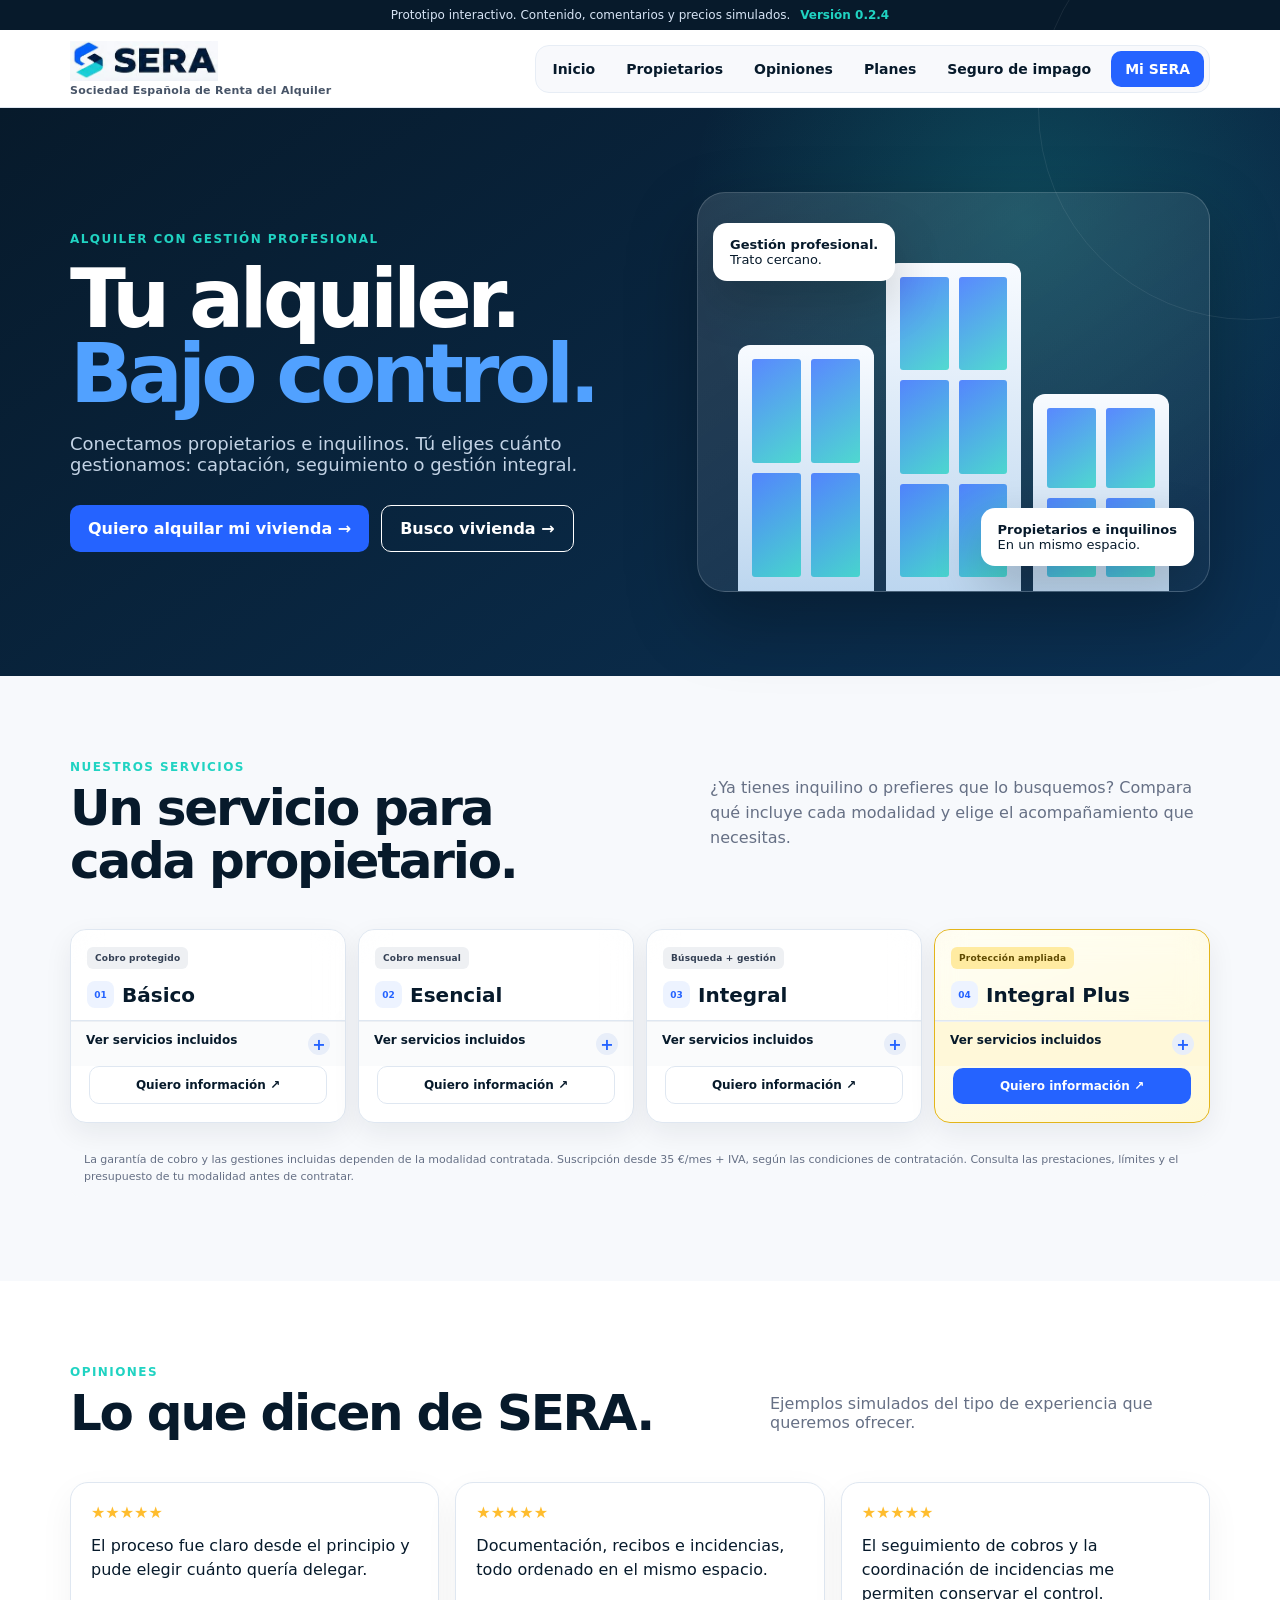
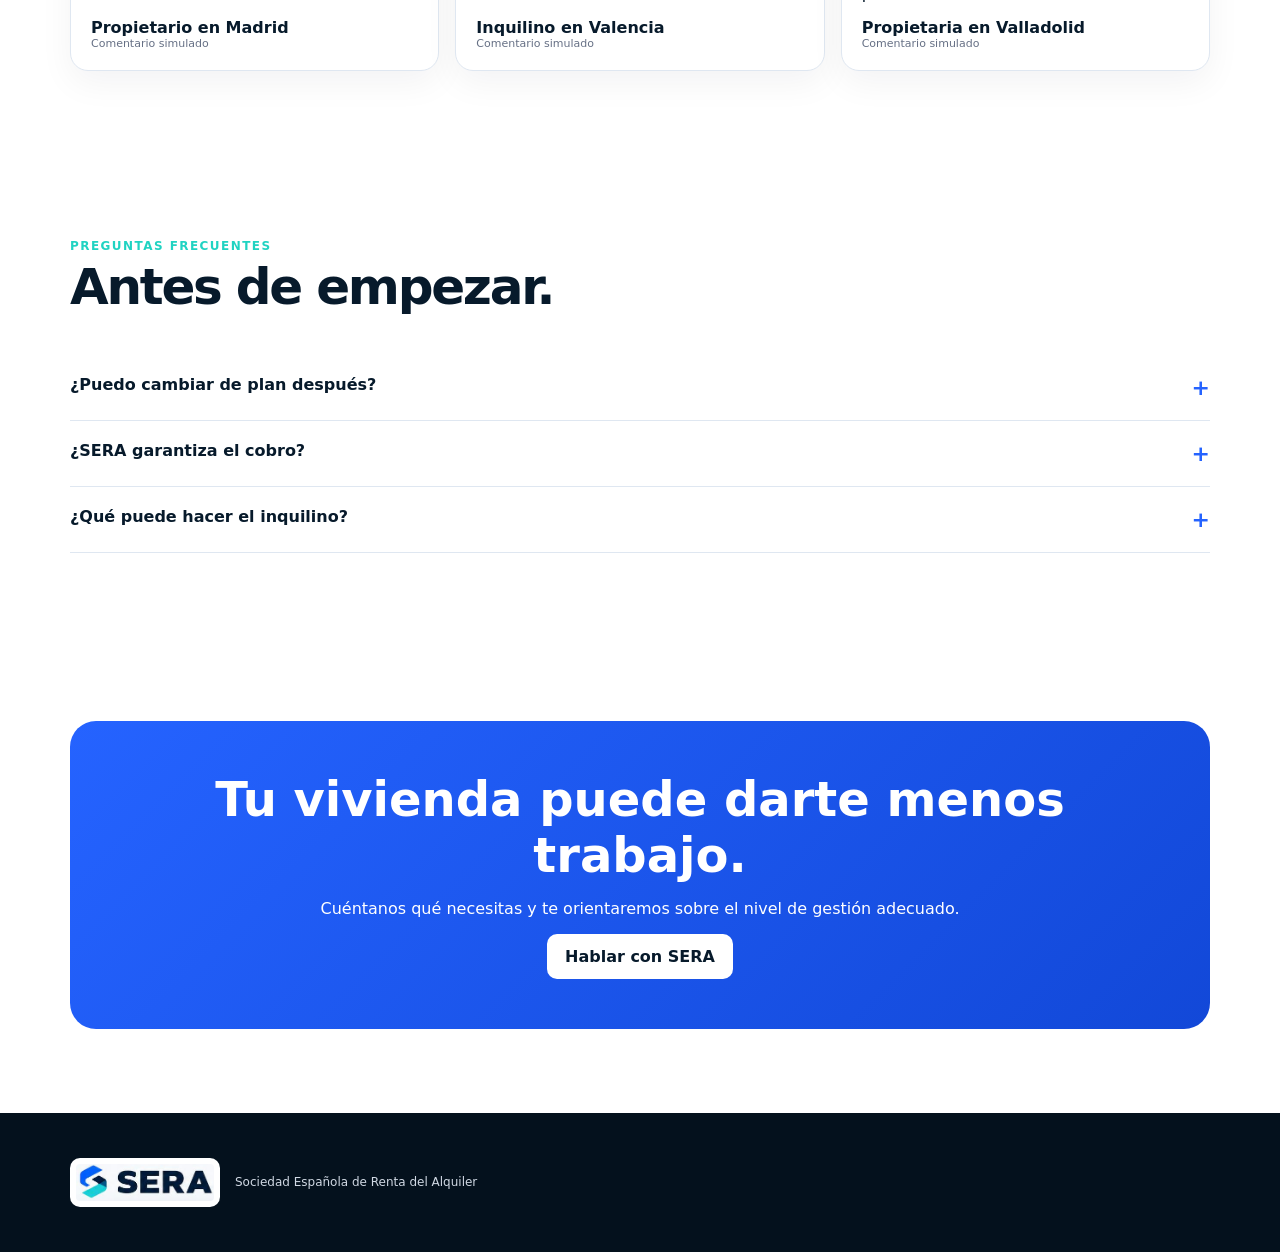
==== index.html @ f0b606b7 "fds" ====
<!DOCTYPE html>

<html lang="es"><head><meta charset="utf-8"/><meta content="width=device-width,initial-scale=1" name="viewport"/><meta content="0.2.4" name="application-version"/><title>Inicio | SERA</title><link href="styles.css" rel="stylesheet"/></head><body><div class="note">Prototipo interactivo. Contenido, comentarios y precios simulados. <span class="version">Versión 0.2.4</span></div><header><nav class="wrap"><a class="brand" href="index.html"><img alt="SERA" src="[data-uri]"/><small class="brand-name">Sociedad Española de Renta del Alquiler</small></a><div class="links"><a href="index.html">Inicio</a><a href="servicios.html">Propietarios</a><a href="opiniones.html">Opiniones</a><a href="servicios.html#planes">Planes</a><a href="seguro.html">Seguro de impago</a><a class="btn primary" href="mi-sera.html">Mi SERA</a></div><details class="mobile-nav"><summary><span class="hamb"><i></i><i></i><i></i></span>Menú</summary><div class="mobile-nav-panel"><a href="index.html">Inicio</a><a href="servicios.html">Propietarios</a><a href="opiniones.html">Opiniones</a><a href="servicios.html#planes">Planes</a><a href="seguro.html">Seguro de impago</a><a class="btn primary" href="mi-sera.html">Mi SERA</a></div></details></nav></header><main><section class="hero"><div class="wrap hero-grid"><div><div class="eyebrow">Alquiler con gestión profesional</div><h1>Tu alquiler.<span>Bajo control.</span></h1><p>Conectamos propietarios e inquilinos. Tú eliges cuánto gestionamos: captación, seguimiento o gestión integral.</p><div class="actions"><button class="btn primary open" data-type="Propietario">Quiero alquilar mi vivienda →</button><a class="btn outline" href="#viviendas">Busco vivienda →</a></div></div><div class="visual"><div class="buildings"><div class="tower"><i class="w"></i><i class="w"></i><i class="w"></i><i class="w"></i></div><div class="tower"><i class="w"></i><i class="w"></i><i class="w"></i><i class="w"></i><i class="w"></i><i class="w"></i></div><div class="tower"><i class="w"></i><i class="w"></i><i class="w"></i><i class="w"></i></div></div><div class="float f1"><b>Gestión profesional.</b><br/>Trato cercano.</div><div class="float f2"><b>Propietarios e inquilinos</b><br/>En un mismo espacio.</div></div></div></section><section class="section plans" id="planes"><div class="wrap"><div class="head plans-head"><div><div class="eyebrow">Nuestros servicios</div><h2>Un servicio para cada propietario.</h2></div><p>¿Ya tienes inquilino o prefieres que lo busquemos? Compara qué incluye cada modalidad y elige el acompañamiento que necesitas.</p></div><div class="plans-grid"><article class="plan-card"><header class="plan-header"><span class="plan-badge">Cobro protegido</span><div class="plan-heading"><span class="plan-index">01</span><h3>Básico</h3></div></header><details class="plan-details"><summary><span>Ver servicios incluidos</span><span class="plan-add">+</span></summary><div class="plan-body"><ul><li>Tú aportas el inquilino.</li><li>Garantía de hasta 12 mensualidades.</li><li>Honorarios iniciales: media mensualidad + IVA.</li><li>Sin suscripción mensual.</li></ul></div></details><button class="btn outline open" data-type="Plan Básico" type="button">Quiero información ↗</button></article><article class="plan-card"><header class="plan-header"><span class="plan-badge">Cobro mensual</span><div class="plan-heading"><span class="plan-index">02</span><h3>Esencial</h3></div></header><details class="plan-details"><summary><span>Ver servicios incluidos</span><span class="plan-add">+</span></summary><div class="plan-body"><ul><li>Tú aportas el inquilino.</li><li>Garantía de hasta 12 mensualidades.</li><li>Abono de la renta el día 5 de cada mes.</li><li>Honorarios iniciales: 0 €.</li><li>Suscripción: desde 35 €/mes + IVA.</li></ul></div></details><button class="btn outline open" data-type="Plan Esencial" type="button">Quiero información ↗</button></article><article class="plan-card"><header class="plan-header"><span class="plan-badge">Búsqueda + gestión</span><div class="plan-heading"><span class="plan-index">03</span><h3>Integral</h3></div></header><details class="plan-details"><summary><span>Ver servicios incluidos</span><span class="plan-add">+</span></summary><div class="plan-body"><ul><li>Comercialización y búsqueda de inquilino.</li><li>Garantía de hasta 12 mensualidades.</li><li>Abono de la renta el día 5 de cada mes.</li><li>Honorarios iniciales: una mensualidad + IVA.</li><li>Suscripción: desde 35 €/mes + IVA.</li></ul></div></details><button class="btn outline open" data-type="Plan Integral" type="button">Quiero información ↗</button></article><article class="plan-card plan-plus"><header class="plan-header"><span class="plan-badge">Protección ampliada</span><div class="plan-heading"><span class="plan-index">04</span><h3>Integral Plus</h3></div></header><details class="plan-details"><summary><span>Ver servicios incluidos</span><span class="plan-add">+</span></summary><div class="plan-body"><ul><li>Comercialización y búsqueda de inquilino.</li><li>Garantía sin límite de mensualidades, según contrato.</li><li>Gestión integral del alquiler.</li><li>Abono de la renta el día 5 de cada mes.</li><li>Honorarios iniciales: media mensualidad + IVA.</li><li>Suscripción: desde 35 €/mes + IVA.</li></ul></div></details><button class="btn primary open" data-type="Plan Integral Plus" type="button">Quiero información ↗</button></article></div><p class="plans-note">La garantía de cobro y las gestiones incluidas dependen de la modalidad contratada. Suscripción desde 35 €/mes + IVA, según las condiciones de contratación. Consulta las prestaciones, límites y el presupuesto de tu modalidad antes de contratar.</p></div></section><section class="section" id="opiniones"><div class="wrap"><div class="head"><div><div class="eyebrow">Opiniones</div><h2>Lo que dicen de SERA.</h2></div><p>Ejemplos simulados del tipo de experiencia que queremos ofrecer.</p></div><div class="testimonial-grid"><article class="testimonial-card"><div class="stars">★★★★★</div><blockquote>El proceso fue claro desde el principio y pude elegir cuánto quería delegar.</blockquote><footer><b>Propietario en Madrid</b><span>Comentario simulado</span></footer></article><article class="testimonial-card"><div class="stars">★★★★★</div><blockquote>Documentación, recibos e incidencias, todo ordenado en el mismo espacio.</blockquote><footer><b>Inquilino en Valencia</b><span>Comentario simulado</span></footer></article><article class="testimonial-card"><div class="stars">★★★★★</div><blockquote>El seguimiento de cobros y la coordinación de incidencias me permiten conservar el control.</blockquote><footer><b>Propietaria en Valladolid</b><span>Comentario simulado</span></footer></article></div></div></section><section class="section"><div class="wrap"><div class="head"><div><div class="eyebrow">Preguntas frecuentes</div><h2>Antes de empezar.</h2></div></div><div class="faq"><button>¿Puedo cambiar de plan después?<span>+</span></button><div class="ans">Sí. La propuesta permite adaptar el nivel de gestión conforme cambien las necesidades del propietario.</div></div><div class="faq"><button>¿SERA garantiza el cobro?<span>+</span></button><div class="ans">No directamente. La cobertura corresponde a la aseguradora y está sujeta a las condiciones de la póliza.</div></div><div class="faq"><button>¿Qué puede hacer el inquilino?<span>+</span></button><div class="ans">Consultar contratos y recibos, comunicar incidencias, aportar documentación y recibir avisos.</div></div></div></section><section class="section"><div class="wrap cta"><h2>Tu vivienda puede darte menos trabajo.</h2><p>Cuéntanos qué necesitas y te orientaremos sobre el nivel de gestión adecuado.</p><button class="btn open" data-type="Contacto" style="background:white;color:var(--n)" type="button">Hablar con SERA</button></div></section></main><footer><div class="wrap footer-brand"><img alt="SERA" src="[data-uri]"/><p>Sociedad Española de Renta del Alquiler</p></div></footer><div class="modal" id="modal"><div class="modalbox"><div aria-hidden="true" class="modal-accent"><span></span><span></span><span></span></div><button class="close" type="button">×</button><div class="eyebrow">Contacto</div><h2 id="mt">Hablar con SERA</h2><p class="muted">Este formulario funciona como demostración y no envía datos.</p><form class="form contact-form" id="form"><label>Nombre<input required=""/></label><label>Correo electrónico<input required="" type="email"/></label><label>Teléfono<input required="" type="tel"/></label><label>Tipo de gestión<select><option>Básica</option><option>Media</option><option>Integral</option></select></label><label class="full">Provincia<input/></label><button class="btn primary full">Enviar solicitud</button></form></div></div><div class="toast" id="toast">Solicitud simulada correctamente.</div><script src="app.js"></script></body></html>
---- styles.css ----
:root{--n:#071a2b;--b:#2563ff;--c:#20d3c2;--bg:#f7f9fc;--m:#667085;--l:#dfe7f1}*{box-sizing:border-box}html{scroll-behavior:smooth}body{margin:0;font-family:Inter,system-ui,sans-serif;color:var(--n)}a{text-decoration:none;color:inherit}button,input,select{font:inherit}.wrap{width:min(1140px,calc(100% - 32px));margin:auto}.note{background:var(--n);color:#d7e4f5;text-align:center;padding:8px;font-size:12px}header{height:78px;position:sticky;top:0;background:#fffffff2;backdrop-filter:blur(14px);z-index:5;border-bottom:1px solid var(--l)}nav{height:100%;display:flex;align-items:center;justify-content:space-between}.brand{display:flex;align-items:center;gap:12px}.brand img{width:150px;display:block;mix-blend-mode:multiply}.brand small{font-size:10px;line-height:1.1;max-width:145px;color:var(--m)}.links{display:flex;gap:26px;align-items:center;font-weight:700;font-size:14px}.btn{border:0;border-radius:10px;padding:13px 18px;font-weight:800;cursor:pointer}.primary{background:var(--b);color:white}.outline{background:transparent;border:1px solid currentColor}.hero{background:radial-gradient(circle at 80% 20%,#20d3c233,transparent 30%),linear-gradient(145deg,#071a2b,#0b3154);color:white;padding:84px 0}.hero-grid{display:grid;grid-template-columns:1.05fr .95fr;gap:60px;align-items:center}.eyebrow{color:var(--c);font-weight:900;font-size:12px;letter-spacing:.12em;text-transform:uppercase}.hero h1{font-size:clamp(50px,7vw,82px);letter-spacing:-.06em;line-height:.92;margin:15px 0 22px}.hero h1 span{display:block;color:#51a1ff}.hero p{color:#c3d3e5;font-size:18px;max-width:620px}.actions{display:flex;gap:12px;margin-top:30px}.visual{height:400px;border-radius:28px;border:1px solid #ffffff2b;background:linear-gradient(145deg,#ffffff1f,#ffffff08);position:relative;overflow:hidden}.buildings{position:absolute;inset:70px 40px 0;display:flex;gap:12px;align-items:end}.tower{flex:1;background:linear-gradient(#f8fbff,#bcd6ef);border-radius:12px 12px 0 0;height:75%;display:grid;grid-template-columns:1fr 1fr;gap:10px;padding:14px}.tower:nth-child(2){height:100%}.tower:nth-child(3){height:60%}.w{background:linear-gradient(145deg,#2563ff,#20d3c2);border-radius:3px;opacity:.75}.float{position:absolute;background:white;color:var(--n);padding:14px 17px;border-radius:14px;box-shadow:0 20px 50px #0003;font-size:13px}.f1{top:30px;left:15px}.f2{right:15px;bottom:25px}.section{padding:84px 0}.head{display:flex;justify-content:space-between;gap:30px;align-items:end;margin-bottom:34px}.head h2{font-size:clamp(32px,4vw,50px);letter-spacing:-.045em;line-height:1.05;margin:8px 0}.head p{max-width:440px;color:var(--m)}.plans{background:var(--bg)}.grid3{display:grid;grid-template-columns:repeat(3,1fr);gap:18px}.card{border:1px solid var(--l);border-radius:20px;padding:26px;background:white}.card.featured{border:2px solid var(--b);box-shadow:0 20px 50px #2563ff18}.card h3{font-size:24px;margin:0}.price{font-size:36px;font-weight:900;margin:15px 0}.price small{font-size:13px;color:var(--m)}ul{list-style:none;padding:0}li{border-bottom:1px solid #edf1f6;padding:9px 0;font-size:14px}li:before{content:'✓';color:var(--b);font-weight:900;margin-right:9px}.card .btn{width:100%;margin-top:12px}.insurance{background:var(--n);color:white}.insurance-box{display:grid;grid-template-columns:.8fr 1.2fr;gap:55px;align-items:center}.shield{height:300px;border:1px solid #ffffff1f;border-radius:25px;display:grid;place-items:center;background:radial-gradient(circle,#20d3c233,transparent 55%)}.shield b{font-size:90px;color:var(--c)}.insurance h2{font-size:48px;line-height:1;margin:10px 0}.insurance p{color:#bdcadd}.search{display:grid;grid-template-columns:1fr .7fr .7fr auto;gap:8px;border:1px solid var(--l);padding:12px;border-radius:16px;box-shadow:0 15px 40px #071a2b12}.search select{border:0;background:var(--bg);padding:14px;border-radius:9px}.home{height:150px;border-radius:14px;background:linear-gradient(145deg,#d5e8ff,#73a8f5);margin-bottom:16px;position:relative}.home:after{content:'⌂';position:absolute;font-size:90px;color:white;inset:18px;text-align:center}.meta{color:var(--m);font-size:13px}.faq button{width:100%;padding:20px 0;background:none;border:0;border-bottom:1px solid var(--l);display:flex;justify-content:space-between;font-weight:800;text-align:left}.ans{display:none;color:var(--m);padding:0 0 18px}.faq.open .ans{display:block}.cta{background:linear-gradient(135deg,var(--b),#1248d8);color:white;padding:50px;border-radius:26px;text-align:center}.cta h2{font-size:48px;margin:0 0 10px}footer{background:#04111d;color:#9dabb9;padding:45px 0}.footer-brand img{width:150px;background:white;border-radius:6px}.modal{display:none;position:fixed;inset:0;background:#04111dcc;z-index:10;place-items:center;padding:18px}.modal.open{display:grid}.modalbox{width:min(520px,100%);background:white;padding:28px;border-radius:22px;position:relative}.close{position:absolute;right:15px;top:12px;border:0;background:var(--bg);border-radius:50%;width:36px;height:36px}.form{display:grid;grid-template-columns:1fr 1fr;gap:12px}.form input,.form select{width:100%;padding:13px;border:1px solid var(--l);border-radius:9px}.full{grid-column:1/-1}.menu{display:none}.toast{position:fixed;right:18px;bottom:18px;background:var(--n);color:white;padding:14px 18px;border-radius:12px;display:none;z-index:20}.toast.show{display:block}@media(max-width:850px){.links{display:none}.menu{display:block}.hero-grid,.insurance-box{grid-template-columns:1fr}.grid3{grid-template-columns:1fr}.search{grid-template-columns:1fr 1fr}.search button{grid-column:1/-1}.visual{height:330px}.head{display:block}}@media(max-width:560px){.wrap{width:calc(100% - 26px)}.brand img{width:112px}.brand small{display:none}.hero{padding:58px 0}.hero h1{font-size:52px}.actions{display:grid}.visual{height:280px}.section{padding:60px 0}.search{grid-template-columns:1fr}.search button{grid-column:auto}.form{grid-template-columns:1fr}.full{grid-column:auto}.cta{padding:38px 20px}.cta h2,.insurance h2{font-size:36px}}
/* Layout and interaction polish */
:root{--shadow:0 18px 50px rgba(7,26,43,.13)}
body{overflow-x:hidden;background:#fff}.wrap{max-width:1140px}.links a{position:relative;padding:10px 0;transition:color .22s ease}.links a:after{content:"";position:absolute;left:0;right:100%;bottom:3px;height:2px;background:linear-gradient(90deg,var(--b),var(--c));transition:right .25s ease}.links a:hover{color:var(--b)}.links a:hover:after{right:0}
.btn{position:relative;isolation:isolate;overflow:hidden;transition:transform .2s ease,box-shadow .2s ease,background-color .2s ease,border-color .2s ease}.btn:before{content:"";position:absolute;inset:0;z-index:-1;background:linear-gradient(110deg,transparent 20%,rgba(255,255,255,.28) 48%,transparent 76%);transform:translateX(-130%);transition:transform .55s ease}.btn:hover{transform:translateY(-2px);box-shadow:0 12px 26px rgba(7,26,43,.18)}.btn:hover:before{transform:translateX(130%)}.btn:active{transform:translateY(0) scale(.98)}.btn:focus-visible,a:focus-visible,select:focus-visible,input:focus-visible{outline:3px solid rgba(32,211,194,.45);outline-offset:3px}.primary:hover{background:#164fdf}.outline:hover{border-color:var(--b);color:var(--b);background:#edf4ff}.hero .outline:hover,.insurance .outline:hover{color:#fff;border-color:var(--c);background:rgba(32,211,194,.1)}
.hero{position:relative}.hero:after{content:"";position:absolute;width:420px;height:420px;border:1px solid rgba(255,255,255,.08);border-radius:50%;right:-180px;top:-210px}.hero-grid>*{min-width:0}.visual{box-shadow:0 28px 70px rgba(0,0,0,.28);animation:visualIn .7s ease both}.tower{animation:rise .8s cubic-bezier(.2,.8,.2,1) both}.tower:nth-child(2){animation-delay:.12s}.tower:nth-child(3){animation-delay:.22s}.w{animation:glow 3s ease-in-out infinite alternate}.float{animation:float 4s ease-in-out infinite}.f2{animation-delay:-2s}
.grid3{align-items:stretch}.card{min-width:0;display:flex;flex-direction:column;transition:transform .22s ease,box-shadow .22s ease,border-color .22s ease}.card:hover{transform:translateY(-6px);box-shadow:var(--shadow);border-color:#b8cced}.card ul{flex:1}.card .btn{margin-top:auto}.price{line-height:1.05}.home{overflow:hidden;transition:transform .3s ease}.property:hover .home{transform:scale(1.025)}.property{overflow:hidden}.property .btn{width:100%}
.search>*{min-width:0;width:100%}.search select{appearance:none;background-image:linear-gradient(45deg,transparent 50%,var(--m) 50%),linear-gradient(135deg,var(--m) 50%,transparent 50%);background-position:calc(100% - 17px) 20px,calc(100% - 12px) 20px;background-size:5px 5px;background-repeat:no-repeat;padding-right:34px}.faq button{cursor:pointer;color:var(--n);font-size:16px}.faq button span{transition:transform .2s ease;color:var(--b);font-size:22px}.faq.open button span{transform:rotate(45deg)}.ans{animation:answerIn .22s ease}.modal{backdrop-filter:blur(7px)}.modal.open .modalbox{animation:modalIn .25s ease}.close{cursor:pointer;transition:transform .2s ease,background .2s}.close:hover{transform:rotate(90deg);background:#e7eef8}
.menu-panel{display:none;position:absolute;top:78px;left:0;right:0;background:#fff;border-bottom:1px solid var(--l);box-shadow:var(--shadow);padding:12px 16px 20px}.menu-panel.open{display:grid;gap:6px}.menu-panel a{padding:12px;border-radius:10px;font-weight:750}.menu-panel a:hover{background:var(--bg);color:var(--b)}
@keyframes visualIn{from{opacity:0;transform:translateY(18px)}to{opacity:1;transform:none}}@keyframes rise{from{transform:translateY(100%);opacity:.2}to{transform:none;opacity:1}}@keyframes glow{to{filter:brightness(1.18);box-shadow:0 0 14px rgba(32,211,194,.4)}}@keyframes float{50%{transform:translateY(-7px)}}@keyframes modalIn{from{opacity:0;transform:translateY(16px) scale(.98)}to{opacity:1;transform:none}}@keyframes answerIn{from{opacity:0;transform:translateY(-5px)}to{opacity:1;transform:none}}
@media(max-width:850px){header{height:72px}.brand{max-width:70%}.brand img{width:135px}.brand small{max-width:125px}.menu{display:inline-flex}.menu-panel{top:72px}.hero-grid{gap:36px}.hero{padding-top:62px}.visual{width:100%;max-width:620px;margin:auto}.insurance-box{gap:35px}.grid3{gap:15px}.card{padding:22px}.head{align-items:flex-start}.search{grid-template-columns:minmax(0,1fr) minmax(0,1fr)}}
@media(max-width:560px){.note{font-size:11px;line-height:1.25}.brand{max-width:none}.brand img{width:124px}.hero h1{font-size:clamp(45px,14vw,58px)}.hero p{font-size:16px}.actions .btn{width:100%;text-align:center}.visual{height:300px}.buildings{inset:68px 23px 0}.float{font-size:11px;padding:11px 13px;max-width:170px}.f1{top:18px}.section{padding:58px 0}.head h2{font-size:36px}.grid3{grid-template-columns:minmax(0,1fr)}.card{padding:21px}.search{grid-template-columns:minmax(0,1fr)}.insurance-box{grid-template-columns:minmax(0,1fr)}.shield{height:230px}.insurance h2{font-size:36px}.cta h2{font-size:34px}.modalbox{max-height:90vh;overflow:auto}.form{grid-template-columns:minmax(0,1fr)}}
@media(prefers-reduced-motion:reduce){*,*:before,*:after{scroll-behavior:auto!important;animation:none!important;transition:none!important}}

/* Restored animated service and content cards */
.card{position:relative;isolation:isolate;overflow:hidden;transform:translateZ(0);will-change:transform}
.card:before{content:"";position:absolute;inset:0;z-index:-1;background:radial-gradient(circle at var(--mx,50%) var(--my,0%),rgba(37,99,255,.14),transparent 42%);opacity:0;transition:opacity .25s ease}
.card:after{content:"";position:absolute;left:18px;right:18px;top:0;height:3px;border-radius:0 0 6px 6px;background:linear-gradient(90deg,var(--b),var(--c));transform:scaleX(0);transform-origin:center;transition:transform .28s ease}
.card:hover,.card.card-active{transform:translateY(-9px) scale(1.012);box-shadow:0 24px 58px rgba(7,26,43,.17);border-color:rgba(37,99,255,.45)}
.card:hover:before,.card.card-active:before{opacity:1}.card:hover:after,.card.card-active:after{transform:scaleX(1)}
.card.featured:hover,.card.featured.card-active{box-shadow:0 26px 64px rgba(37,99,255,.23)}
.card h3,.card .price,.card li,.card .home{transition:transform .25s ease,color .25s ease}
.card:hover h3,.card.card-active h3{color:var(--b);transform:translateX(3px)}
.card:hover .price,.card.card-active .price{transform:translateY(-2px)}
.card:hover li,.card.card-active li{transform:translateX(3px)}
.property:hover .home,.property.card-active .home{transform:scale(1.045)}
.audience-card,.search,.shield,.cta{transition:transform .25s ease,box-shadow .25s ease}
.search:hover{transform:translateY(-3px);box-shadow:0 20px 50px rgba(7,26,43,.14)}
.shield:hover{transform:translateY(-5px) rotate(-.4deg);box-shadow:0 24px 60px rgba(32,211,194,.13)}
.cta:hover{transform:translateY(-4px);box-shadow:0 26px 65px rgba(37,99,255,.25)}
@media(hover:none){.card:hover{transform:none}.card.card-active{transform:translateY(-5px) scale(1.006)}}

/* SERA v0.2.0 | shared architecture */
:root{--shadow:0 18px 50px rgba(7,26,43,.13)}html,body{width:100%;max-width:100%;overflow-x:hidden}.version{color:var(--c);font-weight:900;margin-left:6px}.mobile-nav{display:none;position:relative}.mobile-nav summary{list-style:none;display:flex;gap:8px;align-items:center;border:1px solid var(--n);border-radius:10px;padding:9px 11px;font-weight:800;cursor:pointer}.mobile-nav summary::-webkit-details-marker{display:none}.hamb{display:grid;gap:3px;width:17px}.hamb i{height:2px;background:currentColor;border-radius:2px}.mobile-nav-panel{position:absolute;right:0;top:45px;width:min(290px,calc(100vw - 24px));display:grid;gap:4px;padding:10px;background:#fff;border:1px solid var(--l);border-radius:14px;box-shadow:var(--shadow);z-index:20}.mobile-nav-panel a{padding:10px;border-radius:9px;font-weight:750}.page-intro{padding:64px 0 24px;background:linear-gradient(180deg,#f5f8fc,#fff)}.page-intro h1{font-size:clamp(40px,6vw,66px);letter-spacing:-.05em;margin:10px 0}.plan-card{overflow:hidden;border:1px solid var(--l);border-radius:18px;background:#fff;box-shadow:0 12px 34px #071a2b0d}.plan-card.featured{border:2px solid var(--b)}.plan-header{position:static;height:auto;background:linear-gradient(145deg,#071a2b,#0b3154);color:#fff;padding:18px;display:flex;justify-content:space-between;gap:12px}.plan-card.featured .plan-header{background:linear-gradient(145deg,#164fdc,#2563ff)}.plan-header h3{margin:0;font-size:21px}.plan-header .price{margin:0;color:#fff;font-size:29px}.plan-details summary{list-style:none;display:flex;justify-content:space-between;margin:11px 12px;padding:10px;border:1px solid var(--l);border-radius:10px;background:var(--bg);font-weight:850;cursor:pointer}.plan-details summary::-webkit-details-marker{display:none}.plan-body{padding:0 15px 4px}.plan-card>.btn{width:calc(100% - 24px);margin:0 12px 12px}.testimonial-grid{display:grid;grid-template-columns:repeat(3,minmax(0,1fr));gap:16px}.testimonial-card{display:flex;flex-direction:column;padding:20px;border:1px solid var(--l);border-radius:18px;background:#fff;box-shadow:0 12px 34px #071a2b0d}.stars{color:#ffbd2e}.testimonial-card blockquote{flex:1;margin:12px 0;font-size:16px;line-height:1.5}.testimonial-card footer{padding:0;background:transparent;color:var(--n);display:grid}.testimonial-card footer span{font-size:11px;color:var(--m)}.login-card{max-width:520px;display:grid;gap:14px;border:1px solid var(--l);padding:24px;border-radius:20px}.login-card label{display:grid;gap:7px}.login-card input{width:100%;padding:13px;border:1px solid var(--l);border-radius:9px}.shield b{font-size:58px!important;line-height:1!important}
@media(max-width:850px){.links{display:none}.mobile-nav{display:block}.grid3,.testimonial-grid{grid-template-columns:1fr}}
@media(max-width:560px){.wrap{width:100%!important;padding-left:12px!important;padding-right:12px!important}.note{font-size:9px;padding:5px}.brand img{width:106px}.mobile-nav summary{padding:7px 9px;font-size:12px}.hero{padding:36px 0}.hero h1{font-size:39px}.visual{height:210px}.section{padding:34px 0}.head h2{font-size:28px}.grid3{gap:9px}.plan-header{padding:12px}.plan-header h3{font-size:17px}.plan-header .price{font-size:22px}.plan-details summary{margin:8px 9px;padding:7px 9px;font-size:11px}.plan-body{padding:0 11px}.plan-body li{padding:5px 0;font-size:11px}.plan-card>.btn{width:calc(100% - 18px);margin:0 9px 9px;padding:9px}.testimonial-grid{gap:8px}.testimonial-card{padding:12px;border-radius:14px}.testimonial-card blockquote{font-size:12px}.shield{height:170px}.shield b{font-size:38px!important}.form{grid-template-columns:1fr}.modalbox{width:calc(100vw - 16px);max-height:calc(100dvh - 16px);overflow:auto}}

/* SERA v0.2.1 | identidad visible, menú abierto con transición y contacto moderno */
.brand{flex-shrink:0}.brand img{display:block!important;width:148px!important;height:auto!important;max-width:none!important;object-fit:contain!important}.brand-name{display:block!important;max-width:175px!important;color:#667085!important;font-size:10px!important;line-height:1.15!important;font-weight:750!important;letter-spacing:.015em!important}
.mobile-nav summary{position:relative;overflow:hidden;background:linear-gradient(145deg,#ffffff,#f6f9fd);box-shadow:0 8px 24px rgba(7,26,43,.08);transition:transform .22s ease,box-shadow .22s ease,border-color .22s ease}.mobile-nav summary::after{content:'';position:absolute;inset:0;background:linear-gradient(115deg,transparent 25%,rgba(37,99,255,.12),transparent 75%);transform:translateX(-120%);transition:transform .45s ease}.mobile-nav[open] summary{border-color:var(--b);box-shadow:0 10px 30px rgba(37,99,255,.18)}.mobile-nav[open] summary::after{transform:translateX(120%)}.hamb i{transition:transform .24s ease,opacity .18s ease}.mobile-nav[open] .hamb i:nth-child(1){transform:translateY(5px) rotate(45deg)}.mobile-nav[open] .hamb i:nth-child(2){opacity:0}.mobile-nav[open] .hamb i:nth-child(3){transform:translateY(-5px) rotate(-45deg)}.mobile-nav-panel{display:grid!important;opacity:0;visibility:hidden;pointer-events:none;transform:translateY(-10px) scale(.98);transform-origin:top right;transition:opacity .22s ease,transform .25s cubic-bezier(.2,.8,.2,1),visibility .22s ease}.mobile-nav[open] .mobile-nav-panel{opacity:1;visibility:visible;pointer-events:auto;transform:translateY(0) scale(1)}.mobile-nav-panel a{position:relative;transition:background .18s ease,color .18s ease,transform .18s ease}.mobile-nav-panel a:hover,.mobile-nav-panel a:focus{background:#eef4ff;color:var(--b);transform:translateX(3px)}
.modal{display:flex!important;opacity:0;visibility:hidden;pointer-events:none;align-items:center;justify-content:center;transition:opacity .24s ease,visibility .24s ease;backdrop-filter:blur(0)}.modal.open{opacity:1;visibility:visible;pointer-events:auto;backdrop-filter:blur(7px)}.modalbox{overflow:hidden;opacity:0;transform:translateY(22px) scale(.965);transition:opacity .26s ease,transform .32s cubic-bezier(.2,.8,.2,1);box-shadow:0 30px 90px rgba(0,0,0,.28);border:1px solid rgba(255,255,255,.7)}.modal.open .modalbox{opacity:1;transform:translateY(0) scale(1)}.modal-accent{height:5px;display:grid;grid-template-columns:1.4fr 1fr .65fr;margin:-28px -28px 24px}.modal-accent span:nth-child(1){background:var(--b)}.modal-accent span:nth-child(2){background:var(--c)}.modal-accent span:nth-child(3){background:#6ea8ff}.close{display:grid;place-items:center;transition:transform .18s ease,background .18s ease}.close:hover{transform:rotate(90deg);background:#eaf1fc}.contact-form label{color:#344054}.contact-form input,.contact-form select{transition:border-color .18s ease,box-shadow .18s ease,background .18s ease}.contact-form input:focus,.contact-form select:focus{outline:0;border-color:var(--b);box-shadow:0 0 0 4px rgba(37,99,255,.12);background:#fff}.contact-form .btn{min-height:46px;box-shadow:0 12px 28px rgba(37,99,255,.22)}
@media(max-width:850px){.brand-name{max-width:155px!important}.mobile-nav-panel{z-index:30}}
@media(max-width:560px){.brand{gap:7px!important}.brand img{width:96px!important}.brand-name{display:block!important;max-width:132px!important;font-size:8px!important;line-height:1.08!important}.modal{align-items:flex-end;padding:8px}.modalbox{width:100%!important;max-width:100%!important;border-radius:22px 22px 14px 14px;padding:23px 16px 16px}.modal-accent{margin:-23px -16px 20px}.contact-form{gap:10px}.contact-form .btn{min-height:42px}}
@media(prefers-reduced-motion:reduce){.mobile-nav summary,.mobile-nav-panel,.hamb i,.modal,.modalbox,.close{transition:none!important}}

/* SERA v0.2.2 | modalidades de servicio */
.plans-head{align-items:start}.plans-head>div{max-width:470px}.plans-head>p{max-width:500px;font-size:16px;line-height:1.55}.plans-grid{display:grid;grid-template-columns:repeat(4,minmax(0,1fr));gap:14px;align-items:stretch}.plan-card{display:flex;flex-direction:column;min-width:0;overflow:hidden;border:1px solid var(--l);border-radius:18px;background:#fff;box-shadow:0 12px 34px rgba(7,26,43,.07)}.plan-card.plan-plus{border-color:#e3b51a;background:linear-gradient(160deg,#fffdf0,#fff8c9)}.plan-header{display:block;background:transparent;color:var(--n);padding:20px 20px 12px}.plan-plus .plan-header{background:transparent}.plan-badge{display:inline-flex;margin-bottom:14px;padding:6px 8px;border-radius:6px;background:#eef0f3;color:#344054;font-size:9px;font-weight:900;letter-spacing:.02em}.plan-plus .plan-badge{background:#ffeba1;color:#5f4a00}.plan-heading{display:flex;align-items:center;gap:9px}.plan-index{display:grid;place-items:center;width:27px;height:27px;border-radius:8px;background:#edf3ff;color:var(--b);font-size:9px;font-weight:900}.plan-header h3{margin:0;color:var(--n);font-size:22px}.plan-header p{min-height:69px;margin:14px 0 0;color:#596579;font-size:14px;line-height:1.55}.plan-details{border-top:1px solid #edf0f4}.plan-details summary{margin:0;padding:13px 18px;border:0;border-radius:0;background:#fafbfc;font-size:12px}.plan-plus .plan-details summary{background:#fff8d9}.plan-add{display:grid;place-items:center;width:22px;height:22px;border-radius:50%;background:#e8eef9;color:var(--b);font-size:16px;transition:transform .2s}.plan-details[open] .plan-add{transform:rotate(45deg)}.plan-body{padding:4px 18px 8px}.plan-body ul{margin:0}.plan-body li{padding:7px 0;font-size:12px;line-height:1.4}.plan-card>.btn{width:calc(100% - 36px);margin:auto 18px 18px;padding:11px 10px;font-size:12px}.plan-card>.btn.outline{border-color:var(--l);background:#fff;color:var(--n)}.plans-note{margin:17px 0 0;color:#667085;font-size:11px;line-height:1.5}
@media(max-width:1000px){.plans-grid{grid-template-columns:repeat(2,minmax(0,1fr))}.plan-header p{min-height:auto}}
@media(max-width:560px){.plans-head>p{font-size:12px}.plans-grid{grid-template-columns:minmax(0,1fr);gap:9px}.plan-card{border-radius:14px}.plan-header{padding:12px 13px 9px}.plan-badge{margin-bottom:9px;padding:4px 6px;font-size:8px}.plan-index{width:24px;height:24px}.plan-header h3{font-size:17px}.plan-header p{margin-top:8px;font-size:12px;line-height:1.4}.plan-details summary{padding:9px 12px;font-size:10px}.plan-body{padding:2px 13px 5px}.plan-body li{padding:5px 0;font-size:10px}.plan-card>.btn{width:calc(100% - 26px);margin:0 13px 12px;padding:8px;font-size:10px}.plans-note{font-size:9px;margin-top:10px}}

/* SERA v0.2.3 | marca autocontenida y denominación siempre visible */
.brand{display:flex!important;align-items:center!important;gap:12px!important;min-width:0!important;overflow:visible!important}.brand img{display:block!important;visibility:visible!important;opacity:1!important;width:148px!important;height:auto!important;max-width:42vw!important;flex:0 0 auto!important}.brand-name{display:block!important;visibility:visible!important;opacity:1!important;width:auto!important;max-width:190px!important;color:#667085!important;font-size:10px!important;line-height:1.16!important;font-weight:800!important;white-space:normal!important;flex:0 1 auto!important}
@media(max-width:560px){header nav.wrap{display:flex!important;align-items:center!important}.brand{gap:7px!important;max-width:calc(100% - 78px)!important}.brand img{width:92px!important;max-width:32vw!important}.brand-name{display:block!important;max-width:126px!important;font-size:7.5px!important;line-height:1.08!important}.mobile-nav{margin-left:auto!important;flex:0 0 auto!important}}
@media(max-width:360px){.brand img{width:82px!important}.brand-name{max-width:105px!important;font-size:7px!important}}

/* SERA v0.2.4 | sistema visual multipágina */
.brand{display:grid!important;grid-template-columns:auto!important;gap:4px!important;align-content:center!important;justify-items:start!important}.brand img{width:148px!important;max-width:42vw!important}.brand-name{max-width:none!important;font-size:11px!important;line-height:1!important;letter-spacing:.025em!important;color:#475467!important;white-space:nowrap!important}.links{gap:9px!important;padding:5px!important;border:1px solid #e7edf5!important;border-radius:14px!important;background:rgba(247,249,252,.88)!important}.links a:not(.btn){padding:9px 11px!important;border-radius:9px!important;transition:.2s!important}.links a:not(.btn):hover{background:#fff!important;color:var(--b)!important;box-shadow:0 6px 17px rgba(7,26,43,.08)!important}.links .btn{padding:10px 14px!important}
.mobile-nav-panel{padding:9px!important;border-radius:18px!important;background:rgba(255,255,255,.96)!important;backdrop-filter:blur(18px)!important}.mobile-nav-panel a{display:flex!important;align-items:center!important;min-height:42px!important;padding:10px 12px!important;border-bottom:1px solid #edf1f6!important}.mobile-nav-panel a:last-child{border-bottom:0!important;margin-top:5px!important;justify-content:center!important}.mobile-nav-panel a[href="index.html"]::before{content:'⌂';margin-right:9px;color:var(--b);font-size:17px}
.footer-brand{display:grid!important;grid-template-columns:auto 1fr!important;align-items:center!important;gap:15px!important}.footer-brand img{display:block!important;width:150px!important;height:auto!important;max-width:45vw!important;visibility:visible!important;opacity:1!important;background:#fff!important;padding:6px!important;border-radius:10px!important}.footer-brand p{margin:0!important;color:#d1d9e4!important;font-size:12px!important}
.section-title{display:flex;justify-content:space-between;gap:28px;align-items:end;margin-bottom:25px}.section-title h2{font-size:clamp(30px,4vw,48px);letter-spacing:-.045em;line-height:1.05;margin:7px 0}.section-title>p{max-width:455px;color:var(--m);line-height:1.55}.subhero{position:relative;overflow:hidden;padding:72px 0;background:linear-gradient(145deg,#071a2b,#0c3152);color:#fff}.subhero::after{content:'';position:absolute;width:420px;height:420px;right:-160px;top:-180px;border:1px solid rgba(32,211,194,.35);border-radius:50%;box-shadow:0 0 0 55px rgba(37,99,255,.07),0 0 0 110px rgba(32,211,194,.04)}.subhero-grid{position:relative;z-index:1;display:grid;grid-template-columns:1.1fr .9fr;gap:55px;align-items:center}.subhero h1{font-size:clamp(42px,6vw,70px);line-height:.98;letter-spacing:-.055em;margin:13px 0 20px}.subhero p{max-width:650px;color:#c2d0df;font-size:17px;line-height:1.6}.subhero-actions{display:flex;gap:10px;margin-top:25px}.subhero-actions .outline{color:#fff;border-color:#ffffff66}.subhero-stat{display:grid;justify-items:center;padding:34px;border:1px solid #ffffff2b;border-radius:24px;background:linear-gradient(145deg,#ffffff18,#ffffff08);backdrop-filter:blur(12px)}.subhero-stat strong{font-size:68px;line-height:1}.subhero-stat span{color:#ffca42;letter-spacing:.14em;margin:8px}.subhero-stat small{color:#c2d0df}.owner-steps{display:grid;gap:10px}.owner-steps>div{display:grid;grid-template-columns:42px 1fr;column-gap:12px;padding:16px;border:1px solid #ffffff24;border-radius:16px;background:#ffffff0d}.owner-steps span{grid-row:1/3;display:grid;place-items:center;width:42px;height:42px;border-radius:12px;background:linear-gradient(145deg,var(--b),var(--c));font-size:11px;font-weight:900}.owner-steps b{font-size:15px}.owner-steps small{color:#bcd0e0;margin-top:3px}
.plans-grid{gap:12px!important}.plan-card{border-radius:16px!important;box-shadow:0 10px 28px rgba(7,26,43,.07)!important;transition:transform .22s ease,box-shadow .22s ease!important}.plan-card:hover{transform:translateY(-4px)!important;box-shadow:0 20px 45px rgba(7,26,43,.12)!important}.plan-header{padding:16px 16px 12px!important}.plan-badge{margin-bottom:12px!important}.plan-heading{gap:8px!important}.plan-header h3{font-size:20px!important}.plan-details summary{padding:11px 15px!important}.plan-card>.btn{font-weight:850!important}.plan-plus{background:linear-gradient(160deg,#fffef5,#fff9d8)!important}.plans-note{padding:12px 14px;border-radius:11px;background:#f7f9fc}
.compact-title{margin-bottom:18px!important}.opinions-hero+.section{background:linear-gradient(180deg,#f5f8fc,#fff)}
@media(max-width:1000px){.brand-name{font-size:9px!important}.links{gap:3px!important}.links a:not(.btn){padding:8px!important;font-size:12px!important}.subhero-grid{gap:30px}}
@media(max-width:850px){.brand img{width:124px!important}.brand-name{font-size:9px!important}.subhero-grid{grid-template-columns:1fr}.subhero-stat{max-width:420px}.owner-steps{max-width:620px}}
@media(max-width:560px){.brand{gap:3px!important;max-width:calc(100% - 75px)!important}.brand img{width:94px!important;max-width:none!important}.brand-name{font-size:8px!important;white-space:nowrap!important}.mobile-nav-panel{width:min(304px,calc(100vw - 20px))!important}.footer-brand{grid-template-columns:1fr!important;justify-items:center!important;text-align:center!important}.footer-brand img{width:120px!important}.footer-brand p{font-size:10px!important}.subhero{padding:42px 0}.subhero h1{font-size:39px}.subhero p{font-size:13px}.subhero-actions{display:grid}.subhero-stat{padding:22px}.subhero-stat strong{font-size:50px}.owner-steps>div{padding:12px}.section-title{display:block;margin-bottom:15px}.section-title h2{font-size:28px}.section-title>p{font-size:12px}.plans-grid{gap:8px!important}.plan-header{padding:11px 12px 8px!important}.plan-badge{margin-bottom:8px!important}.plan-header h3{font-size:17px!important}.plan-details summary{padding:8px 11px!important}.plans-note{padding:9px;font-size:9px!important}}
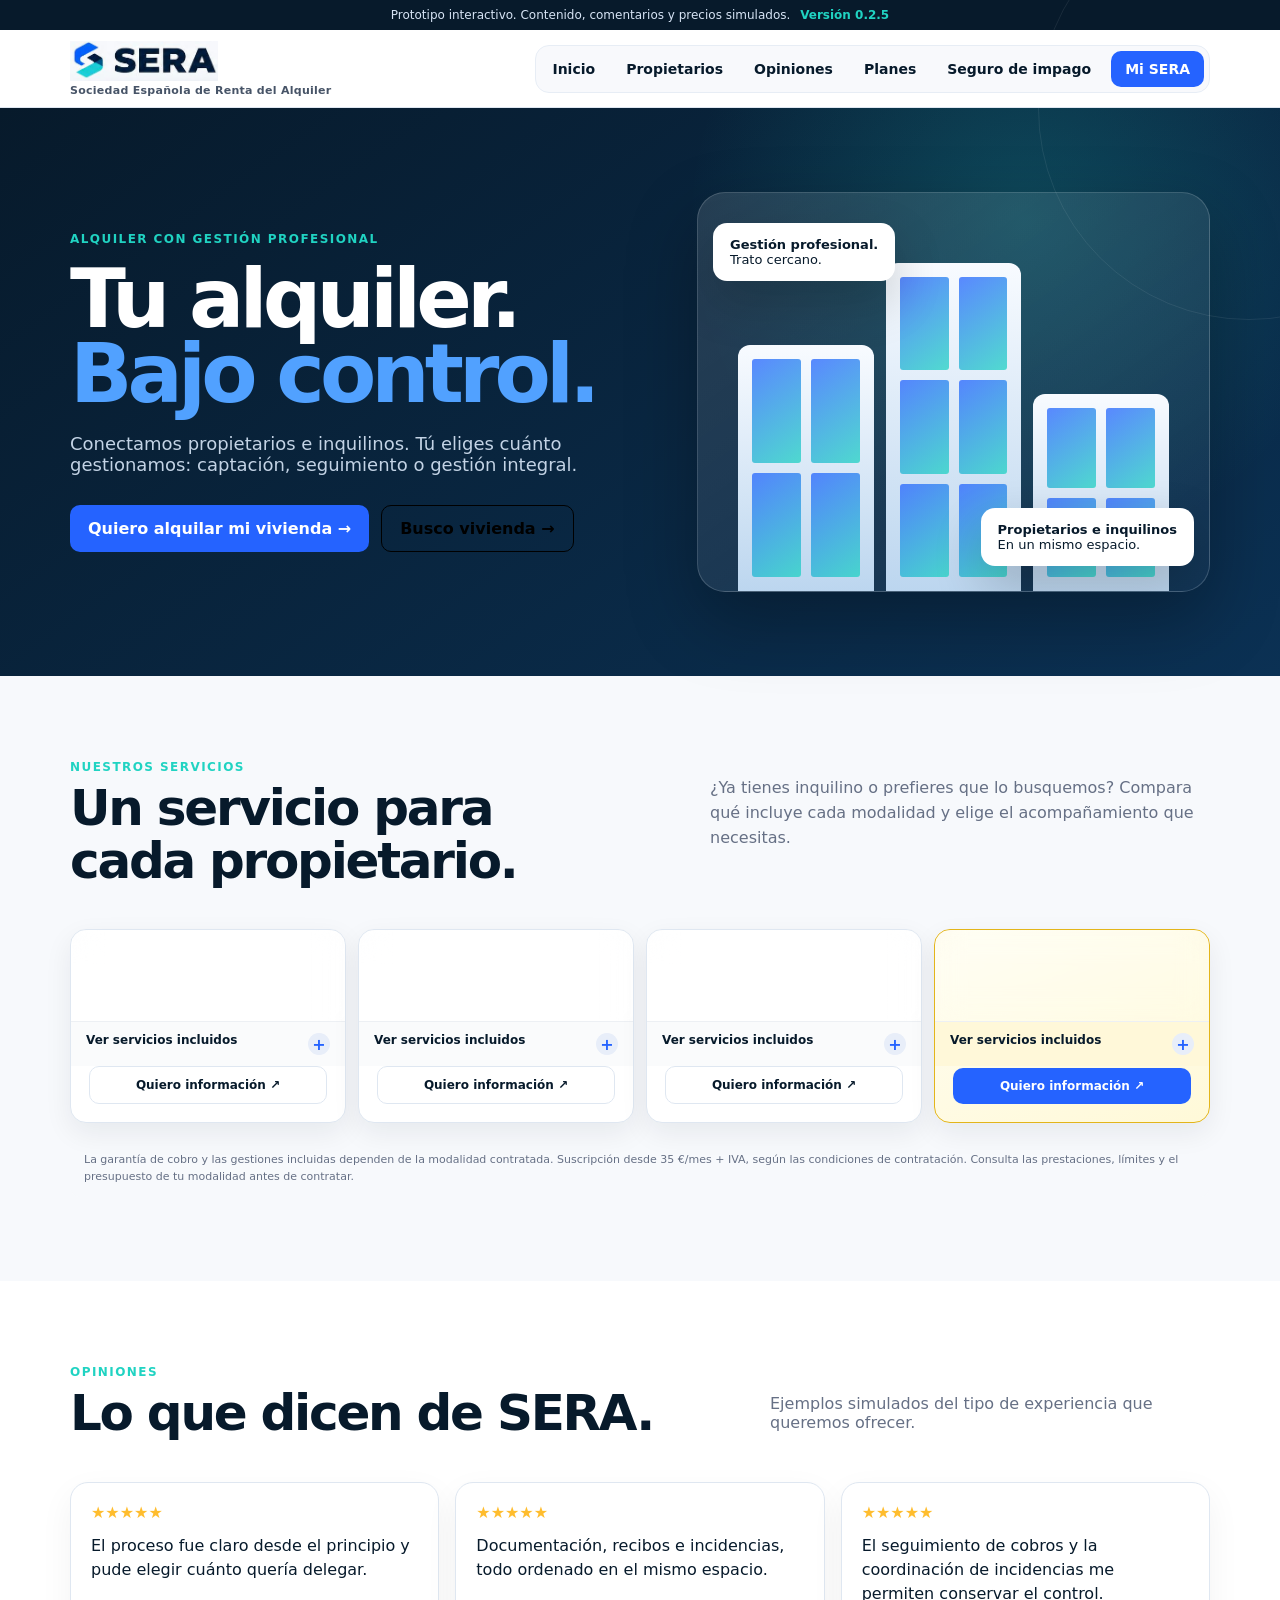
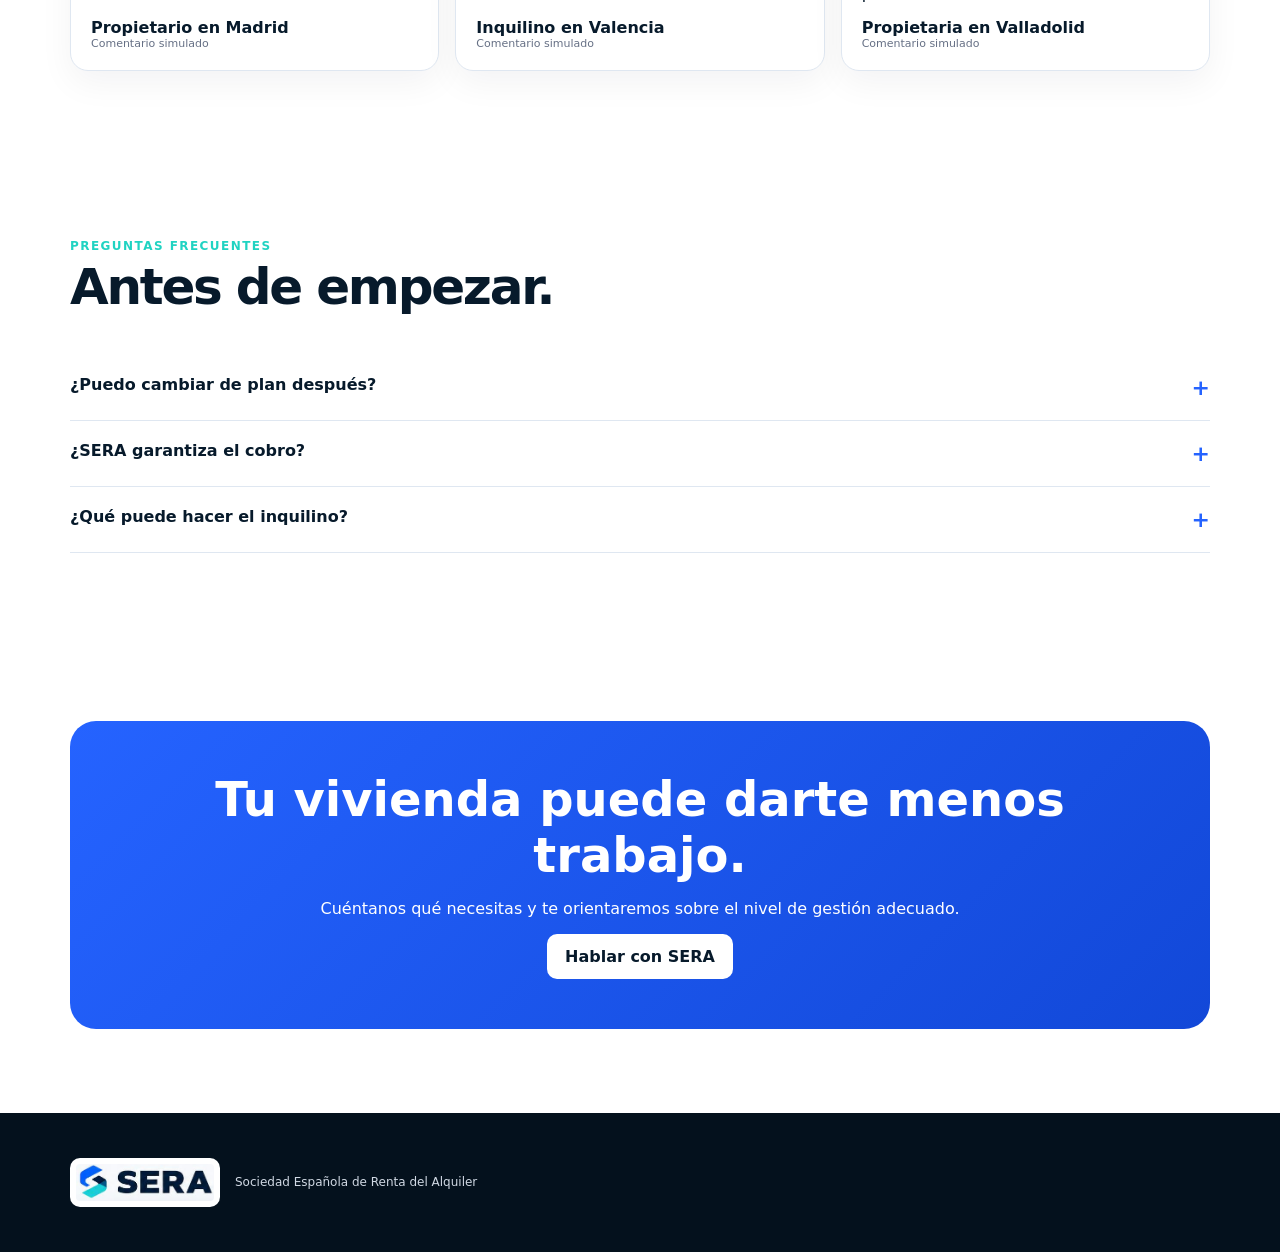
==== commit 98f97088: "adsf" ====
--- a/index.html
+++ b/index.html
@@ -1,3 +1,3 @@
 <!DOCTYPE html>
 
-<html lang="es"><head><meta charset="utf-8"/><meta content="width=device-width,initial-scale=1" name="viewport"/><meta content="0.2.4" name="application-version"/><title>Inicio | SERA</title><link href="styles.css" rel="stylesheet"/></head><body><div class="note">Prototipo interactivo. Contenido, comentarios y precios simulados. <span class="version">Versión 0.2.4</span></div><header><nav class="wrap"><a class="brand" href="index.html"><img alt="SERA" src="[data-uri]"/><small class="brand-name">Sociedad Española de Renta del Alquiler</small></a><div class="links"><a href="index.html">Inicio</a><a href="servicios.html">Propietarios</a><a href="opiniones.html">Opiniones</a><a href="servicios.html#planes">Planes</a><a href="seguro.html">Seguro de impago</a><a class="btn primary" href="mi-sera.html">Mi SERA</a></div><details class="mobile-nav"><summary><span class="hamb"><i></i><i></i><i></i></span>Menú</summary><div class="mobile-nav-panel"><a href="index.html">Inicio</a><a href="servicios.html">Propietarios</a><a href="opiniones.html">Opiniones</a><a href="servicios.html#planes">Planes</a><a href="seguro.html">Seguro de impago</a><a class="btn primary" href="mi-sera.html">Mi SERA</a></div></details></nav></header><main><section class="hero"><div class="wrap hero-grid"><div><div class="eyebrow">Alquiler con gestión profesional</div><h1>Tu alquiler.<span>Bajo control.</span></h1><p>Conectamos propietarios e inquilinos. Tú eliges cuánto gestionamos: captación, seguimiento o gestión integral.</p><div class="actions"><button class="btn primary open" data-type="Propietario">Quiero alquilar mi vivienda →</button><a class="btn outline" href="#viviendas">Busco vivienda →</a></div></div><div class="visual"><div class="buildings"><div class="tower"><i class="w"></i><i class="w"></i><i class="w"></i><i class="w"></i></div><div class="tower"><i class="w"></i><i class="w"></i><i class="w"></i><i class="w"></i><i class="w"></i><i class="w"></i></div><div class="tower"><i class="w"></i><i class="w"></i><i class="w"></i><i class="w"></i></div></div><div class="float f1"><b>Gestión profesional.</b><br/>Trato cercano.</div><div class="float f2"><b>Propietarios e inquilinos</b><br/>En un mismo espacio.</div></div></div></section><section class="section plans" id="planes"><div class="wrap"><div class="head plans-head"><div><div class="eyebrow">Nuestros servicios</div><h2>Un servicio para cada propietario.</h2></div><p>¿Ya tienes inquilino o prefieres que lo busquemos? Compara qué incluye cada modalidad y elige el acompañamiento que necesitas.</p></div><div class="plans-grid"><article class="plan-card"><header class="plan-header"><span class="plan-badge">Cobro protegido</span><div class="plan-heading"><span class="plan-index">01</span><h3>Básico</h3></div></header><details class="plan-details"><summary><span>Ver servicios incluidos</span><span class="plan-add">+</span></summary><div class="plan-body"><ul><li>Tú aportas el inquilino.</li><li>Garantía de hasta 12 mensualidades.</li><li>Honorarios iniciales: media mensualidad + IVA.</li><li>Sin suscripción mensual.</li></ul></div></details><button class="btn outline open" data-type="Plan Básico" type="button">Quiero información ↗</button></article><article class="plan-card"><header class="plan-header"><span class="plan-badge">Cobro mensual</span><div class="plan-heading"><span class="plan-index">02</span><h3>Esencial</h3></div></header><details class="plan-details"><summary><span>Ver servicios incluidos</span><span class="plan-add">+</span></summary><div class="plan-body"><ul><li>Tú aportas el inquilino.</li><li>Garantía de hasta 12 mensualidades.</li><li>Abono de la renta el día 5 de cada mes.</li><li>Honorarios iniciales: 0 €.</li><li>Suscripción: desde 35 €/mes + IVA.</li></ul></div></details><button class="btn outline open" data-type="Plan Esencial" type="button">Quiero información ↗</button></article><article class="plan-card"><header class="plan-header"><span class="plan-badge">Búsqueda + gestión</span><div class="plan-heading"><span class="plan-index">03</span><h3>Integral</h3></div></header><details class="plan-details"><summary><span>Ver servicios incluidos</span><span class="plan-add">+</span></summary><div class="plan-body"><ul><li>Comercialización y búsqueda de inquilino.</li><li>Garantía de hasta 12 mensualidades.</li><li>Abono de la renta el día 5 de cada mes.</li><li>Honorarios iniciales: una mensualidad + IVA.</li><li>Suscripción: desde 35 €/mes + IVA.</li></ul></div></details><button class="btn outline open" data-type="Plan Integral" type="button">Quiero información ↗</button></article><article class="plan-card plan-plus"><header class="plan-header"><span class="plan-badge">Protección ampliada</span><div class="plan-heading"><span class="plan-index">04</span><h3>Integral Plus</h3></div></header><details class="plan-details"><summary><span>Ver servicios incluidos</span><span class="plan-add">+</span></summary><div class="plan-body"><ul><li>Comercialización y búsqueda de inquilino.</li><li>Garantía sin límite de mensualidades, según contrato.</li><li>Gestión integral del alquiler.</li><li>Abono de la renta el día 5 de cada mes.</li><li>Honorarios iniciales: media mensualidad + IVA.</li><li>Suscripción: desde 35 €/mes + IVA.</li></ul></div></details><button class="btn primary open" data-type="Plan Integral Plus" type="button">Quiero información ↗</button></article></div><p class="plans-note">La garantía de cobro y las gestiones incluidas dependen de la modalidad contratada. Suscripción desde 35 €/mes + IVA, según las condiciones de contratación. Consulta las prestaciones, límites y el presupuesto de tu modalidad antes de contratar.</p></div></section><section class="section" id="opiniones"><div class="wrap"><div class="head"><div><div class="eyebrow">Opiniones</div><h2>Lo que dicen de SERA.</h2></div><p>Ejemplos simulados del tipo de experiencia que queremos ofrecer.</p></div><div class="testimonial-grid"><article class="testimonial-card"><div class="stars">★★★★★</div><blockquote>El proceso fue claro desde el principio y pude elegir cuánto quería delegar.</blockquote><footer><b>Propietario en Madrid</b><span>Comentario simulado</span></footer></article><article class="testimonial-card"><div class="stars">★★★★★</div><blockquote>Documentación, recibos e incidencias, todo ordenado en el mismo espacio.</blockquote><footer><b>Inquilino en Valencia</b><span>Comentario simulado</span></footer></article><article class="testimonial-card"><div class="stars">★★★★★</div><blockquote>El seguimiento de cobros y la coordinación de incidencias me permiten conservar el control.</blockquote><footer><b>Propietaria en Valladolid</b><span>Comentario simulado</span></footer></article></div></div></section><section class="section"><div class="wrap"><div class="head"><div><div class="eyebrow">Preguntas frecuentes</div><h2>Antes de empezar.</h2></div></div><div class="faq"><button>¿Puedo cambiar de plan después?<span>+</span></button><div class="ans">Sí. La propuesta permite adaptar el nivel de gestión conforme cambien las necesidades del propietario.</div></div><div class="faq"><button>¿SERA garantiza el cobro?<span>+</span></button><div class="ans">No directamente. La cobertura corresponde a la aseguradora y está sujeta a las condiciones de la póliza.</div></div><div class="faq"><button>¿Qué puede hacer el inquilino?<span>+</span></button><div class="ans">Consultar contratos y recibos, comunicar incidencias, aportar documentación y recibir avisos.</div></div></div></section><section class="section"><div class="wrap cta"><h2>Tu vivienda puede darte menos trabajo.</h2><p>Cuéntanos qué necesitas y te orientaremos sobre el nivel de gestión adecuado.</p><button class="btn open" data-type="Contacto" style="background:white;color:var(--n)" type="button">Hablar con SERA</button></div></section></main><footer><div class="wrap footer-brand"><img alt="SERA" src="[data-uri]"/><p>Sociedad Española de Renta del Alquiler</p></div></footer><div class="modal" id="modal"><div class="modalbox"><div aria-hidden="true" class="modal-accent"><span></span><span></span><span></span></div><button class="close" type="button">×</button><div class="eyebrow">Contacto</div><h2 id="mt">Hablar con SERA</h2><p class="muted">Este formulario funciona como demostración y no envía datos.</p><form class="form contact-form" id="form"><label>Nombre<input required=""/></label><label>Correo electrónico<input required="" type="email"/></label><label>Teléfono<input required="" type="tel"/></label><label>Tipo de gestión<select><option>Básica</option><option>Media</option><option>Integral</option></select></label><label class="full">Provincia<input/></label><button class="btn primary full">Enviar solicitud</button></form></div></div><div class="toast" id="toast">Solicitud simulada correctamente.</div><script src="app.js"></script></body></html>+<html lang="es"><head><meta charset="utf-8"/><meta content="width=device-width,initial-scale=1" name="viewport"/><meta content="0.2.5" name="application-version"/><title>Inicio | SERA</title><link href="styles.css" rel="stylesheet"/></head><body><div class="note">Prototipo interactivo. Contenido, comentarios y precios simulados. <span class="version">Versión 0.2.5</span></div><header><nav class="wrap"><a class="brand" href="index.html"><img alt="SERA" src="[data-uri]"/><small class="brand-name">Sociedad Española de Renta del Alquiler</small></a><div class="links"><a href="index.html">Inicio</a><a href="servicios.html">Propietarios</a><a href="opiniones.html">Opiniones</a><a href="servicios.html#planes">Planes</a><a href="seguro.html">Seguro de impago</a><a class="btn primary" href="mi-sera.html">Mi SERA</a></div><details class="mobile-nav"><summary><span class="hamb"><i></i><i></i><i></i></span>Menú</summary><div class="mobile-nav-panel"><a href="index.html">Inicio</a><a href="servicios.html">Propietarios</a><a href="opiniones.html">Opiniones</a><a href="servicios.html#planes">Planes</a><a href="seguro.html">Seguro de impago</a><a class="btn primary" href="mi-sera.html">Mi SERA</a></div></details></nav></header><main><section class="hero"><div class="wrap hero-grid"><div><div class="eyebrow">Alquiler con gestión profesional</div><h1>Tu alquiler.<span>Bajo control.</span></h1><p>Conectamos propietarios e inquilinos. Tú eliges cuánto gestionamos: captación, seguimiento o gestión integral.</p><div class="actions"><button class="btn primary open" data-modal="contactModal">Quiero alquilar mi vivienda →</button><button class="btn outline tenant-trigger" data-modal="tenantModal" type="button">Busco vivienda →</button></div></div><div class="visual"><div class="buildings"><div class="tower"><i class="w"></i><i class="w"></i><i class="w"></i><i class="w"></i></div><div class="tower"><i class="w"></i><i class="w"></i><i class="w"></i><i class="w"></i><i class="w"></i><i class="w"></i></div><div class="tower"><i class="w"></i><i class="w"></i><i class="w"></i><i class="w"></i></div></div><div class="float f1"><b>Gestión profesional.</b><br/>Trato cercano.</div><div class="float f2"><b>Propietarios e inquilinos</b><br/>En un mismo espacio.</div></div></div></section><section class="section plans" id="planes"><div class="wrap"><div class="head plans-head"><div><div class="eyebrow">Nuestros servicios</div><h2>Un servicio para cada propietario.</h2></div><p>¿Ya tienes inquilino o prefieres que lo busquemos? Compara qué incluye cada modalidad y elige el acompañamiento que necesitas.</p></div><div class="plans-grid"><article class="plan-card"><header class="plan-header"><span class="plan-badge">Cobro protegido</span><div class="plan-heading"><span class="plan-index">01</span><h3>Básico</h3></div></header><details class="plan-details"><summary><span>Ver servicios incluidos</span><span class="plan-add">+</span></summary><div class="plan-body"><ul><li>Tú aportas el inquilino.</li><li>Garantía de hasta 12 mensualidades.</li><li>Honorarios iniciales: media mensualidad + IVA.</li><li>Sin suscripción mensual.</li></ul></div></details><button class="btn outline open" data-modal="contactModal" type="button">Quiero información ↗</button></article><article class="plan-card"><header class="plan-header"><span class="plan-badge">Cobro mensual</span><div class="plan-heading"><span class="plan-index">02</span><h3>Esencial</h3></div></header><details class="plan-details"><summary><span>Ver servicios incluidos</span><span class="plan-add">+</span></summary><div class="plan-body"><ul><li>Tú aportas el inquilino.</li><li>Garantía de hasta 12 mensualidades.</li><li>Abono de la renta el día 5 de cada mes.</li><li>Honorarios iniciales: 0 €.</li><li>Suscripción: desde 35 €/mes + IVA.</li></ul></div></details><button class="btn outline open" data-modal="contactModal" type="button">Quiero información ↗</button></article><article class="plan-card"><header class="plan-header"><span class="plan-badge">Búsqueda + gestión</span><div class="plan-heading"><span class="plan-index">03</span><h3>Integral</h3></div></header><details class="plan-details"><summary><span>Ver servicios incluidos</span><span class="plan-add">+</span></summary><div class="plan-body"><ul><li>Comercialización y búsqueda de inquilino.</li><li>Garantía de hasta 12 mensualidades.</li><li>Abono de la renta el día 5 de cada mes.</li><li>Honorarios iniciales: una mensualidad + IVA.</li><li>Suscripción: desde 35 €/mes + IVA.</li></ul></div></details><button class="btn outline open" data-modal="contactModal" type="button">Quiero información ↗</button></article><article class="plan-card plan-plus"><header class="plan-header"><span class="plan-badge">Protección ampliada</span><div class="plan-heading"><span class="plan-index">04</span><h3>Integral Plus</h3></div></header><details class="plan-details"><summary><span>Ver servicios incluidos</span><span class="plan-add">+</span></summary><div class="plan-body"><ul><li>Comercialización y búsqueda de inquilino.</li><li>Garantía sin límite de mensualidades, según contrato.</li><li>Gestión integral del alquiler.</li><li>Abono de la renta el día 5 de cada mes.</li><li>Honorarios iniciales: media mensualidad + IVA.</li><li>Suscripción: desde 35 €/mes + IVA.</li></ul></div></details><button class="btn primary open" data-modal="contactModal" type="button">Quiero información ↗</button></article></div><p class="plans-note">La garantía de cobro y las gestiones incluidas dependen de la modalidad contratada. Suscripción desde 35 €/mes + IVA, según las condiciones de contratación. Consulta las prestaciones, límites y el presupuesto de tu modalidad antes de contratar.</p></div></section><section class="section" id="opiniones"><div class="wrap"><div class="head"><div><div class="eyebrow">Opiniones</div><h2>Lo que dicen de SERA.</h2></div><p>Ejemplos simulados del tipo de experiencia que queremos ofrecer.</p></div><div class="testimonial-grid"><article class="testimonial-card"><div class="stars">★★★★★</div><blockquote>El proceso fue claro desde el principio y pude elegir cuánto quería delegar.</blockquote><footer><b>Propietario en Madrid</b><span>Comentario simulado</span></footer></article><article class="testimonial-card"><div class="stars">★★★★★</div><blockquote>Documentación, recibos e incidencias, todo ordenado en el mismo espacio.</blockquote><footer><b>Inquilino en Valencia</b><span>Comentario simulado</span></footer></article><article class="testimonial-card"><div class="stars">★★★★★</div><blockquote>El seguimiento de cobros y la coordinación de incidencias me permiten conservar el control.</blockquote><footer><b>Propietaria en Valladolid</b><span>Comentario simulado</span></footer></article></div></div></section><section class="section"><div class="wrap"><div class="head"><div><div class="eyebrow">Preguntas frecuentes</div><h2>Antes de empezar.</h2></div></div><div class="faq"><button>¿Puedo cambiar de plan después?<span>+</span></button><div class="ans">Sí. La propuesta permite adaptar el nivel de gestión conforme cambien las necesidades del propietario.</div></div><div class="faq"><button>¿SERA garantiza el cobro?<span>+</span></button><div class="ans">No directamente. La cobertura corresponde a la aseguradora y está sujeta a las condiciones de la póliza.</div></div><div class="faq"><button>¿Qué puede hacer el inquilino?<span>+</span></button><div class="ans">Consultar contratos y recibos, comunicar incidencias, aportar documentación y recibir avisos.</div></div></div></section><section class="section"><div class="wrap cta"><h2>Tu vivienda puede darte menos trabajo.</h2><p>Cuéntanos qué necesitas y te orientaremos sobre el nivel de gestión adecuado.</p><button class="btn open" data-modal="contactModal" style="background:white;color:var(--n)" type="button">Hablar con SERA</button></div></section></main><footer><div class="wrap footer-brand"><img alt="SERA" src="[data-uri]"/><p>Sociedad Española de Renta del Alquiler</p></div></footer><div aria-hidden="true" class="modal" id="contactModal"><div class="modal-backdrop" data-close-modal=""></div><section aria-labelledby="contactTitle" aria-modal="true" class="modalbox contact-dialog" role="dialog"><div aria-hidden="true" class="modal-accent"><span></span><span></span><span></span></div><button aria-label="Cerrar formulario" class="close" data-close-modal="" type="button">×</button><div class="dialog-heading"><div aria-hidden="true" class="dialog-icon">↗</div><div><div class="eyebrow">Atención personalizada</div><h2 id="contactTitle">Hablar con SERA</h2><p>Cuéntanos tu situación. Te orientaremos hacia la modalidad más adecuada.</p></div></div><form class="form modern-form" data-form-type="propietario" id="contactForm"><label><span>Nombre y apellidos</span><input autocomplete="name" name="nombre" placeholder="Tu nombre" required=""/></label><label><span>Correo electrónico</span><input autocomplete="email" name="email" placeholder="nombre@correo.com" required="" type="email"/></label><label><span>Teléfono</span><input autocomplete="tel" name="telefono" placeholder="600 000 000" required="" type="tel"/></label><label><span>Tipo de gestión</span><select name="gestion"><option>Básico</option><option>Esencial</option><option>Integral</option><option>Integral Plus</option><option>No lo tengo claro</option></select></label><label class="full"><span>Provincia</span><input autocomplete="address-level2" name="provincia" placeholder="Provincia"/></label><label class="full"><span>Comentario</span><textarea name="comentario" placeholder="Cuéntanos si ya tienes inquilino, cuándo quieres alquilar o qué necesitas delegar" rows="4"></textarea></label><label class="consent full"><input required="" type="checkbox"/><span>Acepto que SERA utilice estos datos para responder a esta solicitud simulada.</span></label><button class="btn primary full" type="submit">Solicitar información <span>→</span></button></form><p class="form-note">Prototipo: el formulario no envía ni almacena información.</p></section></div><div aria-hidden="true" class="modal tenant-modal" id="tenantModal"><div class="modal-backdrop" data-close-modal=""></div><section aria-labelledby="tenantTitle" aria-modal="true" class="modalbox contact-dialog" role="dialog"><div aria-hidden="true" class="modal-accent tenant-accent"><span></span><span></span><span></span></div><button aria-label="Cerrar formulario" class="close" data-close-modal="" type="button">×</button><div class="dialog-heading"><div aria-hidden="true" class="dialog-icon tenant-icon">⌂</div><div><div class="eyebrow">Búsqueda de vivienda</div><h2 id="tenantTitle">Quiero encontrar vivienda</h2><p>Indícanos qué buscas para poder avisarte cuando tengamos una opción adecuada.</p></div></div><form class="form modern-form" data-form-type="inquilino" id="tenantForm"><label><span>Nombre y apellidos</span><input autocomplete="name" name="nombre" placeholder="Tu nombre" required=""/></label><label><span>Correo electrónico</span><input autocomplete="email" name="email" placeholder="nombre@correo.com" required="" type="email"/></label><label><span>Teléfono</span><input autocomplete="tel" name="telefono" placeholder="600 000 000" required="" type="tel"/></label><label><span>Zona o localidad</span><input name="zona" placeholder="Madrid, Alcobendas..." required=""/></label><label><span>Presupuesto máximo</span><input min="0" name="presupuesto" placeholder="€/mes" step="50" type="number"/></label><label><span>Fecha aproximada</span><input name="fecha" type="date"/></label><label class="full"><span>Necesidades de la vivienda</span><textarea name="comentario" placeholder="Número de habitaciones, mascotas, garaje, accesibilidad u otras preferencias" rows="4"></textarea></label><label class="consent full"><input required="" type="checkbox"/><span>Acepto que SERA utilice estos datos para responder a esta solicitud simulada.</span></label><button class="btn primary full" type="submit">Enviar búsqueda <span>→</span></button></form><p class="form-note">Prototipo: el formulario no envía ni almacena información.</p></section></div><div aria-live="polite" class="toast" id="toast" role="status">Solicitud simulada correctamente.</div><script src="app.js"></script></body></html>
--- a/styles.css
+++ b/styles.css
@@ -64,3 +64,7 @@
 @media(max-width:1000px){.brand-name{font-size:9px!important}.links{gap:3px!important}.links a:not(.btn){padding:8px!important;font-size:12px!important}.subhero-grid{gap:30px}}
 @media(max-width:850px){.brand img{width:124px!important}.brand-name{font-size:9px!important}.subhero-grid{grid-template-columns:1fr}.subhero-stat{max-width:420px}.owner-steps{max-width:620px}}
 @media(max-width:560px){.brand{gap:3px!important;max-width:calc(100% - 75px)!important}.brand img{width:94px!important;max-width:none!important}.brand-name{font-size:8px!important;white-space:nowrap!important}.mobile-nav-panel{width:min(304px,calc(100vw - 20px))!important}.footer-brand{grid-template-columns:1fr!important;justify-items:center!important;text-align:center!important}.footer-brand img{width:120px!important}.footer-brand p{font-size:10px!important}.subhero{padding:42px 0}.subhero h1{font-size:39px}.subhero p{font-size:13px}.subhero-actions{display:grid}.subhero-stat{padding:22px}.subhero-stat strong{font-size:50px}.owner-steps>div{padding:12px}.section-title{display:block;margin-bottom:15px}.section-title h2{font-size:28px}.section-title>p{font-size:12px}.plans-grid{gap:8px!important}.plan-header{padding:11px 12px 8px!important}.plan-badge{margin-bottom:8px!important}.plan-header h3{font-size:17px!important}.plan-details summary{padding:8px 11px!important}.plans-note{padding:9px;font-size:9px!important}}
+
+/* SERA v0.2.5 | formularios modales bloqueantes */
+html.modal-active,html.modal-active body{overflow:hidden!important;overscroll-behavior:none!important}body.modal-open{position:fixed!important;left:0;right:0;width:100%!important;overflow:hidden!important}.modal{position:fixed!important;inset:0!important;z-index:9999!important;display:grid!important;place-items:center!important;padding:18px!important;opacity:0!important;visibility:hidden!important;pointer-events:none!important;transition:opacity .25s ease,visibility .25s ease!important}.modal.open{opacity:1!important;visibility:visible!important;pointer-events:auto!important}.modal-backdrop{position:absolute;inset:0;background:rgba(2,12,24,.78);backdrop-filter:blur(10px);cursor:pointer}.contact-dialog{position:relative!important;z-index:1!important;width:min(720px,100%)!important;max-height:calc(100dvh - 36px)!important;margin:0!important;padding:30px!important;overflow:auto!important;border:1px solid rgba(255,255,255,.82)!important;border-radius:24px!important;background:linear-gradient(180deg,#fff,#fafdff)!important;box-shadow:0 34px 110px rgba(0,0,0,.38)!important;opacity:0!important;transform:translateY(28px) scale(.965)!important;transition:opacity .28s ease,transform .34s cubic-bezier(.2,.8,.2,1)!important}.modal.open .contact-dialog{opacity:1!important;transform:translateY(0) scale(1)!important}.modal-accent{height:6px!important;display:grid!important;grid-template-columns:1.6fr 1fr .65fr!important;margin:-30px -30px 25px!important}.modal-accent span:nth-child(1){background:var(--b)}.modal-accent span:nth-child(2){background:var(--c)}.modal-accent span:nth-child(3){background:#83b7ff}.tenant-accent span:nth-child(1){background:var(--c)}.tenant-accent span:nth-child(2){background:var(--b)}.tenant-accent span:nth-child(3){background:#9ce9df}.dialog-heading{display:grid;grid-template-columns:54px 1fr;gap:16px;align-items:start;margin:0 44px 24px 0}.dialog-icon{display:grid;place-items:center;width:54px;height:54px;border-radius:16px;background:linear-gradient(145deg,var(--b),#164fdc);color:#fff;font-size:24px;box-shadow:0 12px 30px rgba(37,99,255,.25)}.tenant-icon{background:linear-gradient(145deg,var(--c),#11a99a)}.dialog-heading h2{margin:5px 0 7px;font-size:30px;letter-spacing:-.035em}.dialog-heading p{margin:0;color:#667085;line-height:1.5}.modern-form{display:grid!important;grid-template-columns:repeat(2,minmax(0,1fr))!important;gap:14px!important}.modern-form label{display:grid;gap:6px;min-width:0}.modern-form label>span{font-size:11px;font-weight:850;color:#344054}.modern-form input,.modern-form select,.modern-form textarea{width:100%;min-width:0;padding:13px 14px;border:1px solid #d8e1ec;border-radius:11px;background:#f9fbfd;color:var(--n);transition:.18s;resize:vertical}.modern-form input:focus,.modern-form select:focus,.modern-form textarea:focus{outline:0;border-color:var(--b);background:#fff;box-shadow:0 0 0 4px rgba(37,99,255,.11)}.modern-form .full{grid-column:1/-1}.consent{display:grid!important;grid-template-columns:18px 1fr!important;align-items:start!important;gap:9px!important}.consent input{width:17px!important;height:17px!important;margin:1px 0 0;padding:0}.consent span{font-weight:600!important;line-height:1.4;color:#667085!important}.modern-form .btn{min-height:48px;display:flex;gap:10px;font-size:14px;box-shadow:0 14px 32px rgba(37,99,255,.25)}.form-note{text-align:center;margin:13px 0 0;color:#98a2b3;font-size:10px}.contact-dialog .close{position:absolute!important;right:18px!important;top:16px!important;z-index:2!important}.tenant-trigger{cursor:pointer}
+@media(max-width:560px){.modal{align-items:end!important;padding:8px!important}.contact-dialog{width:100%!important;max-height:calc(100dvh - 16px)!important;padding:23px 15px 16px!important;border-radius:22px 22px 14px 14px!important}.modal-accent{margin:-23px -15px 20px!important}.dialog-heading{grid-template-columns:42px 1fr;gap:11px;margin-right:35px;margin-bottom:17px}.dialog-icon{width:42px;height:42px;border-radius:13px;font-size:19px}.dialog-heading h2{font-size:23px}.dialog-heading p{font-size:11px}.modern-form{grid-template-columns:minmax(0,1fr)!important;gap:10px!important}.modern-form .full{grid-column:auto}.modern-form input,.modern-form select,.modern-form textarea{padding:11px 12px;font-size:12px}.modern-form .btn{min-height:42px;font-size:12px}.contact-dialog .close{right:12px!important;top:11px!important}}
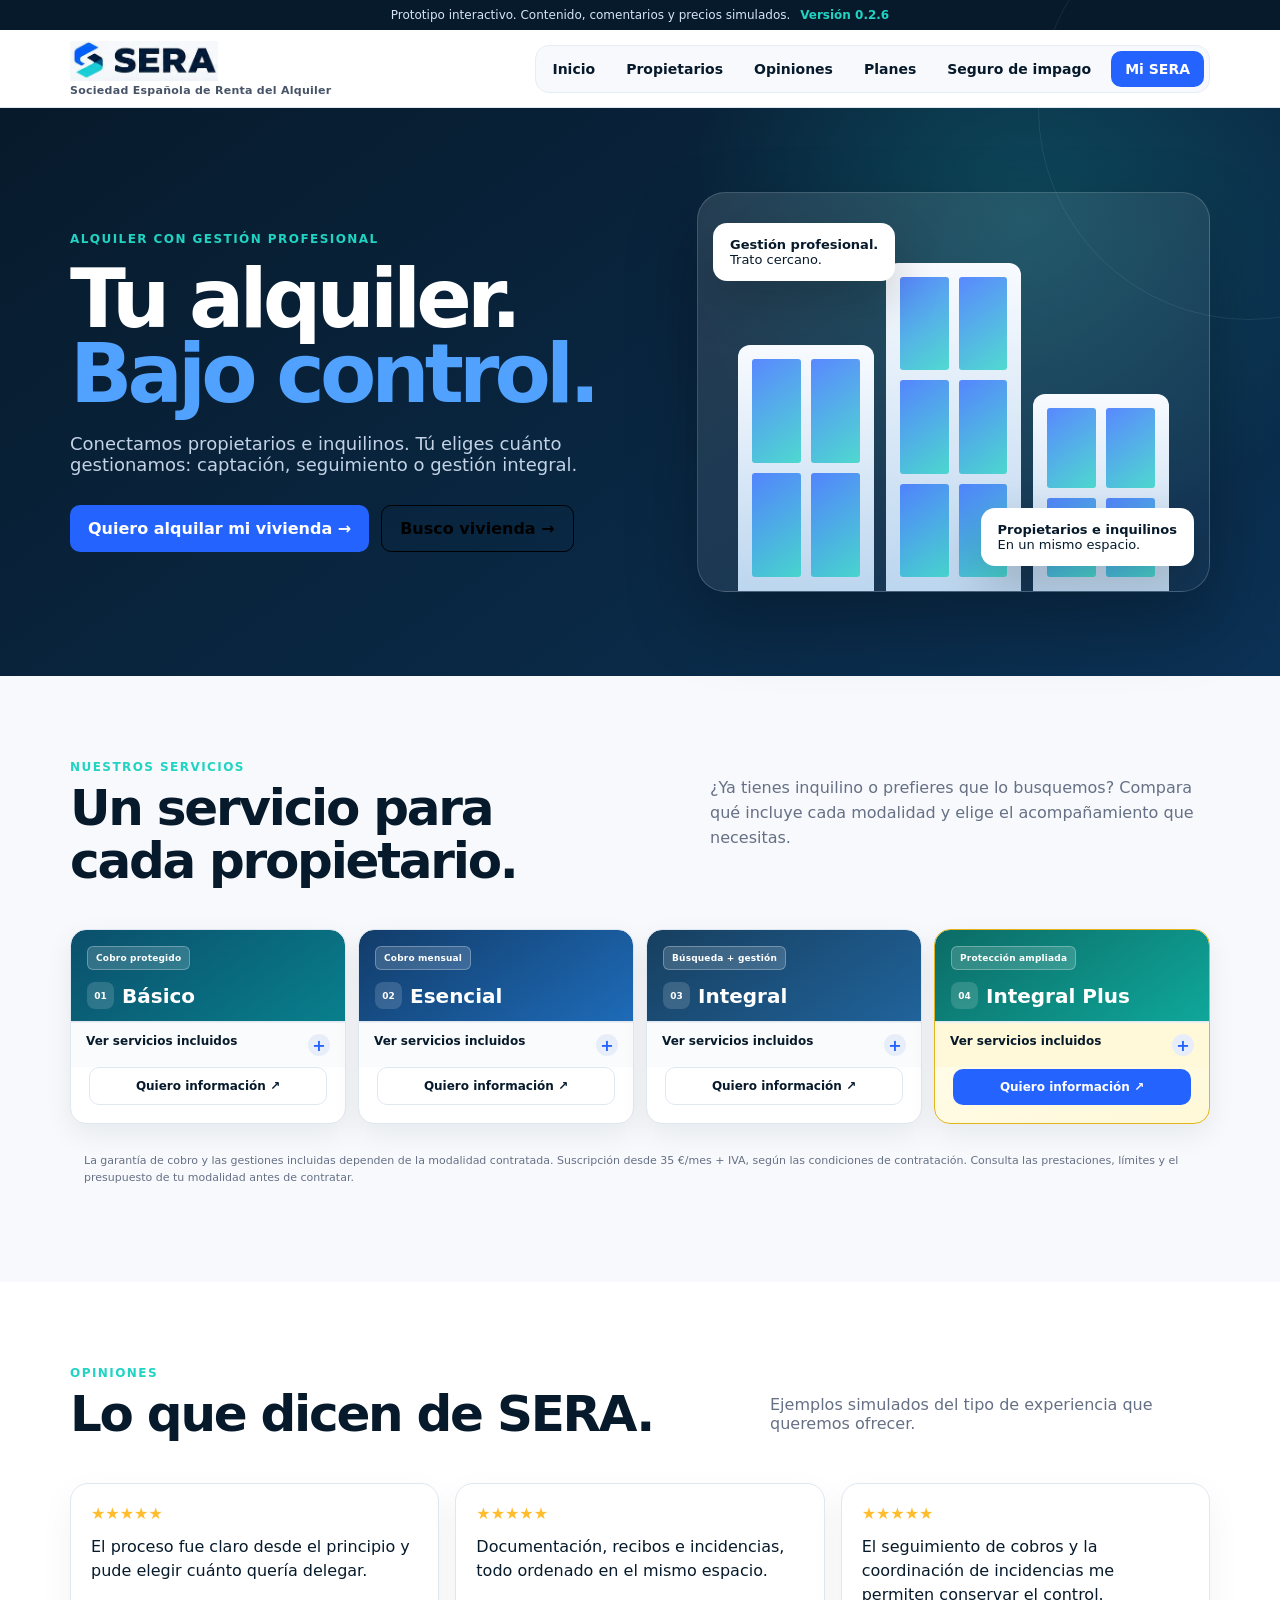
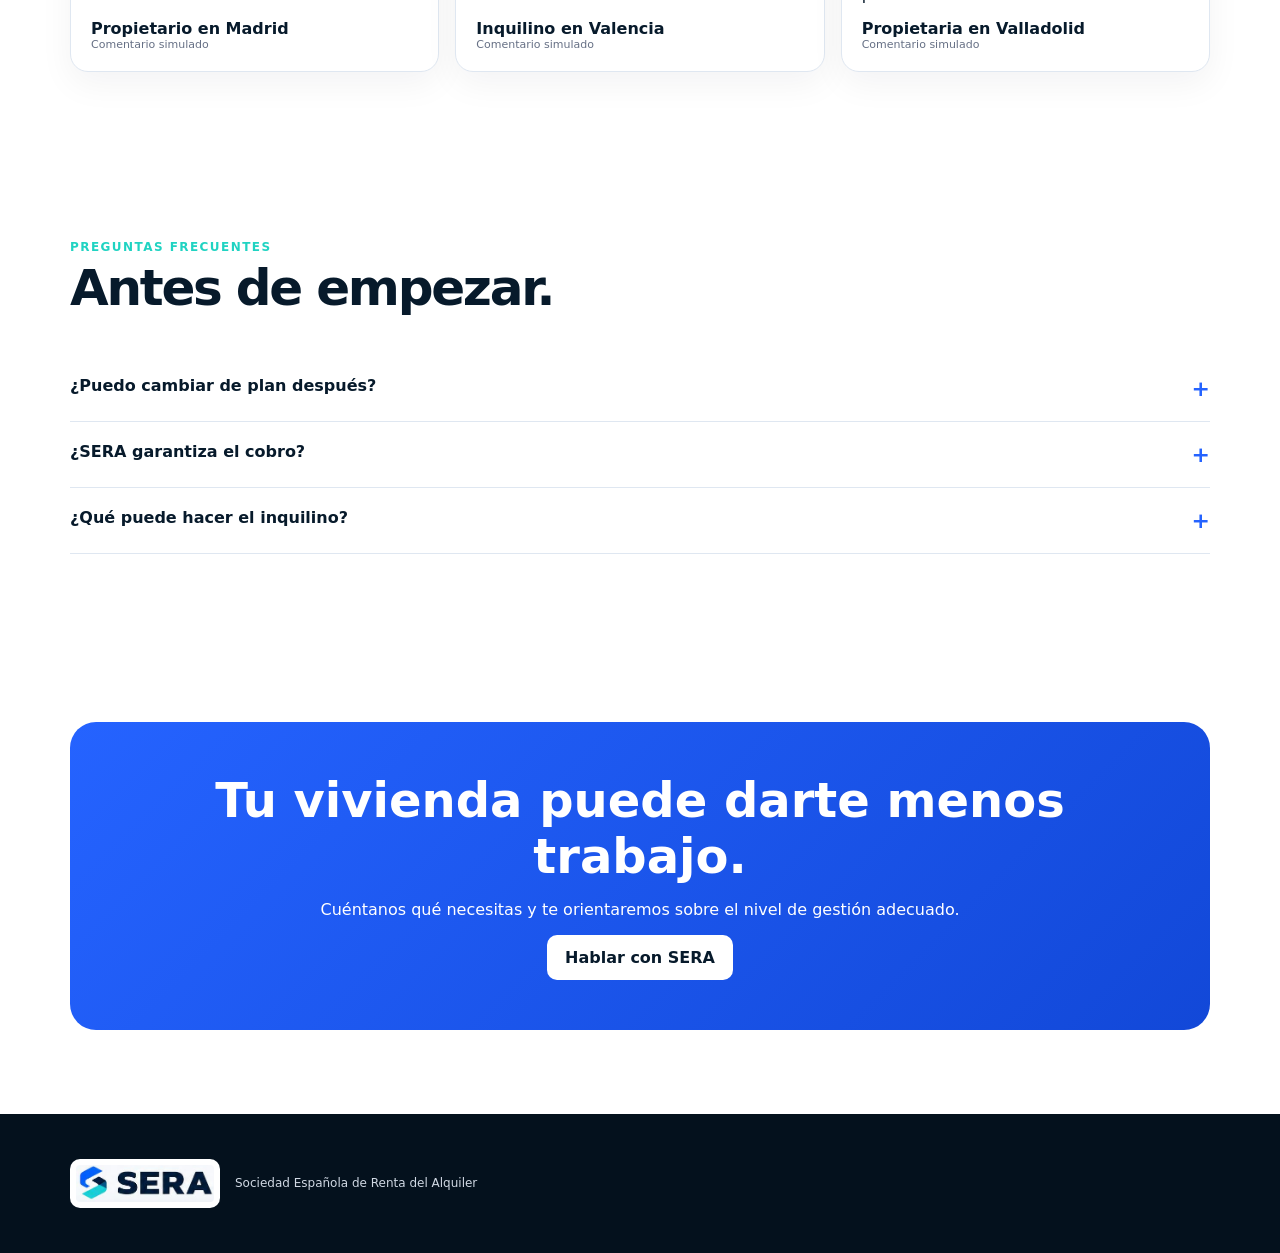
==== commit 63b3da89: "45" ====
--- a/index.html
+++ b/index.html
@@ -1,3 +1,3 @@
 <!DOCTYPE html>
 
-<html lang="es"><head><meta charset="utf-8"/><meta content="width=device-width,initial-scale=1" name="viewport"/><meta content="0.2.5" name="application-version"/><title>Inicio | SERA</title><link href="styles.css" rel="stylesheet"/></head><body><div class="note">Prototipo interactivo. Contenido, comentarios y precios simulados. <span class="version">Versión 0.2.5</span></div><header><nav class="wrap"><a class="brand" href="index.html"><img alt="SERA" src="[data-uri]"/><small class="brand-name">Sociedad Española de Renta del Alquiler</small></a><div class="links"><a href="index.html">Inicio</a><a href="servicios.html">Propietarios</a><a href="opiniones.html">Opiniones</a><a href="servicios.html#planes">Planes</a><a href="seguro.html">Seguro de impago</a><a class="btn primary" href="mi-sera.html">Mi SERA</a></div><details class="mobile-nav"><summary><span class="hamb"><i></i><i></i><i></i></span>Menú</summary><div class="mobile-nav-panel"><a href="index.html">Inicio</a><a href="servicios.html">Propietarios</a><a href="opiniones.html">Opiniones</a><a href="servicios.html#planes">Planes</a><a href="seguro.html">Seguro de impago</a><a class="btn primary" href="mi-sera.html">Mi SERA</a></div></details></nav></header><main><section class="hero"><div class="wrap hero-grid"><div><div class="eyebrow">Alquiler con gestión profesional</div><h1>Tu alquiler.<span>Bajo control.</span></h1><p>Conectamos propietarios e inquilinos. Tú eliges cuánto gestionamos: captación, seguimiento o gestión integral.</p><div class="actions"><button class="btn primary open" data-modal="contactModal">Quiero alquilar mi vivienda →</button><button class="btn outline tenant-trigger" data-modal="tenantModal" type="button">Busco vivienda →</button></div></div><div class="visual"><div class="buildings"><div class="tower"><i class="w"></i><i class="w"></i><i class="w"></i><i class="w"></i></div><div class="tower"><i class="w"></i><i class="w"></i><i class="w"></i><i class="w"></i><i class="w"></i><i class="w"></i></div><div class="tower"><i class="w"></i><i class="w"></i><i class="w"></i><i class="w"></i></div></div><div class="float f1"><b>Gestión profesional.</b><br/>Trato cercano.</div><div class="float f2"><b>Propietarios e inquilinos</b><br/>En un mismo espacio.</div></div></div></section><section class="section plans" id="planes"><div class="wrap"><div class="head plans-head"><div><div class="eyebrow">Nuestros servicios</div><h2>Un servicio para cada propietario.</h2></div><p>¿Ya tienes inquilino o prefieres que lo busquemos? Compara qué incluye cada modalidad y elige el acompañamiento que necesitas.</p></div><div class="plans-grid"><article class="plan-card"><header class="plan-header"><span class="plan-badge">Cobro protegido</span><div class="plan-heading"><span class="plan-index">01</span><h3>Básico</h3></div></header><details class="plan-details"><summary><span>Ver servicios incluidos</span><span class="plan-add">+</span></summary><div class="plan-body"><ul><li>Tú aportas el inquilino.</li><li>Garantía de hasta 12 mensualidades.</li><li>Honorarios iniciales: media mensualidad + IVA.</li><li>Sin suscripción mensual.</li></ul></div></details><button class="btn outline open" data-modal="contactModal" type="button">Quiero información ↗</button></article><article class="plan-card"><header class="plan-header"><span class="plan-badge">Cobro mensual</span><div class="plan-heading"><span class="plan-index">02</span><h3>Esencial</h3></div></header><details class="plan-details"><summary><span>Ver servicios incluidos</span><span class="plan-add">+</span></summary><div class="plan-body"><ul><li>Tú aportas el inquilino.</li><li>Garantía de hasta 12 mensualidades.</li><li>Abono de la renta el día 5 de cada mes.</li><li>Honorarios iniciales: 0 €.</li><li>Suscripción: desde 35 €/mes + IVA.</li></ul></div></details><button class="btn outline open" data-modal="contactModal" type="button">Quiero información ↗</button></article><article class="plan-card"><header class="plan-header"><span class="plan-badge">Búsqueda + gestión</span><div class="plan-heading"><span class="plan-index">03</span><h3>Integral</h3></div></header><details class="plan-details"><summary><span>Ver servicios incluidos</span><span class="plan-add">+</span></summary><div class="plan-body"><ul><li>Comercialización y búsqueda de inquilino.</li><li>Garantía de hasta 12 mensualidades.</li><li>Abono de la renta el día 5 de cada mes.</li><li>Honorarios iniciales: una mensualidad + IVA.</li><li>Suscripción: desde 35 €/mes + IVA.</li></ul></div></details><button class="btn outline open" data-modal="contactModal" type="button">Quiero información ↗</button></article><article class="plan-card plan-plus"><header class="plan-header"><span class="plan-badge">Protección ampliada</span><div class="plan-heading"><span class="plan-index">04</span><h3>Integral Plus</h3></div></header><details class="plan-details"><summary><span>Ver servicios incluidos</span><span class="plan-add">+</span></summary><div class="plan-body"><ul><li>Comercialización y búsqueda de inquilino.</li><li>Garantía sin límite de mensualidades, según contrato.</li><li>Gestión integral del alquiler.</li><li>Abono de la renta el día 5 de cada mes.</li><li>Honorarios iniciales: media mensualidad + IVA.</li><li>Suscripción: desde 35 €/mes + IVA.</li></ul></div></details><button class="btn primary open" data-modal="contactModal" type="button">Quiero información ↗</button></article></div><p class="plans-note">La garantía de cobro y las gestiones incluidas dependen de la modalidad contratada. Suscripción desde 35 €/mes + IVA, según las condiciones de contratación. Consulta las prestaciones, límites y el presupuesto de tu modalidad antes de contratar.</p></div></section><section class="section" id="opiniones"><div class="wrap"><div class="head"><div><div class="eyebrow">Opiniones</div><h2>Lo que dicen de SERA.</h2></div><p>Ejemplos simulados del tipo de experiencia que queremos ofrecer.</p></div><div class="testimonial-grid"><article class="testimonial-card"><div class="stars">★★★★★</div><blockquote>El proceso fue claro desde el principio y pude elegir cuánto quería delegar.</blockquote><footer><b>Propietario en Madrid</b><span>Comentario simulado</span></footer></article><article class="testimonial-card"><div class="stars">★★★★★</div><blockquote>Documentación, recibos e incidencias, todo ordenado en el mismo espacio.</blockquote><footer><b>Inquilino en Valencia</b><span>Comentario simulado</span></footer></article><article class="testimonial-card"><div class="stars">★★★★★</div><blockquote>El seguimiento de cobros y la coordinación de incidencias me permiten conservar el control.</blockquote><footer><b>Propietaria en Valladolid</b><span>Comentario simulado</span></footer></article></div></div></section><section class="section"><div class="wrap"><div class="head"><div><div class="eyebrow">Preguntas frecuentes</div><h2>Antes de empezar.</h2></div></div><div class="faq"><button>¿Puedo cambiar de plan después?<span>+</span></button><div class="ans">Sí. La propuesta permite adaptar el nivel de gestión conforme cambien las necesidades del propietario.</div></div><div class="faq"><button>¿SERA garantiza el cobro?<span>+</span></button><div class="ans">No directamente. La cobertura corresponde a la aseguradora y está sujeta a las condiciones de la póliza.</div></div><div class="faq"><button>¿Qué puede hacer el inquilino?<span>+</span></button><div class="ans">Consultar contratos y recibos, comunicar incidencias, aportar documentación y recibir avisos.</div></div></div></section><section class="section"><div class="wrap cta"><h2>Tu vivienda puede darte menos trabajo.</h2><p>Cuéntanos qué necesitas y te orientaremos sobre el nivel de gestión adecuado.</p><button class="btn open" data-modal="contactModal" style="background:white;color:var(--n)" type="button">Hablar con SERA</button></div></section></main><footer><div class="wrap footer-brand"><img alt="SERA" src="[data-uri]"/><p>Sociedad Española de Renta del Alquiler</p></div></footer><div aria-hidden="true" class="modal" id="contactModal"><div class="modal-backdrop" data-close-modal=""></div><section aria-labelledby="contactTitle" aria-modal="true" class="modalbox contact-dialog" role="dialog"><div aria-hidden="true" class="modal-accent"><span></span><span></span><span></span></div><button aria-label="Cerrar formulario" class="close" data-close-modal="" type="button">×</button><div class="dialog-heading"><div aria-hidden="true" class="dialog-icon">↗</div><div><div class="eyebrow">Atención personalizada</div><h2 id="contactTitle">Hablar con SERA</h2><p>Cuéntanos tu situación. Te orientaremos hacia la modalidad más adecuada.</p></div></div><form class="form modern-form" data-form-type="propietario" id="contactForm"><label><span>Nombre y apellidos</span><input autocomplete="name" name="nombre" placeholder="Tu nombre" required=""/></label><label><span>Correo electrónico</span><input autocomplete="email" name="email" placeholder="nombre@correo.com" required="" type="email"/></label><label><span>Teléfono</span><input autocomplete="tel" name="telefono" placeholder="600 000 000" required="" type="tel"/></label><label><span>Tipo de gestión</span><select name="gestion"><option>Básico</option><option>Esencial</option><option>Integral</option><option>Integral Plus</option><option>No lo tengo claro</option></select></label><label class="full"><span>Provincia</span><input autocomplete="address-level2" name="provincia" placeholder="Provincia"/></label><label class="full"><span>Comentario</span><textarea name="comentario" placeholder="Cuéntanos si ya tienes inquilino, cuándo quieres alquilar o qué necesitas delegar" rows="4"></textarea></label><label class="consent full"><input required="" type="checkbox"/><span>Acepto que SERA utilice estos datos para responder a esta solicitud simulada.</span></label><button class="btn primary full" type="submit">Solicitar información <span>→</span></button></form><p class="form-note">Prototipo: el formulario no envía ni almacena información.</p></section></div><div aria-hidden="true" class="modal tenant-modal" id="tenantModal"><div class="modal-backdrop" data-close-modal=""></div><section aria-labelledby="tenantTitle" aria-modal="true" class="modalbox contact-dialog" role="dialog"><div aria-hidden="true" class="modal-accent tenant-accent"><span></span><span></span><span></span></div><button aria-label="Cerrar formulario" class="close" data-close-modal="" type="button">×</button><div class="dialog-heading"><div aria-hidden="true" class="dialog-icon tenant-icon">⌂</div><div><div class="eyebrow">Búsqueda de vivienda</div><h2 id="tenantTitle">Quiero encontrar vivienda</h2><p>Indícanos qué buscas para poder avisarte cuando tengamos una opción adecuada.</p></div></div><form class="form modern-form" data-form-type="inquilino" id="tenantForm"><label><span>Nombre y apellidos</span><input autocomplete="name" name="nombre" placeholder="Tu nombre" required=""/></label><label><span>Correo electrónico</span><input autocomplete="email" name="email" placeholder="nombre@correo.com" required="" type="email"/></label><label><span>Teléfono</span><input autocomplete="tel" name="telefono" placeholder="600 000 000" required="" type="tel"/></label><label><span>Zona o localidad</span><input name="zona" placeholder="Madrid, Alcobendas..." required=""/></label><label><span>Presupuesto máximo</span><input min="0" name="presupuesto" placeholder="€/mes" step="50" type="number"/></label><label><span>Fecha aproximada</span><input name="fecha" type="date"/></label><label class="full"><span>Necesidades de la vivienda</span><textarea name="comentario" placeholder="Número de habitaciones, mascotas, garaje, accesibilidad u otras preferencias" rows="4"></textarea></label><label class="consent full"><input required="" type="checkbox"/><span>Acepto que SERA utilice estos datos para responder a esta solicitud simulada.</span></label><button class="btn primary full" type="submit">Enviar búsqueda <span>→</span></button></form><p class="form-note">Prototipo: el formulario no envía ni almacena información.</p></section></div><div aria-live="polite" class="toast" id="toast" role="status">Solicitud simulada correctamente.</div><script src="app.js"></script></body></html>+<html lang="es"><head><meta charset="utf-8"/><meta content="width=device-width,initial-scale=1" name="viewport"/><meta content="0.2.6" name="application-version"/><title>Inicio | SERA</title><link href="styles.css" rel="stylesheet"/></head><body><div class="note">Prototipo interactivo. Contenido, comentarios y precios simulados. <span class="version">Versión 0.2.6</span></div><header><nav class="wrap"><a class="brand" href="index.html"><img alt="SERA" src="[data-uri]"/><small class="brand-name">Sociedad Española de Renta del Alquiler</small></a><div class="links"><a href="index.html">Inicio</a><a href="servicios.html">Propietarios</a><a href="opiniones.html">Opiniones</a><a href="servicios.html#planes">Planes</a><a href="seguro.html">Seguro de impago</a><a class="btn primary" href="mi-sera.html">Mi SERA</a></div><details class="mobile-nav"><summary><span class="hamb"><i></i><i></i><i></i></span>Menú</summary><div class="mobile-nav-panel"><a href="index.html">Inicio</a><a href="servicios.html">Propietarios</a><a href="opiniones.html">Opiniones</a><a href="servicios.html#planes">Planes</a><a href="seguro.html">Seguro de impago</a><a class="btn primary" href="mi-sera.html">Mi SERA</a></div></details></nav></header><main><section class="hero"><div class="wrap hero-grid"><div><div class="eyebrow">Alquiler con gestión profesional</div><h1>Tu alquiler.<span>Bajo control.</span></h1><p>Conectamos propietarios e inquilinos. Tú eliges cuánto gestionamos: captación, seguimiento o gestión integral.</p><div class="actions"><button class="btn primary open" data-modal="contactModal" type="button">Quiero alquilar mi vivienda →</button><button class="btn outline tenant-trigger" data-modal="tenantModal" type="button">Busco vivienda →</button></div></div><div class="visual"><div class="buildings"><div class="tower"><i class="w"></i><i class="w"></i><i class="w"></i><i class="w"></i></div><div class="tower"><i class="w"></i><i class="w"></i><i class="w"></i><i class="w"></i><i class="w"></i><i class="w"></i></div><div class="tower"><i class="w"></i><i class="w"></i><i class="w"></i><i class="w"></i></div></div><div class="float f1"><b>Gestión profesional.</b><br/>Trato cercano.</div><div class="float f2"><b>Propietarios e inquilinos</b><br/>En un mismo espacio.</div></div></div></section><section class="section plans" id="planes"><div class="wrap"><div class="head plans-head"><div><div class="eyebrow">Nuestros servicios</div><h2>Un servicio para cada propietario.</h2></div><p>¿Ya tienes inquilino o prefieres que lo busquemos? Compara qué incluye cada modalidad y elige el acompañamiento que necesitas.</p></div><div class="plans-grid"><article class="plan-card"><header class="plan-header"><span class="plan-badge">Cobro protegido</span><div class="plan-heading"><span class="plan-index">01</span><h3>Básico</h3></div></header><details class="plan-details"><summary><span>Ver servicios incluidos</span><span class="plan-add">+</span></summary><div class="plan-body"><ul><li>Tú aportas el inquilino.</li><li>Garantía de hasta 12 mensualidades.</li><li>Honorarios iniciales: media mensualidad + IVA.</li><li>Sin suscripción mensual.</li></ul></div></details><button class="btn outline open" data-modal="contactModal" type="button">Quiero información ↗</button></article><article class="plan-card"><header class="plan-header"><span class="plan-badge">Cobro mensual</span><div class="plan-heading"><span class="plan-index">02</span><h3>Esencial</h3></div></header><details class="plan-details"><summary><span>Ver servicios incluidos</span><span class="plan-add">+</span></summary><div class="plan-body"><ul><li>Tú aportas el inquilino.</li><li>Garantía de hasta 12 mensualidades.</li><li>Abono de la renta el día 5 de cada mes.</li><li>Honorarios iniciales: 0 €.</li><li>Suscripción: desde 35 €/mes + IVA.</li></ul></div></details><button class="btn outline open" data-modal="contactModal" type="button">Quiero información ↗</button></article><article class="plan-card"><header class="plan-header"><span class="plan-badge">Búsqueda + gestión</span><div class="plan-heading"><span class="plan-index">03</span><h3>Integral</h3></div></header><details class="plan-details"><summary><span>Ver servicios incluidos</span><span class="plan-add">+</span></summary><div class="plan-body"><ul><li>Comercialización y búsqueda de inquilino.</li><li>Garantía de hasta 12 mensualidades.</li><li>Abono de la renta el día 5 de cada mes.</li><li>Honorarios iniciales: una mensualidad + IVA.</li><li>Suscripción: desde 35 €/mes + IVA.</li></ul></div></details><button class="btn outline open" data-modal="contactModal" type="button">Quiero información ↗</button></article><article class="plan-card plan-plus"><header class="plan-header"><span class="plan-badge">Protección ampliada</span><div class="plan-heading"><span class="plan-index">04</span><h3>Integral Plus</h3></div></header><details class="plan-details"><summary><span>Ver servicios incluidos</span><span class="plan-add">+</span></summary><div class="plan-body"><ul><li>Comercialización y búsqueda de inquilino.</li><li>Garantía sin límite de mensualidades, según contrato.</li><li>Gestión integral del alquiler.</li><li>Abono de la renta el día 5 de cada mes.</li><li>Honorarios iniciales: media mensualidad + IVA.</li><li>Suscripción: desde 35 €/mes + IVA.</li></ul></div></details><button class="btn primary open" data-modal="contactModal" type="button">Quiero información ↗</button></article></div><p class="plans-note">La garantía de cobro y las gestiones incluidas dependen de la modalidad contratada. Suscripción desde 35 €/mes + IVA, según las condiciones de contratación. Consulta las prestaciones, límites y el presupuesto de tu modalidad antes de contratar.</p></div></section><section class="section" id="opiniones"><div class="wrap"><div class="head"><div><div class="eyebrow">Opiniones</div><h2>Lo que dicen de SERA.</h2></div><p>Ejemplos simulados del tipo de experiencia que queremos ofrecer.</p></div><div class="testimonial-grid"><article class="testimonial-card"><div class="stars">★★★★★</div><blockquote>El proceso fue claro desde el principio y pude elegir cuánto quería delegar.</blockquote><footer><b>Propietario en Madrid</b><span>Comentario simulado</span></footer></article><article class="testimonial-card"><div class="stars">★★★★★</div><blockquote>Documentación, recibos e incidencias, todo ordenado en el mismo espacio.</blockquote><footer><b>Inquilino en Valencia</b><span>Comentario simulado</span></footer></article><article class="testimonial-card"><div class="stars">★★★★★</div><blockquote>El seguimiento de cobros y la coordinación de incidencias me permiten conservar el control.</blockquote><footer><b>Propietaria en Valladolid</b><span>Comentario simulado</span></footer></article></div></div></section><section class="section"><div class="wrap"><div class="head"><div><div class="eyebrow">Preguntas frecuentes</div><h2>Antes de empezar.</h2></div></div><div class="faq"><button>¿Puedo cambiar de plan después?<span>+</span></button><div class="ans">Sí. La propuesta permite adaptar el nivel de gestión conforme cambien las necesidades del propietario.</div></div><div class="faq"><button>¿SERA garantiza el cobro?<span>+</span></button><div class="ans">No directamente. La cobertura corresponde a la aseguradora y está sujeta a las condiciones de la póliza.</div></div><div class="faq"><button>¿Qué puede hacer el inquilino?<span>+</span></button><div class="ans">Consultar contratos y recibos, comunicar incidencias, aportar documentación y recibir avisos.</div></div></div></section><section class="section"><div class="wrap cta"><h2>Tu vivienda puede darte menos trabajo.</h2><p>Cuéntanos qué necesitas y te orientaremos sobre el nivel de gestión adecuado.</p><button class="btn open" data-modal="contactModal" style="background:white;color:var(--n)" type="button">Hablar con SERA</button></div></section></main><footer><div class="wrap footer-brand"><img alt="SERA" src="[data-uri]"/><p>Sociedad Española de Renta del Alquiler</p></div></footer><div aria-hidden="true" class="modal" id="contactModal"><div class="modal-backdrop" data-close-modal=""></div><section aria-labelledby="contactTitle" aria-modal="true" class="modalbox contact-dialog" role="dialog"><div aria-hidden="true" class="modal-accent"><span></span><span></span><span></span></div><button aria-label="Cerrar formulario" class="close" data-close-modal="" type="button">×</button><div class="dialog-heading"><div aria-hidden="true" class="dialog-icon">↗</div><div><div class="eyebrow">Atención personalizada</div><h2 id="contactTitle">Hablar con SERA</h2><p>Cuéntanos tu situación. Te orientaremos hacia la modalidad más adecuada.</p></div></div><form class="form modern-form" data-form-type="propietario" id="contactForm"><label><span>Nombre y apellidos</span><input autocomplete="name" name="nombre" placeholder="Tu nombre" required=""/></label><label><span>Correo electrónico</span><input autocomplete="email" name="email" placeholder="nombre@correo.com" required="" type="email"/></label><label><span>Teléfono</span><input autocomplete="tel" name="telefono" placeholder="600 000 000" required="" type="tel"/></label><label><span>Tipo de gestión</span><select name="gestion"><option>Básico</option><option>Esencial</option><option>Integral</option><option>Integral Plus</option><option>No lo tengo claro</option></select></label><label class="full"><span>Provincia</span><input autocomplete="address-level2" name="provincia" placeholder="Provincia"/></label><label class="full"><span>Comentario</span><textarea name="comentario" placeholder="Cuéntanos si ya tienes inquilino, cuándo quieres alquilar o qué necesitas delegar" rows="4"></textarea></label><label class="consent full"><input required="" type="checkbox"/><span>Acepto que SERA utilice estos datos para responder a esta solicitud simulada.</span></label><button class="btn primary full" data-modal="contactModal" type="button">Solicitar información <span>→</span></button></form><p class="form-note">Prototipo: el formulario no envía ni almacena información.</p></section></div><div aria-hidden="true" class="modal tenant-modal" id="tenantModal"><div class="modal-backdrop" data-close-modal=""></div><section aria-labelledby="tenantTitle" aria-modal="true" class="modalbox contact-dialog" role="dialog"><div aria-hidden="true" class="modal-accent tenant-accent"><span></span><span></span><span></span></div><button aria-label="Cerrar formulario" class="close" data-close-modal="" type="button">×</button><div class="dialog-heading"><div aria-hidden="true" class="dialog-icon tenant-icon">⌂</div><div><div class="eyebrow">Búsqueda de vivienda</div><h2 id="tenantTitle">Quiero encontrar vivienda</h2><p>Indícanos qué buscas para poder avisarte cuando tengamos una opción adecuada.</p></div></div><form class="form modern-form" data-form-type="inquilino" id="tenantForm"><label><span>Nombre y apellidos</span><input autocomplete="name" name="nombre" placeholder="Tu nombre" required=""/></label><label><span>Correo electrónico</span><input autocomplete="email" name="email" placeholder="nombre@correo.com" required="" type="email"/></label><label><span>Teléfono</span><input autocomplete="tel" name="telefono" placeholder="600 000 000" required="" type="tel"/></label><label><span>Zona o localidad</span><input name="zona" placeholder="Madrid, Alcobendas..." required=""/></label><label><span>Presupuesto máximo</span><input min="0" name="presupuesto" placeholder="€/mes" step="50" type="number"/></label><label><span>Fecha aproximada</span><input name="fecha" type="date"/></label><label class="full"><span>Necesidades de la vivienda</span><textarea name="comentario" placeholder="Número de habitaciones, mascotas, garaje, accesibilidad u otras preferencias" rows="4"></textarea></label><label class="consent full"><input required="" type="checkbox"/><span>Acepto que SERA utilice estos datos para responder a esta solicitud simulada.</span></label><button class="btn primary full" type="submit">Enviar búsqueda <span>→</span></button></form><p class="form-note">Prototipo: el formulario no envía ni almacena información.</p></section></div><div aria-live="polite" class="toast" id="toast" role="status">Solicitud simulada correctamente.</div><script defer="" src="app.js?v=0.2.6"></script></body></html>
--- a/styles.css
+++ b/styles.css
@@ -68,3 +68,8 @@
 /* SERA v0.2.5 | formularios modales bloqueantes */
 html.modal-active,html.modal-active body{overflow:hidden!important;overscroll-behavior:none!important}body.modal-open{position:fixed!important;left:0;right:0;width:100%!important;overflow:hidden!important}.modal{position:fixed!important;inset:0!important;z-index:9999!important;display:grid!important;place-items:center!important;padding:18px!important;opacity:0!important;visibility:hidden!important;pointer-events:none!important;transition:opacity .25s ease,visibility .25s ease!important}.modal.open{opacity:1!important;visibility:visible!important;pointer-events:auto!important}.modal-backdrop{position:absolute;inset:0;background:rgba(2,12,24,.78);backdrop-filter:blur(10px);cursor:pointer}.contact-dialog{position:relative!important;z-index:1!important;width:min(720px,100%)!important;max-height:calc(100dvh - 36px)!important;margin:0!important;padding:30px!important;overflow:auto!important;border:1px solid rgba(255,255,255,.82)!important;border-radius:24px!important;background:linear-gradient(180deg,#fff,#fafdff)!important;box-shadow:0 34px 110px rgba(0,0,0,.38)!important;opacity:0!important;transform:translateY(28px) scale(.965)!important;transition:opacity .28s ease,transform .34s cubic-bezier(.2,.8,.2,1)!important}.modal.open .contact-dialog{opacity:1!important;transform:translateY(0) scale(1)!important}.modal-accent{height:6px!important;display:grid!important;grid-template-columns:1.6fr 1fr .65fr!important;margin:-30px -30px 25px!important}.modal-accent span:nth-child(1){background:var(--b)}.modal-accent span:nth-child(2){background:var(--c)}.modal-accent span:nth-child(3){background:#83b7ff}.tenant-accent span:nth-child(1){background:var(--c)}.tenant-accent span:nth-child(2){background:var(--b)}.tenant-accent span:nth-child(3){background:#9ce9df}.dialog-heading{display:grid;grid-template-columns:54px 1fr;gap:16px;align-items:start;margin:0 44px 24px 0}.dialog-icon{display:grid;place-items:center;width:54px;height:54px;border-radius:16px;background:linear-gradient(145deg,var(--b),#164fdc);color:#fff;font-size:24px;box-shadow:0 12px 30px rgba(37,99,255,.25)}.tenant-icon{background:linear-gradient(145deg,var(--c),#11a99a)}.dialog-heading h2{margin:5px 0 7px;font-size:30px;letter-spacing:-.035em}.dialog-heading p{margin:0;color:#667085;line-height:1.5}.modern-form{display:grid!important;grid-template-columns:repeat(2,minmax(0,1fr))!important;gap:14px!important}.modern-form label{display:grid;gap:6px;min-width:0}.modern-form label>span{font-size:11px;font-weight:850;color:#344054}.modern-form input,.modern-form select,.modern-form textarea{width:100%;min-width:0;padding:13px 14px;border:1px solid #d8e1ec;border-radius:11px;background:#f9fbfd;color:var(--n);transition:.18s;resize:vertical}.modern-form input:focus,.modern-form select:focus,.modern-form textarea:focus{outline:0;border-color:var(--b);background:#fff;box-shadow:0 0 0 4px rgba(37,99,255,.11)}.modern-form .full{grid-column:1/-1}.consent{display:grid!important;grid-template-columns:18px 1fr!important;align-items:start!important;gap:9px!important}.consent input{width:17px!important;height:17px!important;margin:1px 0 0;padding:0}.consent span{font-weight:600!important;line-height:1.4;color:#667085!important}.modern-form .btn{min-height:48px;display:flex;gap:10px;font-size:14px;box-shadow:0 14px 32px rgba(37,99,255,.25)}.form-note{text-align:center;margin:13px 0 0;color:#98a2b3;font-size:10px}.contact-dialog .close{position:absolute!important;right:18px!important;top:16px!important;z-index:2!important}.tenant-trigger{cursor:pointer}
 @media(max-width:560px){.modal{align-items:end!important;padding:8px!important}.contact-dialog{width:100%!important;max-height:calc(100dvh - 16px)!important;padding:23px 15px 16px!important;border-radius:22px 22px 14px 14px!important}.modal-accent{margin:-23px -15px 20px!important}.dialog-heading{grid-template-columns:42px 1fr;gap:11px;margin-right:35px;margin-bottom:17px}.dialog-icon{width:42px;height:42px;border-radius:13px;font-size:19px}.dialog-heading h2{font-size:23px}.dialog-heading p{font-size:11px}.modern-form{grid-template-columns:minmax(0,1fr)!important;gap:10px!important}.modern-form .full{grid-column:auto}.modern-form input,.modern-form select,.modern-form textarea{padding:11px 12px;font-size:12px}.modern-form .btn{min-height:42px;font-size:12px}.contact-dialog .close{right:12px!important;top:11px!important}}
+
+/* SERA v0.2.6 | CTAs, color de planes y seguro rediseñado */
+.plan-card:nth-child(1) .plan-header{background:linear-gradient(145deg,#0b4f6c,#087f8c)!important}.plan-card:nth-child(2) .plan-header{background:linear-gradient(145deg,#123c69,#1e6bb8)!important}.plan-card:nth-child(3) .plan-header{background:linear-gradient(145deg,#173f5f,#20639b)!important}.plan-card:nth-child(4) .plan-header{background:linear-gradient(145deg,#0c6b66,#0fa79a)!important}.plan-header .plan-badge{background:rgba(255,255,255,.16)!important;color:#fff!important;border:1px solid rgba(255,255,255,.28)!important}.plan-header .plan-index{background:rgba(255,255,255,.15)!important;color:#fff!important}.plan-header h3{color:#fff!important}.insurance-hero{position:relative;overflow:hidden;padding:82px 0;background:radial-gradient(circle at 88% 18%,rgba(32,211,194,.22),transparent 28%),linear-gradient(145deg,#061927,#0a3453);color:#fff}.insurance-hero::before{content:'';position:absolute;inset:0;background:linear-gradient(90deg,rgba(255,255,255,.035) 1px,transparent 1px),linear-gradient(rgba(255,255,255,.035) 1px,transparent 1px);background-size:42px 42px;mask-image:linear-gradient(to right,#000,transparent 70%)}.insurance-hero-grid{position:relative;display:grid;grid-template-columns:1.12fr .88fr;gap:64px;align-items:center}.insurance-copy h1{font-size:clamp(45px,6vw,72px);line-height:.98;letter-spacing:-.055em;margin:15px 0 22px}.insurance-copy>p{max-width:690px;color:#c5d5e3;font-size:17px;line-height:1.65}.insurance-actions{display:flex;gap:11px;margin-top:28px}.insurance-link{color:#fff;border:1px solid rgba(255,255,255,.32);background:rgba(255,255,255,.06)}.insurance-trust{display:flex;gap:20px;margin-top:34px;color:#c4d2df;font-size:12px}.insurance-trust span{display:flex;align-items:center;gap:7px}.insurance-trust b{display:grid;place-items:center;width:25px;height:25px;border-radius:8px;background:rgba(32,211,194,.15);color:var(--c);font-size:9px}.insurance-panel{display:grid;grid-template-columns:105px 1fr;gap:20px;align-items:center;padding:28px;border:1px solid rgba(255,255,255,.21);border-radius:24px;background:linear-gradient(145deg,rgba(255,255,255,.14),rgba(255,255,255,.055));backdrop-filter:blur(16px);box-shadow:0 28px 70px rgba(0,0,0,.25)}.protection-mark{position:relative;display:grid;place-items:center;width:105px;height:118px}.protection-mark span{position:absolute;inset:0;background:linear-gradient(145deg,var(--b),var(--c));clip-path:polygon(50% 0,92% 17%,85% 73%,50% 100%,15% 73%,8% 17%)}.protection-mark i{position:relative;z-index:1;font-style:normal;font-size:31px;font-weight:900;color:#fff}.insurance-panel small{display:block;color:#a9ccdf;text-transform:uppercase;letter-spacing:.1em;font-weight:800}.insurance-panel strong{display:block;margin:9px 0;font-size:26px}.insurance-panel p{margin:0;color:#c4d5e3;font-size:12px;line-height:1.5}.insurance-process{background:#f7f9fc}.process-grid{display:grid;grid-template-columns:repeat(4,minmax(0,1fr));gap:14px}.process-grid article{padding:22px;border:1px solid var(--l);border-radius:17px;background:#fff;box-shadow:0 10px 28px rgba(7,26,43,.05)}.process-grid span{display:grid;place-items:center;width:34px;height:34px;border-radius:10px;background:#e9f1ff;color:var(--b);font-size:10px;font-weight:900}.process-grid h3{font-size:17px;margin:18px 0 9px}.process-grid p{margin:0;color:var(--m);font-size:13px;line-height:1.5}.insurance-notice{display:grid;grid-template-columns:auto 1fr;gap:12px;margin-top:18px;padding:15px 17px;border-left:4px solid var(--c);border-radius:10px;background:#eaf8f6}.insurance-notice p{margin:0;color:#425466;font-size:12px;line-height:1.5}
+@media(max-width:850px){.insurance-hero-grid{grid-template-columns:1fr;gap:35px}.insurance-panel{max-width:620px}.process-grid{grid-template-columns:repeat(2,minmax(0,1fr))}}
+@media(max-width:560px){.insurance-hero{padding:46px 0}.insurance-copy h1{font-size:39px}.insurance-copy>p{font-size:13px}.insurance-actions{display:grid}.insurance-trust{display:grid;gap:8px;margin-top:22px}.insurance-panel{grid-template-columns:66px 1fr;padding:17px;border-radius:17px}.protection-mark{width:66px;height:75px}.protection-mark i{font-size:22px}.insurance-panel strong{font-size:18px}.process-grid{grid-template-columns:1fr;gap:8px}.process-grid article{padding:15px}.insurance-notice{grid-template-columns:1fr;gap:5px}}
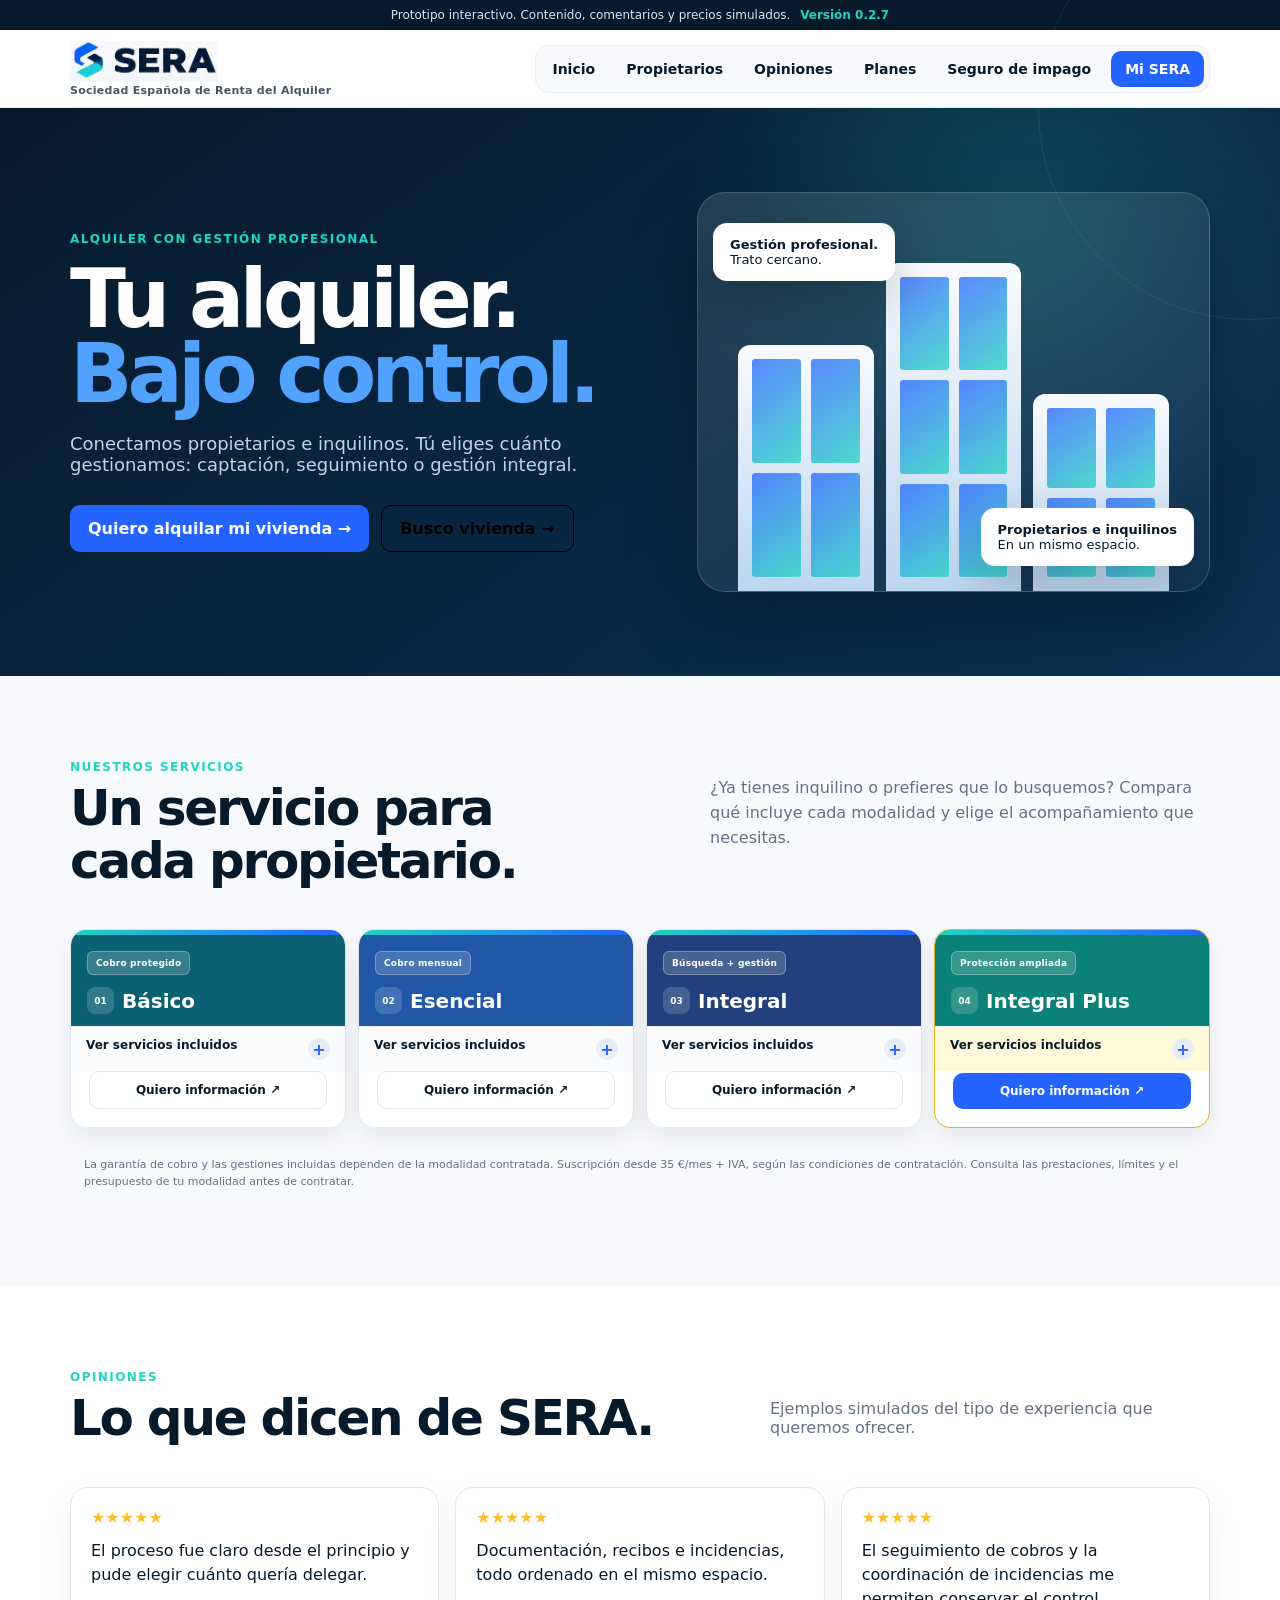
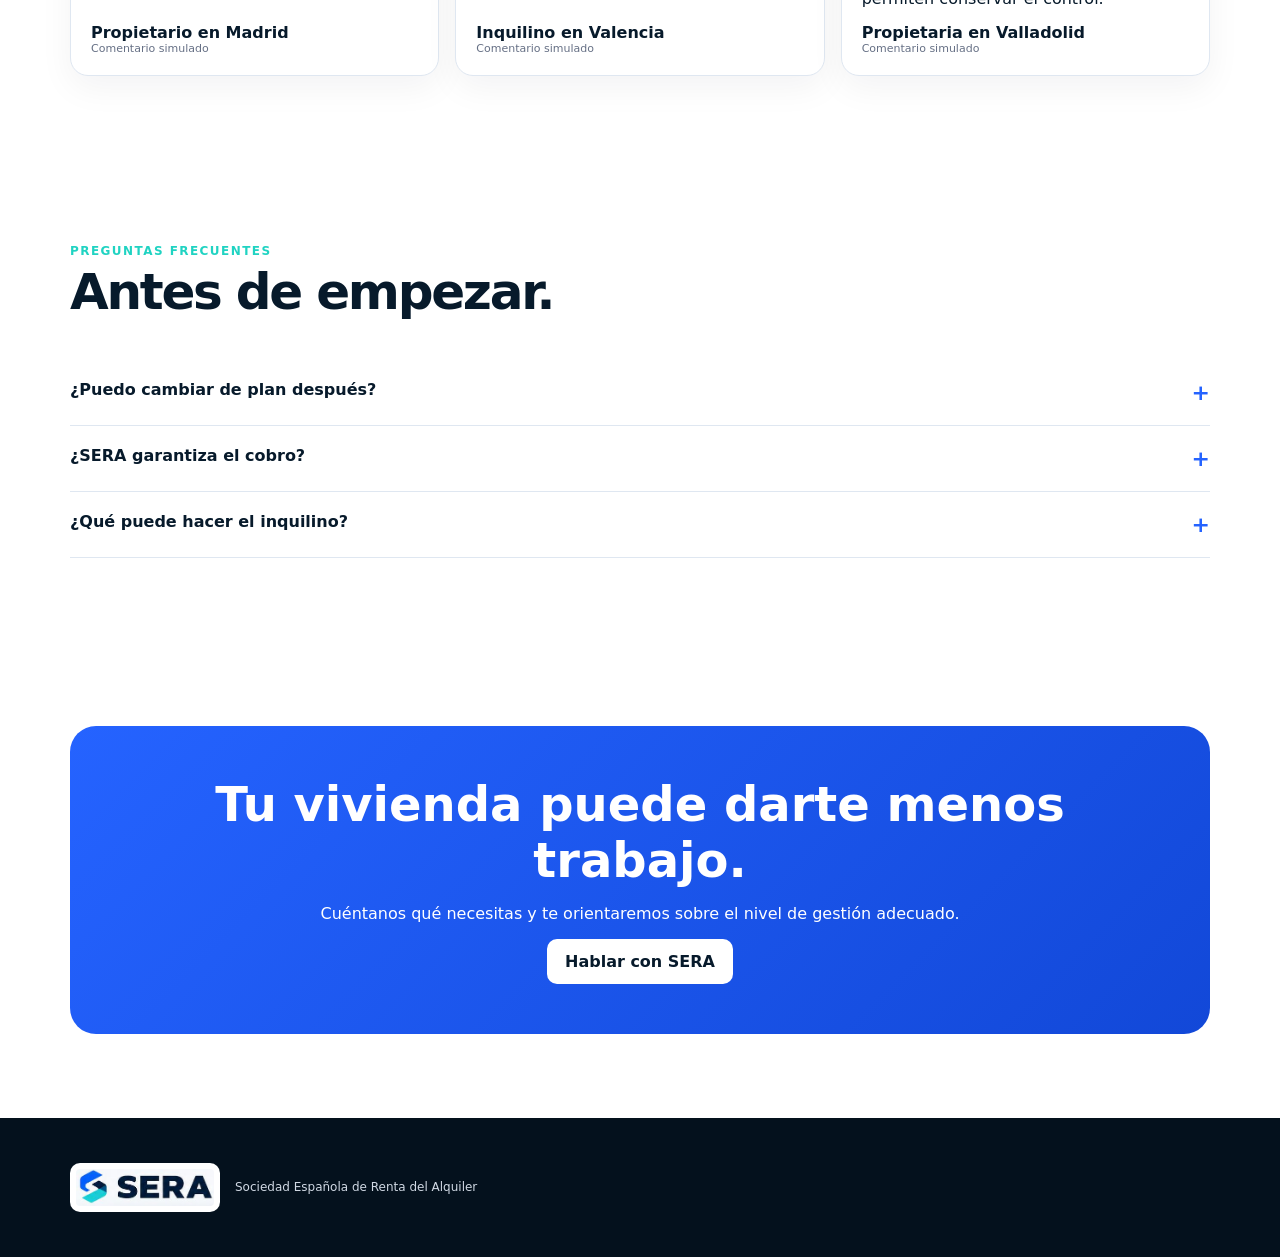
==== commit b5ec5c0e: "gggg" ====
--- a/index.html
+++ b/index.html
@@ -1,3 +1,3 @@
 <!DOCTYPE html>
 
-<html lang="es"><head><meta charset="utf-8"/><meta content="width=device-width,initial-scale=1" name="viewport"/><meta content="0.2.6" name="application-version"/><title>Inicio | SERA</title><link href="styles.css" rel="stylesheet"/></head><body><div class="note">Prototipo interactivo. Contenido, comentarios y precios simulados. <span class="version">Versión 0.2.6</span></div><header><nav class="wrap"><a class="brand" href="index.html"><img alt="SERA" src="[data-uri]"/><small class="brand-name">Sociedad Española de Renta del Alquiler</small></a><div class="links"><a href="index.html">Inicio</a><a href="servicios.html">Propietarios</a><a href="opiniones.html">Opiniones</a><a href="servicios.html#planes">Planes</a><a href="seguro.html">Seguro de impago</a><a class="btn primary" href="mi-sera.html">Mi SERA</a></div><details class="mobile-nav"><summary><span class="hamb"><i></i><i></i><i></i></span>Menú</summary><div class="mobile-nav-panel"><a href="index.html">Inicio</a><a href="servicios.html">Propietarios</a><a href="opiniones.html">Opiniones</a><a href="servicios.html#planes">Planes</a><a href="seguro.html">Seguro de impago</a><a class="btn primary" href="mi-sera.html">Mi SERA</a></div></details></nav></header><main><section class="hero"><div class="wrap hero-grid"><div><div class="eyebrow">Alquiler con gestión profesional</div><h1>Tu alquiler.<span>Bajo control.</span></h1><p>Conectamos propietarios e inquilinos. Tú eliges cuánto gestionamos: captación, seguimiento o gestión integral.</p><div class="actions"><button class="btn primary open" data-modal="contactModal" type="button">Quiero alquilar mi vivienda →</button><button class="btn outline tenant-trigger" data-modal="tenantModal" type="button">Busco vivienda →</button></div></div><div class="visual"><div class="buildings"><div class="tower"><i class="w"></i><i class="w"></i><i class="w"></i><i class="w"></i></div><div class="tower"><i class="w"></i><i class="w"></i><i class="w"></i><i class="w"></i><i class="w"></i><i class="w"></i></div><div class="tower"><i class="w"></i><i class="w"></i><i class="w"></i><i class="w"></i></div></div><div class="float f1"><b>Gestión profesional.</b><br/>Trato cercano.</div><div class="float f2"><b>Propietarios e inquilinos</b><br/>En un mismo espacio.</div></div></div></section><section class="section plans" id="planes"><div class="wrap"><div class="head plans-head"><div><div class="eyebrow">Nuestros servicios</div><h2>Un servicio para cada propietario.</h2></div><p>¿Ya tienes inquilino o prefieres que lo busquemos? Compara qué incluye cada modalidad y elige el acompañamiento que necesitas.</p></div><div class="plans-grid"><article class="plan-card"><header class="plan-header"><span class="plan-badge">Cobro protegido</span><div class="plan-heading"><span class="plan-index">01</span><h3>Básico</h3></div></header><details class="plan-details"><summary><span>Ver servicios incluidos</span><span class="plan-add">+</span></summary><div class="plan-body"><ul><li>Tú aportas el inquilino.</li><li>Garantía de hasta 12 mensualidades.</li><li>Honorarios iniciales: media mensualidad + IVA.</li><li>Sin suscripción mensual.</li></ul></div></details><button class="btn outline open" data-modal="contactModal" type="button">Quiero información ↗</button></article><article class="plan-card"><header class="plan-header"><span class="plan-badge">Cobro mensual</span><div class="plan-heading"><span class="plan-index">02</span><h3>Esencial</h3></div></header><details class="plan-details"><summary><span>Ver servicios incluidos</span><span class="plan-add">+</span></summary><div class="plan-body"><ul><li>Tú aportas el inquilino.</li><li>Garantía de hasta 12 mensualidades.</li><li>Abono de la renta el día 5 de cada mes.</li><li>Honorarios iniciales: 0 €.</li><li>Suscripción: desde 35 €/mes + IVA.</li></ul></div></details><button class="btn outline open" data-modal="contactModal" type="button">Quiero información ↗</button></article><article class="plan-card"><header class="plan-header"><span class="plan-badge">Búsqueda + gestión</span><div class="plan-heading"><span class="plan-index">03</span><h3>Integral</h3></div></header><details class="plan-details"><summary><span>Ver servicios incluidos</span><span class="plan-add">+</span></summary><div class="plan-body"><ul><li>Comercialización y búsqueda de inquilino.</li><li>Garantía de hasta 12 mensualidades.</li><li>Abono de la renta el día 5 de cada mes.</li><li>Honorarios iniciales: una mensualidad + IVA.</li><li>Suscripción: desde 35 €/mes + IVA.</li></ul></div></details><button class="btn outline open" data-modal="contactModal" type="button">Quiero información ↗</button></article><article class="plan-card plan-plus"><header class="plan-header"><span class="plan-badge">Protección ampliada</span><div class="plan-heading"><span class="plan-index">04</span><h3>Integral Plus</h3></div></header><details class="plan-details"><summary><span>Ver servicios incluidos</span><span class="plan-add">+</span></summary><div class="plan-body"><ul><li>Comercialización y búsqueda de inquilino.</li><li>Garantía sin límite de mensualidades, según contrato.</li><li>Gestión integral del alquiler.</li><li>Abono de la renta el día 5 de cada mes.</li><li>Honorarios iniciales: media mensualidad + IVA.</li><li>Suscripción: desde 35 €/mes + IVA.</li></ul></div></details><button class="btn primary open" data-modal="contactModal" type="button">Quiero información ↗</button></article></div><p class="plans-note">La garantía de cobro y las gestiones incluidas dependen de la modalidad contratada. Suscripción desde 35 €/mes + IVA, según las condiciones de contratación. Consulta las prestaciones, límites y el presupuesto de tu modalidad antes de contratar.</p></div></section><section class="section" id="opiniones"><div class="wrap"><div class="head"><div><div class="eyebrow">Opiniones</div><h2>Lo que dicen de SERA.</h2></div><p>Ejemplos simulados del tipo de experiencia que queremos ofrecer.</p></div><div class="testimonial-grid"><article class="testimonial-card"><div class="stars">★★★★★</div><blockquote>El proceso fue claro desde el principio y pude elegir cuánto quería delegar.</blockquote><footer><b>Propietario en Madrid</b><span>Comentario simulado</span></footer></article><article class="testimonial-card"><div class="stars">★★★★★</div><blockquote>Documentación, recibos e incidencias, todo ordenado en el mismo espacio.</blockquote><footer><b>Inquilino en Valencia</b><span>Comentario simulado</span></footer></article><article class="testimonial-card"><div class="stars">★★★★★</div><blockquote>El seguimiento de cobros y la coordinación de incidencias me permiten conservar el control.</blockquote><footer><b>Propietaria en Valladolid</b><span>Comentario simulado</span></footer></article></div></div></section><section class="section"><div class="wrap"><div class="head"><div><div class="eyebrow">Preguntas frecuentes</div><h2>Antes de empezar.</h2></div></div><div class="faq"><button>¿Puedo cambiar de plan después?<span>+</span></button><div class="ans">Sí. La propuesta permite adaptar el nivel de gestión conforme cambien las necesidades del propietario.</div></div><div class="faq"><button>¿SERA garantiza el cobro?<span>+</span></button><div class="ans">No directamente. La cobertura corresponde a la aseguradora y está sujeta a las condiciones de la póliza.</div></div><div class="faq"><button>¿Qué puede hacer el inquilino?<span>+</span></button><div class="ans">Consultar contratos y recibos, comunicar incidencias, aportar documentación y recibir avisos.</div></div></div></section><section class="section"><div class="wrap cta"><h2>Tu vivienda puede darte menos trabajo.</h2><p>Cuéntanos qué necesitas y te orientaremos sobre el nivel de gestión adecuado.</p><button class="btn open" data-modal="contactModal" style="background:white;color:var(--n)" type="button">Hablar con SERA</button></div></section></main><footer><div class="wrap footer-brand"><img alt="SERA" src="[data-uri]"/><p>Sociedad Española de Renta del Alquiler</p></div></footer><div aria-hidden="true" class="modal" id="contactModal"><div class="modal-backdrop" data-close-modal=""></div><section aria-labelledby="contactTitle" aria-modal="true" class="modalbox contact-dialog" role="dialog"><div aria-hidden="true" class="modal-accent"><span></span><span></span><span></span></div><button aria-label="Cerrar formulario" class="close" data-close-modal="" type="button">×</button><div class="dialog-heading"><div aria-hidden="true" class="dialog-icon">↗</div><div><div class="eyebrow">Atención personalizada</div><h2 id="contactTitle">Hablar con SERA</h2><p>Cuéntanos tu situación. Te orientaremos hacia la modalidad más adecuada.</p></div></div><form class="form modern-form" data-form-type="propietario" id="contactForm"><label><span>Nombre y apellidos</span><input autocomplete="name" name="nombre" placeholder="Tu nombre" required=""/></label><label><span>Correo electrónico</span><input autocomplete="email" name="email" placeholder="nombre@correo.com" required="" type="email"/></label><label><span>Teléfono</span><input autocomplete="tel" name="telefono" placeholder="600 000 000" required="" type="tel"/></label><label><span>Tipo de gestión</span><select name="gestion"><option>Básico</option><option>Esencial</option><option>Integral</option><option>Integral Plus</option><option>No lo tengo claro</option></select></label><label class="full"><span>Provincia</span><input autocomplete="address-level2" name="provincia" placeholder="Provincia"/></label><label class="full"><span>Comentario</span><textarea name="comentario" placeholder="Cuéntanos si ya tienes inquilino, cuándo quieres alquilar o qué necesitas delegar" rows="4"></textarea></label><label class="consent full"><input required="" type="checkbox"/><span>Acepto que SERA utilice estos datos para responder a esta solicitud simulada.</span></label><button class="btn primary full" data-modal="contactModal" type="button">Solicitar información <span>→</span></button></form><p class="form-note">Prototipo: el formulario no envía ni almacena información.</p></section></div><div aria-hidden="true" class="modal tenant-modal" id="tenantModal"><div class="modal-backdrop" data-close-modal=""></div><section aria-labelledby="tenantTitle" aria-modal="true" class="modalbox contact-dialog" role="dialog"><div aria-hidden="true" class="modal-accent tenant-accent"><span></span><span></span><span></span></div><button aria-label="Cerrar formulario" class="close" data-close-modal="" type="button">×</button><div class="dialog-heading"><div aria-hidden="true" class="dialog-icon tenant-icon">⌂</div><div><div class="eyebrow">Búsqueda de vivienda</div><h2 id="tenantTitle">Quiero encontrar vivienda</h2><p>Indícanos qué buscas para poder avisarte cuando tengamos una opción adecuada.</p></div></div><form class="form modern-form" data-form-type="inquilino" id="tenantForm"><label><span>Nombre y apellidos</span><input autocomplete="name" name="nombre" placeholder="Tu nombre" required=""/></label><label><span>Correo electrónico</span><input autocomplete="email" name="email" placeholder="nombre@correo.com" required="" type="email"/></label><label><span>Teléfono</span><input autocomplete="tel" name="telefono" placeholder="600 000 000" required="" type="tel"/></label><label><span>Zona o localidad</span><input name="zona" placeholder="Madrid, Alcobendas..." required=""/></label><label><span>Presupuesto máximo</span><input min="0" name="presupuesto" placeholder="€/mes" step="50" type="number"/></label><label><span>Fecha aproximada</span><input name="fecha" type="date"/></label><label class="full"><span>Necesidades de la vivienda</span><textarea name="comentario" placeholder="Número de habitaciones, mascotas, garaje, accesibilidad u otras preferencias" rows="4"></textarea></label><label class="consent full"><input required="" type="checkbox"/><span>Acepto que SERA utilice estos datos para responder a esta solicitud simulada.</span></label><button class="btn primary full" type="submit">Enviar búsqueda <span>→</span></button></form><p class="form-note">Prototipo: el formulario no envía ni almacena información.</p></section></div><div aria-live="polite" class="toast" id="toast" role="status">Solicitud simulada correctamente.</div><script defer="" src="app.js?v=0.2.6"></script></body></html>+<html lang="es"><head><meta charset="utf-8"/><meta content="width=device-width,initial-scale=1" name="viewport"/><meta content="0.2.7" name="application-version"/><title>Inicio | SERA</title><link href="styles.css?v=0.2.7" rel="stylesheet"/></head><body><div class="note">Prototipo interactivo. Contenido, comentarios y precios simulados. <span class="version">Versión 0.2.7</span></div><header><nav class="wrap"><a class="brand" href="index.html"><img alt="SERA" src="[data-uri]"/><small class="brand-name">Sociedad Española de Renta del Alquiler</small></a><div class="links"><a href="index.html">Inicio</a><a href="servicios.html">Propietarios</a><a href="opiniones.html">Opiniones</a><a href="servicios.html#planes">Planes</a><a href="seguro.html">Seguro de impago</a><a class="btn primary" href="mi-sera.html">Mi SERA</a></div><details class="mobile-nav"><summary><span class="hamb"><i></i><i></i><i></i></span>Menú</summary><div class="mobile-nav-panel"><a href="index.html">Inicio</a><a href="servicios.html">Propietarios</a><a href="opiniones.html">Opiniones</a><a href="servicios.html#planes">Planes</a><a href="seguro.html">Seguro de impago</a><a class="btn primary" href="mi-sera.html">Mi SERA</a></div></details></nav></header><main><section class="hero"><div class="wrap hero-grid"><div><div class="eyebrow">Alquiler con gestión profesional</div><h1>Tu alquiler.<span>Bajo control.</span></h1><p>Conectamos propietarios e inquilinos. Tú eliges cuánto gestionamos: captación, seguimiento o gestión integral.</p><div class="actions"><button class="btn primary open" data-modal="contactModal" type="button">Quiero alquilar mi vivienda →</button><button class="btn outline tenant-trigger" data-modal="tenantModal" type="button">Busco vivienda →</button></div></div><div class="visual"><div class="buildings"><div class="tower"><i class="w"></i><i class="w"></i><i class="w"></i><i class="w"></i></div><div class="tower"><i class="w"></i><i class="w"></i><i class="w"></i><i class="w"></i><i class="w"></i><i class="w"></i></div><div class="tower"><i class="w"></i><i class="w"></i><i class="w"></i><i class="w"></i></div></div><div class="float f1"><b>Gestión profesional.</b><br/>Trato cercano.</div><div class="float f2"><b>Propietarios e inquilinos</b><br/>En un mismo espacio.</div></div></div></section><section class="section plans" id="planes"><div class="wrap"><div class="head plans-head"><div><div class="eyebrow">Nuestros servicios</div><h2>Un servicio para cada propietario.</h2></div><p>¿Ya tienes inquilino o prefieres que lo busquemos? Compara qué incluye cada modalidad y elige el acompañamiento que necesitas.</p></div><div class="plans-grid"><article class="plan-card"><header class="plan-header"><span class="plan-badge">Cobro protegido</span><div class="plan-heading"><span class="plan-index">01</span><h3>Básico</h3></div></header><details class="plan-details"><summary><span>Ver servicios incluidos</span><span class="plan-add">+</span></summary><div class="plan-body"><ul><li>Tú aportas el inquilino.</li><li>Garantía de hasta 12 mensualidades.</li><li>Honorarios iniciales: media mensualidad + IVA.</li><li>Sin suscripción mensual.</li></ul></div></details><button class="btn outline open" data-modal="contactModal" type="button">Quiero información ↗</button></article><article class="plan-card"><header class="plan-header"><span class="plan-badge">Cobro mensual</span><div class="plan-heading"><span class="plan-index">02</span><h3>Esencial</h3></div></header><details class="plan-details"><summary><span>Ver servicios incluidos</span><span class="plan-add">+</span></summary><div class="plan-body"><ul><li>Tú aportas el inquilino.</li><li>Garantía de hasta 12 mensualidades.</li><li>Abono de la renta el día 5 de cada mes.</li><li>Honorarios iniciales: 0 €.</li><li>Suscripción: desde 35 €/mes + IVA.</li></ul></div></details><button class="btn outline open" data-modal="contactModal" type="button">Quiero información ↗</button></article><article class="plan-card"><header class="plan-header"><span class="plan-badge">Búsqueda + gestión</span><div class="plan-heading"><span class="plan-index">03</span><h3>Integral</h3></div></header><details class="plan-details"><summary><span>Ver servicios incluidos</span><span class="plan-add">+</span></summary><div class="plan-body"><ul><li>Comercialización y búsqueda de inquilino.</li><li>Garantía de hasta 12 mensualidades.</li><li>Abono de la renta el día 5 de cada mes.</li><li>Honorarios iniciales: una mensualidad + IVA.</li><li>Suscripción: desde 35 €/mes + IVA.</li></ul></div></details><button class="btn outline open" data-modal="contactModal" type="button">Quiero información ↗</button></article><article class="plan-card plan-plus"><header class="plan-header"><span class="plan-badge">Protección ampliada</span><div class="plan-heading"><span class="plan-index">04</span><h3>Integral Plus</h3></div></header><details class="plan-details"><summary><span>Ver servicios incluidos</span><span class="plan-add">+</span></summary><div class="plan-body"><ul><li>Comercialización y búsqueda de inquilino.</li><li>Garantía sin límite de mensualidades, según contrato.</li><li>Gestión integral del alquiler.</li><li>Abono de la renta el día 5 de cada mes.</li><li>Honorarios iniciales: media mensualidad + IVA.</li><li>Suscripción: desde 35 €/mes + IVA.</li></ul></div></details><button class="btn primary open" data-modal="contactModal" type="button">Quiero información ↗</button></article></div><p class="plans-note">La garantía de cobro y las gestiones incluidas dependen de la modalidad contratada. Suscripción desde 35 €/mes + IVA, según las condiciones de contratación. Consulta las prestaciones, límites y el presupuesto de tu modalidad antes de contratar.</p></div></section><section class="section" id="opiniones"><div class="wrap"><div class="head"><div><div class="eyebrow">Opiniones</div><h2>Lo que dicen de SERA.</h2></div><p>Ejemplos simulados del tipo de experiencia que queremos ofrecer.</p></div><div class="testimonial-grid"><article class="testimonial-card"><div class="stars">★★★★★</div><blockquote>El proceso fue claro desde el principio y pude elegir cuánto quería delegar.</blockquote><footer><b>Propietario en Madrid</b><span>Comentario simulado</span></footer></article><article class="testimonial-card"><div class="stars">★★★★★</div><blockquote>Documentación, recibos e incidencias, todo ordenado en el mismo espacio.</blockquote><footer><b>Inquilino en Valencia</b><span>Comentario simulado</span></footer></article><article class="testimonial-card"><div class="stars">★★★★★</div><blockquote>El seguimiento de cobros y la coordinación de incidencias me permiten conservar el control.</blockquote><footer><b>Propietaria en Valladolid</b><span>Comentario simulado</span></footer></article></div></div></section><section class="section"><div class="wrap"><div class="head"><div><div class="eyebrow">Preguntas frecuentes</div><h2>Antes de empezar.</h2></div></div><div class="faq"><button>¿Puedo cambiar de plan después?<span>+</span></button><div class="ans">Sí. La propuesta permite adaptar el nivel de gestión conforme cambien las necesidades del propietario.</div></div><div class="faq"><button>¿SERA garantiza el cobro?<span>+</span></button><div class="ans">No directamente. La cobertura corresponde a la aseguradora y está sujeta a las condiciones de la póliza.</div></div><div class="faq"><button>¿Qué puede hacer el inquilino?<span>+</span></button><div class="ans">Consultar contratos y recibos, comunicar incidencias, aportar documentación y recibir avisos.</div></div></div></section><section class="section"><div class="wrap cta"><h2>Tu vivienda puede darte menos trabajo.</h2><p>Cuéntanos qué necesitas y te orientaremos sobre el nivel de gestión adecuado.</p><button class="btn open" data-modal="contactModal" style="background:white;color:var(--n)" type="button">Hablar con SERA</button></div></section></main><footer><div class="wrap footer-brand"><img alt="SERA" src="[data-uri]"/><p>Sociedad Española de Renta del Alquiler</p></div></footer><div aria-hidden="true" class="modal" id="contactModal"><div class="modal-backdrop" data-close-modal=""></div><section aria-labelledby="contactTitle" aria-modal="true" class="modalbox contact-dialog" role="dialog"><div aria-hidden="true" class="modal-accent"><span></span><span></span><span></span></div><button aria-label="Cerrar formulario" class="close" data-close-modal="" type="button">×</button><div class="dialog-heading"><div aria-hidden="true" class="dialog-icon">↗</div><div><div class="eyebrow">Atención personalizada</div><h2 id="contactTitle">Hablar con SERA</h2><p>Cuéntanos tu situación. Te orientaremos hacia la modalidad más adecuada.</p></div></div><form class="form modern-form" data-form-type="propietario" id="contactForm"><label><span>Nombre y apellidos</span><input autocomplete="name" name="nombre" placeholder="Tu nombre" required=""/></label><label><span>Correo electrónico</span><input autocomplete="email" name="email" placeholder="nombre@correo.com" required="" type="email"/></label><label><span>Teléfono</span><input autocomplete="tel" name="telefono" placeholder="600 000 000" required="" type="tel"/></label><label><span>Tipo de gestión</span><select name="gestion"><option>Básico</option><option>Esencial</option><option>Integral</option><option>Integral Plus</option><option>No lo tengo claro</option></select></label><label class="full"><span>Provincia</span><input autocomplete="address-level2" name="provincia" placeholder="Provincia"/></label><label class="full"><span>Comentario</span><textarea name="comentario" placeholder="Cuéntanos si ya tienes inquilino, cuándo quieres alquilar o qué necesitas delegar" rows="4"></textarea></label><label class="consent full"><input required="" type="checkbox"/><span>Acepto que SERA utilice estos datos para responder a esta solicitud simulada.</span></label><button class="btn primary full" data-modal="contactModal" type="button">Solicitar información <span>→</span></button></form><p class="form-note">Prototipo: el formulario no envía ni almacena información.</p></section></div><div aria-hidden="true" class="modal tenant-modal" id="tenantModal"><div class="modal-backdrop" data-close-modal=""></div><section aria-labelledby="tenantTitle" aria-modal="true" class="modalbox contact-dialog" role="dialog"><div aria-hidden="true" class="modal-accent tenant-accent"><span></span><span></span><span></span></div><button aria-label="Cerrar formulario" class="close" data-close-modal="" type="button">×</button><div class="dialog-heading"><div aria-hidden="true" class="dialog-icon tenant-icon">⌂</div><div><div class="eyebrow">Búsqueda de vivienda</div><h2 id="tenantTitle">Quiero encontrar vivienda</h2><p>Indícanos qué buscas para poder avisarte cuando tengamos una opción adecuada.</p></div></div><form class="form modern-form" data-form-type="inquilino" id="tenantForm"><label><span>Nombre y apellidos</span><input autocomplete="name" name="nombre" placeholder="Tu nombre" required=""/></label><label><span>Correo electrónico</span><input autocomplete="email" name="email" placeholder="nombre@correo.com" required="" type="email"/></label><label><span>Teléfono</span><input autocomplete="tel" name="telefono" placeholder="600 000 000" required="" type="tel"/></label><label><span>Zona o localidad</span><input name="zona" placeholder="Madrid, Alcobendas..." required=""/></label><label><span>Presupuesto máximo</span><input min="0" name="presupuesto" placeholder="€/mes" step="50" type="number"/></label><label><span>Fecha aproximada</span><input name="fecha" type="date"/></label><label class="full"><span>Necesidades de la vivienda</span><textarea name="comentario" placeholder="Número de habitaciones, mascotas, garaje, accesibilidad u otras preferencias" rows="4"></textarea></label><label class="consent full"><input required="" type="checkbox"/><span>Acepto que SERA utilice estos datos para responder a esta solicitud simulada.</span></label><button class="btn primary full" type="submit">Enviar búsqueda <span>→</span></button></form><p class="form-note">Prototipo: el formulario no envía ni almacena información.</p></section></div><div aria-live="polite" class="toast" id="toast" role="status">Solicitud simulada correctamente.</div><script defer="" src="app.js?v=0.2.6"></script></body></html>
--- a/styles.css
+++ b/styles.css
@@ -73,3 +73,8 @@
 .plan-card:nth-child(1) .plan-header{background:linear-gradient(145deg,#0b4f6c,#087f8c)!important}.plan-card:nth-child(2) .plan-header{background:linear-gradient(145deg,#123c69,#1e6bb8)!important}.plan-card:nth-child(3) .plan-header{background:linear-gradient(145deg,#173f5f,#20639b)!important}.plan-card:nth-child(4) .plan-header{background:linear-gradient(145deg,#0c6b66,#0fa79a)!important}.plan-header .plan-badge{background:rgba(255,255,255,.16)!important;color:#fff!important;border:1px solid rgba(255,255,255,.28)!important}.plan-header .plan-index{background:rgba(255,255,255,.15)!important;color:#fff!important}.plan-header h3{color:#fff!important}.insurance-hero{position:relative;overflow:hidden;padding:82px 0;background:radial-gradient(circle at 88% 18%,rgba(32,211,194,.22),transparent 28%),linear-gradient(145deg,#061927,#0a3453);color:#fff}.insurance-hero::before{content:'';position:absolute;inset:0;background:linear-gradient(90deg,rgba(255,255,255,.035) 1px,transparent 1px),linear-gradient(rgba(255,255,255,.035) 1px,transparent 1px);background-size:42px 42px;mask-image:linear-gradient(to right,#000,transparent 70%)}.insurance-hero-grid{position:relative;display:grid;grid-template-columns:1.12fr .88fr;gap:64px;align-items:center}.insurance-copy h1{font-size:clamp(45px,6vw,72px);line-height:.98;letter-spacing:-.055em;margin:15px 0 22px}.insurance-copy>p{max-width:690px;color:#c5d5e3;font-size:17px;line-height:1.65}.insurance-actions{display:flex;gap:11px;margin-top:28px}.insurance-link{color:#fff;border:1px solid rgba(255,255,255,.32);background:rgba(255,255,255,.06)}.insurance-trust{display:flex;gap:20px;margin-top:34px;color:#c4d2df;font-size:12px}.insurance-trust span{display:flex;align-items:center;gap:7px}.insurance-trust b{display:grid;place-items:center;width:25px;height:25px;border-radius:8px;background:rgba(32,211,194,.15);color:var(--c);font-size:9px}.insurance-panel{display:grid;grid-template-columns:105px 1fr;gap:20px;align-items:center;padding:28px;border:1px solid rgba(255,255,255,.21);border-radius:24px;background:linear-gradient(145deg,rgba(255,255,255,.14),rgba(255,255,255,.055));backdrop-filter:blur(16px);box-shadow:0 28px 70px rgba(0,0,0,.25)}.protection-mark{position:relative;display:grid;place-items:center;width:105px;height:118px}.protection-mark span{position:absolute;inset:0;background:linear-gradient(145deg,var(--b),var(--c));clip-path:polygon(50% 0,92% 17%,85% 73%,50% 100%,15% 73%,8% 17%)}.protection-mark i{position:relative;z-index:1;font-style:normal;font-size:31px;font-weight:900;color:#fff}.insurance-panel small{display:block;color:#a9ccdf;text-transform:uppercase;letter-spacing:.1em;font-weight:800}.insurance-panel strong{display:block;margin:9px 0;font-size:26px}.insurance-panel p{margin:0;color:#c4d5e3;font-size:12px;line-height:1.5}.insurance-process{background:#f7f9fc}.process-grid{display:grid;grid-template-columns:repeat(4,minmax(0,1fr));gap:14px}.process-grid article{padding:22px;border:1px solid var(--l);border-radius:17px;background:#fff;box-shadow:0 10px 28px rgba(7,26,43,.05)}.process-grid span{display:grid;place-items:center;width:34px;height:34px;border-radius:10px;background:#e9f1ff;color:var(--b);font-size:10px;font-weight:900}.process-grid h3{font-size:17px;margin:18px 0 9px}.process-grid p{margin:0;color:var(--m);font-size:13px;line-height:1.5}.insurance-notice{display:grid;grid-template-columns:auto 1fr;gap:12px;margin-top:18px;padding:15px 17px;border-left:4px solid var(--c);border-radius:10px;background:#eaf8f6}.insurance-notice p{margin:0;color:#425466;font-size:12px;line-height:1.5}
 @media(max-width:850px){.insurance-hero-grid{grid-template-columns:1fr;gap:35px}.insurance-panel{max-width:620px}.process-grid{grid-template-columns:repeat(2,minmax(0,1fr))}}
 @media(max-width:560px){.insurance-hero{padding:46px 0}.insurance-copy h1{font-size:39px}.insurance-copy>p{font-size:13px}.insurance-actions{display:grid}.insurance-trust{display:grid;gap:8px;margin-top:22px}.insurance-panel{grid-template-columns:66px 1fr;padding:17px;border-radius:17px}.protection-mark{width:66px;height:75px}.protection-mark i{font-size:22px}.insurance-panel strong{font-size:18px}.process-grid{grid-template-columns:1fr;gap:8px}.process-grid article{padding:15px}.insurance-notice{grid-template-columns:1fr;gap:5px}}
+
+/* SERA v0.2.7 | revisión visual efectiva y cache busting */
+.plans-grid .plan-card{position:relative!important;background:#fff!important}.plans-grid .plan-card::before{content:'';display:block;height:5px;background:linear-gradient(90deg,#20d3c2,#2563ff)}.plans-grid .plan-card:nth-child(1) .plan-header{background:#0b6173!important}.plans-grid .plan-card:nth-child(2) .plan-header{background:#2057a6!important}.plans-grid .plan-card:nth-child(3) .plan-header{background:#22417c!important}.plans-grid .plan-card:nth-child(4) .plan-header{background:#0c8177!important}.plans-grid .plan-header{color:#fff!important;border:0!important}.plans-grid .plan-heading h3,.plans-grid .plan-header h3{color:#fff!important}.plans-grid .plan-badge{background:rgba(255,255,255,.18)!important;color:#fff!important;border:1px solid rgba(255,255,255,.28)!important}.plans-grid .plan-index{background:rgba(255,255,255,.16)!important;color:#fff!important}.insurance-hero,.insurance-process{display:block!important;width:100%!important}.insurance-hero-grid{display:grid!important}.insurance-copy,.insurance-panel{min-width:0!important}.insurance-panel{color:#fff!important}.insurance-panel strong{color:#fff!important}.insurance-process .section-title{display:flex!important}.process-grid{display:grid!important}.process-grid article{display:block!important}.protection-mark{flex:none!important}.protection-mark i{font-size:31px!important;line-height:1!important}.insurance-notice{display:grid!important}
+@media(max-width:850px){.insurance-hero-grid{grid-template-columns:minmax(0,1fr)!important}.insurance-process .section-title{display:block!important}.process-grid{grid-template-columns:repeat(2,minmax(0,1fr))!important}}
+@media(max-width:560px){.plans-grid .plan-card::before{height:4px}.insurance-hero-grid,.process-grid{grid-template-columns:minmax(0,1fr)!important}.insurance-panel{display:grid!important;grid-template-columns:66px minmax(0,1fr)!important}.protection-mark i{font-size:22px!important}}
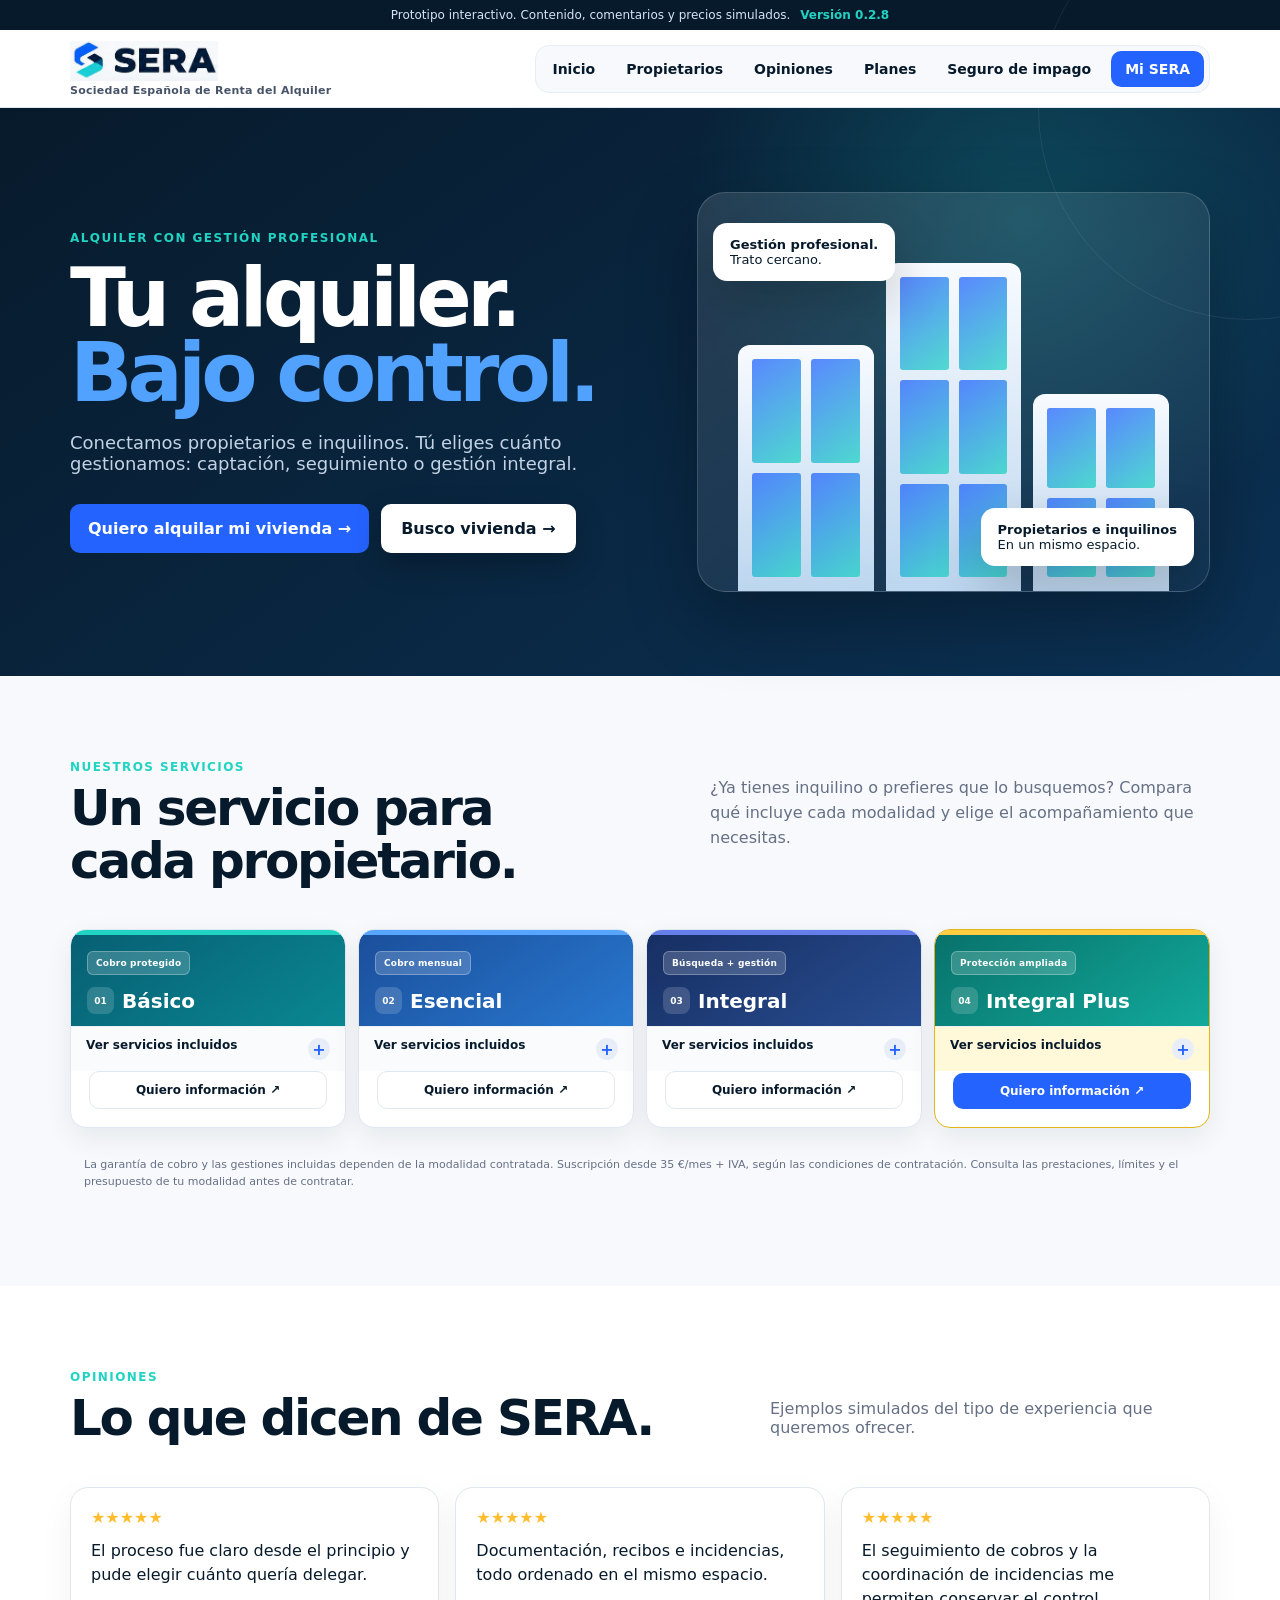
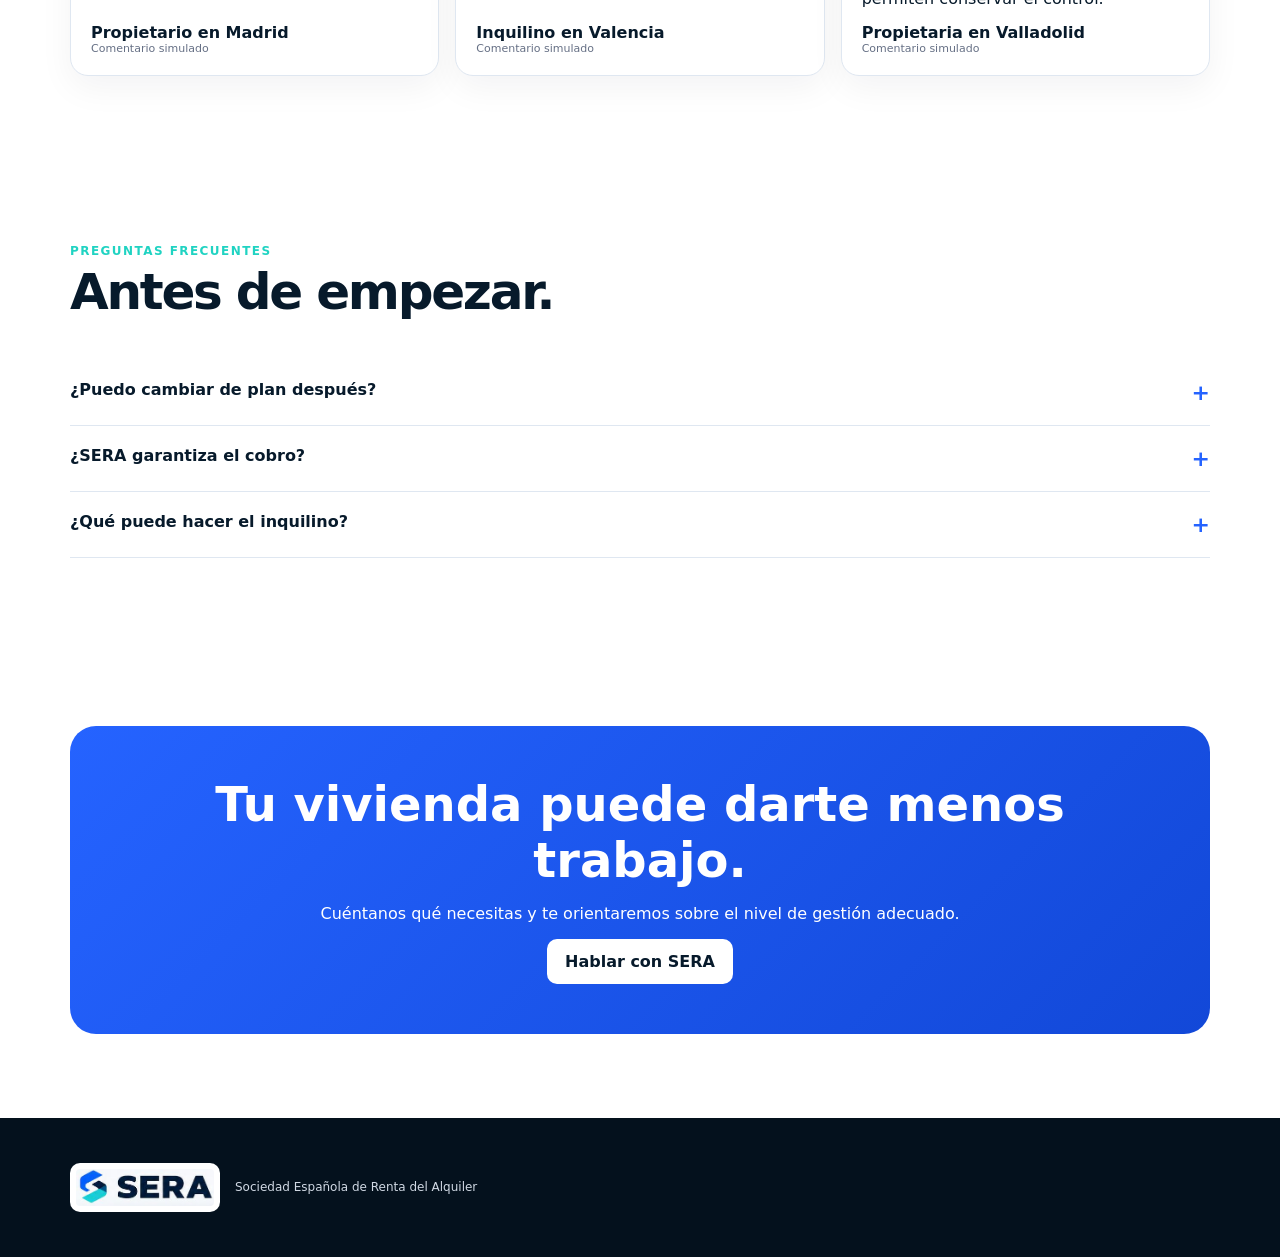
==== commit 25095d2e: "ggg" ====
--- a/index.html
+++ b/index.html
@@ -1,3 +1,3 @@
 <!DOCTYPE html>
 
-<html lang="es"><head><meta charset="utf-8"/><meta content="width=device-width,initial-scale=1" name="viewport"/><meta content="0.2.7" name="application-version"/><title>Inicio | SERA</title><link href="styles.css?v=0.2.7" rel="stylesheet"/></head><body><div class="note">Prototipo interactivo. Contenido, comentarios y precios simulados. <span class="version">Versión 0.2.7</span></div><header><nav class="wrap"><a class="brand" href="index.html"><img alt="SERA" src="[data-uri]"/><small class="brand-name">Sociedad Española de Renta del Alquiler</small></a><div class="links"><a href="index.html">Inicio</a><a href="servicios.html">Propietarios</a><a href="opiniones.html">Opiniones</a><a href="servicios.html#planes">Planes</a><a href="seguro.html">Seguro de impago</a><a class="btn primary" href="mi-sera.html">Mi SERA</a></div><details class="mobile-nav"><summary><span class="hamb"><i></i><i></i><i></i></span>Menú</summary><div class="mobile-nav-panel"><a href="index.html">Inicio</a><a href="servicios.html">Propietarios</a><a href="opiniones.html">Opiniones</a><a href="servicios.html#planes">Planes</a><a href="seguro.html">Seguro de impago</a><a class="btn primary" href="mi-sera.html">Mi SERA</a></div></details></nav></header><main><section class="hero"><div class="wrap hero-grid"><div><div class="eyebrow">Alquiler con gestión profesional</div><h1>Tu alquiler.<span>Bajo control.</span></h1><p>Conectamos propietarios e inquilinos. Tú eliges cuánto gestionamos: captación, seguimiento o gestión integral.</p><div class="actions"><button class="btn primary open" data-modal="contactModal" type="button">Quiero alquilar mi vivienda →</button><button class="btn outline tenant-trigger" data-modal="tenantModal" type="button">Busco vivienda →</button></div></div><div class="visual"><div class="buildings"><div class="tower"><i class="w"></i><i class="w"></i><i class="w"></i><i class="w"></i></div><div class="tower"><i class="w"></i><i class="w"></i><i class="w"></i><i class="w"></i><i class="w"></i><i class="w"></i></div><div class="tower"><i class="w"></i><i class="w"></i><i class="w"></i><i class="w"></i></div></div><div class="float f1"><b>Gestión profesional.</b><br/>Trato cercano.</div><div class="float f2"><b>Propietarios e inquilinos</b><br/>En un mismo espacio.</div></div></div></section><section class="section plans" id="planes"><div class="wrap"><div class="head plans-head"><div><div class="eyebrow">Nuestros servicios</div><h2>Un servicio para cada propietario.</h2></div><p>¿Ya tienes inquilino o prefieres que lo busquemos? Compara qué incluye cada modalidad y elige el acompañamiento que necesitas.</p></div><div class="plans-grid"><article class="plan-card"><header class="plan-header"><span class="plan-badge">Cobro protegido</span><div class="plan-heading"><span class="plan-index">01</span><h3>Básico</h3></div></header><details class="plan-details"><summary><span>Ver servicios incluidos</span><span class="plan-add">+</span></summary><div class="plan-body"><ul><li>Tú aportas el inquilino.</li><li>Garantía de hasta 12 mensualidades.</li><li>Honorarios iniciales: media mensualidad + IVA.</li><li>Sin suscripción mensual.</li></ul></div></details><button class="btn outline open" data-modal="contactModal" type="button">Quiero información ↗</button></article><article class="plan-card"><header class="plan-header"><span class="plan-badge">Cobro mensual</span><div class="plan-heading"><span class="plan-index">02</span><h3>Esencial</h3></div></header><details class="plan-details"><summary><span>Ver servicios incluidos</span><span class="plan-add">+</span></summary><div class="plan-body"><ul><li>Tú aportas el inquilino.</li><li>Garantía de hasta 12 mensualidades.</li><li>Abono de la renta el día 5 de cada mes.</li><li>Honorarios iniciales: 0 €.</li><li>Suscripción: desde 35 €/mes + IVA.</li></ul></div></details><button class="btn outline open" data-modal="contactModal" type="button">Quiero información ↗</button></article><article class="plan-card"><header class="plan-header"><span class="plan-badge">Búsqueda + gestión</span><div class="plan-heading"><span class="plan-index">03</span><h3>Integral</h3></div></header><details class="plan-details"><summary><span>Ver servicios incluidos</span><span class="plan-add">+</span></summary><div class="plan-body"><ul><li>Comercialización y búsqueda de inquilino.</li><li>Garantía de hasta 12 mensualidades.</li><li>Abono de la renta el día 5 de cada mes.</li><li>Honorarios iniciales: una mensualidad + IVA.</li><li>Suscripción: desde 35 €/mes + IVA.</li></ul></div></details><button class="btn outline open" data-modal="contactModal" type="button">Quiero información ↗</button></article><article class="plan-card plan-plus"><header class="plan-header"><span class="plan-badge">Protección ampliada</span><div class="plan-heading"><span class="plan-index">04</span><h3>Integral Plus</h3></div></header><details class="plan-details"><summary><span>Ver servicios incluidos</span><span class="plan-add">+</span></summary><div class="plan-body"><ul><li>Comercialización y búsqueda de inquilino.</li><li>Garantía sin límite de mensualidades, según contrato.</li><li>Gestión integral del alquiler.</li><li>Abono de la renta el día 5 de cada mes.</li><li>Honorarios iniciales: media mensualidad + IVA.</li><li>Suscripción: desde 35 €/mes + IVA.</li></ul></div></details><button class="btn primary open" data-modal="contactModal" type="button">Quiero información ↗</button></article></div><p class="plans-note">La garantía de cobro y las gestiones incluidas dependen de la modalidad contratada. Suscripción desde 35 €/mes + IVA, según las condiciones de contratación. Consulta las prestaciones, límites y el presupuesto de tu modalidad antes de contratar.</p></div></section><section class="section" id="opiniones"><div class="wrap"><div class="head"><div><div class="eyebrow">Opiniones</div><h2>Lo que dicen de SERA.</h2></div><p>Ejemplos simulados del tipo de experiencia que queremos ofrecer.</p></div><div class="testimonial-grid"><article class="testimonial-card"><div class="stars">★★★★★</div><blockquote>El proceso fue claro desde el principio y pude elegir cuánto quería delegar.</blockquote><footer><b>Propietario en Madrid</b><span>Comentario simulado</span></footer></article><article class="testimonial-card"><div class="stars">★★★★★</div><blockquote>Documentación, recibos e incidencias, todo ordenado en el mismo espacio.</blockquote><footer><b>Inquilino en Valencia</b><span>Comentario simulado</span></footer></article><article class="testimonial-card"><div class="stars">★★★★★</div><blockquote>El seguimiento de cobros y la coordinación de incidencias me permiten conservar el control.</blockquote><footer><b>Propietaria en Valladolid</b><span>Comentario simulado</span></footer></article></div></div></section><section class="section"><div class="wrap"><div class="head"><div><div class="eyebrow">Preguntas frecuentes</div><h2>Antes de empezar.</h2></div></div><div class="faq"><button>¿Puedo cambiar de plan después?<span>+</span></button><div class="ans">Sí. La propuesta permite adaptar el nivel de gestión conforme cambien las necesidades del propietario.</div></div><div class="faq"><button>¿SERA garantiza el cobro?<span>+</span></button><div class="ans">No directamente. La cobertura corresponde a la aseguradora y está sujeta a las condiciones de la póliza.</div></div><div class="faq"><button>¿Qué puede hacer el inquilino?<span>+</span></button><div class="ans">Consultar contratos y recibos, comunicar incidencias, aportar documentación y recibir avisos.</div></div></div></section><section class="section"><div class="wrap cta"><h2>Tu vivienda puede darte menos trabajo.</h2><p>Cuéntanos qué necesitas y te orientaremos sobre el nivel de gestión adecuado.</p><button class="btn open" data-modal="contactModal" style="background:white;color:var(--n)" type="button">Hablar con SERA</button></div></section></main><footer><div class="wrap footer-brand"><img alt="SERA" src="[data-uri]"/><p>Sociedad Española de Renta del Alquiler</p></div></footer><div aria-hidden="true" class="modal" id="contactModal"><div class="modal-backdrop" data-close-modal=""></div><section aria-labelledby="contactTitle" aria-modal="true" class="modalbox contact-dialog" role="dialog"><div aria-hidden="true" class="modal-accent"><span></span><span></span><span></span></div><button aria-label="Cerrar formulario" class="close" data-close-modal="" type="button">×</button><div class="dialog-heading"><div aria-hidden="true" class="dialog-icon">↗</div><div><div class="eyebrow">Atención personalizada</div><h2 id="contactTitle">Hablar con SERA</h2><p>Cuéntanos tu situación. Te orientaremos hacia la modalidad más adecuada.</p></div></div><form class="form modern-form" data-form-type="propietario" id="contactForm"><label><span>Nombre y apellidos</span><input autocomplete="name" name="nombre" placeholder="Tu nombre" required=""/></label><label><span>Correo electrónico</span><input autocomplete="email" name="email" placeholder="nombre@correo.com" required="" type="email"/></label><label><span>Teléfono</span><input autocomplete="tel" name="telefono" placeholder="600 000 000" required="" type="tel"/></label><label><span>Tipo de gestión</span><select name="gestion"><option>Básico</option><option>Esencial</option><option>Integral</option><option>Integral Plus</option><option>No lo tengo claro</option></select></label><label class="full"><span>Provincia</span><input autocomplete="address-level2" name="provincia" placeholder="Provincia"/></label><label class="full"><span>Comentario</span><textarea name="comentario" placeholder="Cuéntanos si ya tienes inquilino, cuándo quieres alquilar o qué necesitas delegar" rows="4"></textarea></label><label class="consent full"><input required="" type="checkbox"/><span>Acepto que SERA utilice estos datos para responder a esta solicitud simulada.</span></label><button class="btn primary full" data-modal="contactModal" type="button">Solicitar información <span>→</span></button></form><p class="form-note">Prototipo: el formulario no envía ni almacena información.</p></section></div><div aria-hidden="true" class="modal tenant-modal" id="tenantModal"><div class="modal-backdrop" data-close-modal=""></div><section aria-labelledby="tenantTitle" aria-modal="true" class="modalbox contact-dialog" role="dialog"><div aria-hidden="true" class="modal-accent tenant-accent"><span></span><span></span><span></span></div><button aria-label="Cerrar formulario" class="close" data-close-modal="" type="button">×</button><div class="dialog-heading"><div aria-hidden="true" class="dialog-icon tenant-icon">⌂</div><div><div class="eyebrow">Búsqueda de vivienda</div><h2 id="tenantTitle">Quiero encontrar vivienda</h2><p>Indícanos qué buscas para poder avisarte cuando tengamos una opción adecuada.</p></div></div><form class="form modern-form" data-form-type="inquilino" id="tenantForm"><label><span>Nombre y apellidos</span><input autocomplete="name" name="nombre" placeholder="Tu nombre" required=""/></label><label><span>Correo electrónico</span><input autocomplete="email" name="email" placeholder="nombre@correo.com" required="" type="email"/></label><label><span>Teléfono</span><input autocomplete="tel" name="telefono" placeholder="600 000 000" required="" type="tel"/></label><label><span>Zona o localidad</span><input name="zona" placeholder="Madrid, Alcobendas..." required=""/></label><label><span>Presupuesto máximo</span><input min="0" name="presupuesto" placeholder="€/mes" step="50" type="number"/></label><label><span>Fecha aproximada</span><input name="fecha" type="date"/></label><label class="full"><span>Necesidades de la vivienda</span><textarea name="comentario" placeholder="Número de habitaciones, mascotas, garaje, accesibilidad u otras preferencias" rows="4"></textarea></label><label class="consent full"><input required="" type="checkbox"/><span>Acepto que SERA utilice estos datos para responder a esta solicitud simulada.</span></label><button class="btn primary full" type="submit">Enviar búsqueda <span>→</span></button></form><p class="form-note">Prototipo: el formulario no envía ni almacena información.</p></section></div><div aria-live="polite" class="toast" id="toast" role="status">Solicitud simulada correctamente.</div><script defer="" src="app.js?v=0.2.6"></script></body></html>+<html lang="es"><head><meta charset="utf-8"/><meta content="width=device-width,initial-scale=1" name="viewport"/><meta content="0.2.8" name="application-version"/><title>Inicio | SERA</title><link href="styles.css?v=0.2.8" rel="stylesheet"/></head><body><div class="note">Prototipo interactivo. Contenido, comentarios y precios simulados. <span class="version">Versión 0.2.8</span></div><header><nav class="wrap"><a class="brand" href="index.html"><img alt="SERA" src="[data-uri]"/><small class="brand-name">Sociedad Española de Renta del Alquiler</small></a><div class="links"><a href="index.html">Inicio</a><a href="servicios.html">Propietarios</a><a href="opiniones.html">Opiniones</a><a href="servicios.html#planes">Planes</a><a href="seguro.html">Seguro de impago</a><a class="btn primary" href="mi-sera.html">Mi SERA</a></div><details class="mobile-nav"><summary><span class="hamb"><i></i><i></i><i></i></span>Menú</summary><div class="mobile-nav-panel"><a href="index.html">Inicio</a><a href="servicios.html">Propietarios</a><a href="opiniones.html">Opiniones</a><a href="servicios.html#planes">Planes</a><a href="seguro.html">Seguro de impago</a><a class="btn primary" href="mi-sera.html">Mi SERA</a></div></details></nav></header><main><section class="hero"><div class="wrap hero-grid"><div><div class="eyebrow">Alquiler con gestión profesional</div><h1>Tu alquiler.<span>Bajo control.</span></h1><p>Conectamos propietarios e inquilinos. Tú eliges cuánto gestionamos: captación, seguimiento o gestión integral.</p><div class="actions"><button class="btn primary open" data-modal="contactModal" type="button">Quiero alquilar mi vivienda →</button><button class="btn outline tenant-trigger" data-modal="tenantModal" type="button">Busco vivienda →</button></div></div><div class="visual"><div class="buildings"><div class="tower"><i class="w"></i><i class="w"></i><i class="w"></i><i class="w"></i></div><div class="tower"><i class="w"></i><i class="w"></i><i class="w"></i><i class="w"></i><i class="w"></i><i class="w"></i></div><div class="tower"><i class="w"></i><i class="w"></i><i class="w"></i><i class="w"></i></div></div><div class="float f1"><b>Gestión profesional.</b><br/>Trato cercano.</div><div class="float f2"><b>Propietarios e inquilinos</b><br/>En un mismo espacio.</div></div></div></section><section class="section plans" id="planes"><div class="wrap"><div class="head plans-head"><div><div class="eyebrow">Nuestros servicios</div><h2>Un servicio para cada propietario.</h2></div><p>¿Ya tienes inquilino o prefieres que lo busquemos? Compara qué incluye cada modalidad y elige el acompañamiento que necesitas.</p></div><div class="plans-grid"><article class="plan-basic plan-card"><header class="plan-header"><span class="plan-badge">Cobro protegido</span><div class="plan-heading"><span class="plan-index">01</span><h3>Básico</h3></div></header><details class="plan-details"><summary><span>Ver servicios incluidos</span><span class="plan-add">+</span></summary><div class="plan-body"><ul><li>Tú aportas el inquilino.</li><li>Garantía de hasta 12 mensualidades.</li><li>Honorarios iniciales: media mensualidad + IVA.</li><li>Sin suscripción mensual.</li></ul></div></details><button class="btn outline open" data-modal="contactModal" type="button">Quiero información ↗</button></article><article class="plan-essential plan-card"><header class="plan-header"><span class="plan-badge">Cobro mensual</span><div class="plan-heading"><span class="plan-index">02</span><h3>Esencial</h3></div></header><details class="plan-details"><summary><span>Ver servicios incluidos</span><span class="plan-add">+</span></summary><div class="plan-body"><ul><li>Tú aportas el inquilino.</li><li>Garantía de hasta 12 mensualidades.</li><li>Abono de la renta el día 5 de cada mes.</li><li>Honorarios iniciales: 0 €.</li><li>Suscripción: desde 35 €/mes + IVA.</li></ul></div></details><button class="btn outline open" data-modal="contactModal" type="button">Quiero información ↗</button></article><article class="plan-integral plan-card"><header class="plan-header"><span class="plan-badge">Búsqueda + gestión</span><div class="plan-heading"><span class="plan-index">03</span><h3>Integral</h3></div></header><details class="plan-details"><summary><span>Ver servicios incluidos</span><span class="plan-add">+</span></summary><div class="plan-body"><ul><li>Comercialización y búsqueda de inquilino.</li><li>Garantía de hasta 12 mensualidades.</li><li>Abono de la renta el día 5 de cada mes.</li><li>Honorarios iniciales: una mensualidad + IVA.</li><li>Suscripción: desde 35 €/mes + IVA.</li></ul></div></details><button class="btn outline open" data-modal="contactModal" type="button">Quiero información ↗</button></article><article class="plan-card plan-plus plan-plus-color"><header class="plan-header"><span class="plan-badge">Protección ampliada</span><div class="plan-heading"><span class="plan-index">04</span><h3>Integral Plus</h3></div></header><details class="plan-details"><summary><span>Ver servicios incluidos</span><span class="plan-add">+</span></summary><div class="plan-body"><ul><li>Comercialización y búsqueda de inquilino.</li><li>Garantía sin límite de mensualidades, según contrato.</li><li>Gestión integral del alquiler.</li><li>Abono de la renta el día 5 de cada mes.</li><li>Honorarios iniciales: media mensualidad + IVA.</li><li>Suscripción: desde 35 €/mes + IVA.</li></ul></div></details><button class="btn primary open" data-modal="contactModal" type="button">Quiero información ↗</button></article></div><p class="plans-note">La garantía de cobro y las gestiones incluidas dependen de la modalidad contratada. Suscripción desde 35 €/mes + IVA, según las condiciones de contratación. Consulta las prestaciones, límites y el presupuesto de tu modalidad antes de contratar.</p></div></section><section class="section" id="opiniones"><div class="wrap"><div class="head"><div><div class="eyebrow">Opiniones</div><h2>Lo que dicen de SERA.</h2></div><p>Ejemplos simulados del tipo de experiencia que queremos ofrecer.</p></div><div class="testimonial-grid"><article class="testimonial-card"><div class="stars">★★★★★</div><blockquote>El proceso fue claro desde el principio y pude elegir cuánto quería delegar.</blockquote><footer><b>Propietario en Madrid</b><span>Comentario simulado</span></footer></article><article class="testimonial-card"><div class="stars">★★★★★</div><blockquote>Documentación, recibos e incidencias, todo ordenado en el mismo espacio.</blockquote><footer><b>Inquilino en Valencia</b><span>Comentario simulado</span></footer></article><article class="testimonial-card"><div class="stars">★★★★★</div><blockquote>El seguimiento de cobros y la coordinación de incidencias me permiten conservar el control.</blockquote><footer><b>Propietaria en Valladolid</b><span>Comentario simulado</span></footer></article></div></div></section><section class="section"><div class="wrap"><div class="head"><div><div class="eyebrow">Preguntas frecuentes</div><h2>Antes de empezar.</h2></div></div><div class="faq"><button>¿Puedo cambiar de plan después?<span>+</span></button><div class="ans">Sí. La propuesta permite adaptar el nivel de gestión conforme cambien las necesidades del propietario.</div></div><div class="faq"><button>¿SERA garantiza el cobro?<span>+</span></button><div class="ans">No directamente. La cobertura corresponde a la aseguradora y está sujeta a las condiciones de la póliza.</div></div><div class="faq"><button>¿Qué puede hacer el inquilino?<span>+</span></button><div class="ans">Consultar contratos y recibos, comunicar incidencias, aportar documentación y recibir avisos.</div></div></div></section><section class="section"><div class="wrap cta"><h2>Tu vivienda puede darte menos trabajo.</h2><p>Cuéntanos qué necesitas y te orientaremos sobre el nivel de gestión adecuado.</p><button class="btn open" data-modal="contactModal" style="background:white;color:var(--n)" type="button">Hablar con SERA</button></div></section></main><footer><div class="wrap footer-brand"><img alt="SERA" src="[data-uri]"/><p>Sociedad Española de Renta del Alquiler</p></div></footer><div aria-hidden="true" class="modal" id="contactModal"><div class="modal-backdrop" data-close-modal=""></div><section aria-labelledby="contactTitle" aria-modal="true" class="modalbox contact-dialog" role="dialog"><div aria-hidden="true" class="modal-accent"><span></span><span></span><span></span></div><button aria-label="Cerrar formulario" class="close" data-close-modal="" type="button">×</button><div class="dialog-heading"><div aria-hidden="true" class="dialog-icon">↗</div><div><div class="eyebrow">Atención personalizada</div><h2 id="contactTitle">Hablar con SERA</h2><p>Cuéntanos tu situación. Te orientaremos hacia la modalidad más adecuada.</p></div></div><form class="form modern-form" data-form-type="propietario" id="contactForm"><label><span>Nombre y apellidos</span><input autocomplete="name" name="nombre" placeholder="Tu nombre" required=""/></label><label><span>Correo electrónico</span><input autocomplete="email" name="email" placeholder="nombre@correo.com" required="" type="email"/></label><label><span>Teléfono</span><input autocomplete="tel" name="telefono" placeholder="600 000 000" required="" type="tel"/></label><label><span>Tipo de gestión</span><select name="gestion"><option>Básico</option><option>Esencial</option><option>Integral</option><option>Integral Plus</option><option>No lo tengo claro</option></select></label><label class="full"><span>Provincia</span><input autocomplete="address-level2" name="provincia" placeholder="Provincia"/></label><label class="full"><span>Comentario</span><textarea name="comentario" placeholder="Cuéntanos si ya tienes inquilino, cuándo quieres alquilar o qué necesitas delegar" rows="4"></textarea></label><label class="consent full"><input required="" type="checkbox"/><span>Acepto que SERA utilice estos datos para responder a esta solicitud simulada.</span></label><button class="btn primary full" data-modal="contactModal" type="button">Solicitar información <span>→</span></button></form><p class="form-note">Prototipo: el formulario no envía ni almacena información.</p></section></div><div aria-hidden="true" class="modal tenant-modal" id="tenantModal"><div class="modal-backdrop" data-close-modal=""></div><section aria-labelledby="tenantTitle" aria-modal="true" class="modalbox contact-dialog" role="dialog"><div aria-hidden="true" class="modal-accent tenant-accent"><span></span><span></span><span></span></div><button aria-label="Cerrar formulario" class="close" data-close-modal="" type="button">×</button><div class="dialog-heading"><div aria-hidden="true" class="dialog-icon tenant-icon">⌂</div><div><div class="eyebrow">Búsqueda de vivienda</div><h2 id="tenantTitle">Quiero encontrar vivienda</h2><p>Indícanos qué buscas para poder avisarte cuando tengamos una opción adecuada.</p></div></div><form class="form modern-form" data-form-type="inquilino" id="tenantForm"><label><span>Nombre y apellidos</span><input autocomplete="name" name="nombre" placeholder="Tu nombre" required=""/></label><label><span>Correo electrónico</span><input autocomplete="email" name="email" placeholder="nombre@correo.com" required="" type="email"/></label><label><span>Teléfono</span><input autocomplete="tel" name="telefono" placeholder="600 000 000" required="" type="tel"/></label><label><span>Zona o localidad</span><input name="zona" placeholder="Madrid, Alcobendas..." required=""/></label><label><span>Presupuesto máximo</span><input min="0" name="presupuesto" placeholder="€/mes" step="50" type="number"/></label><label><span>Fecha aproximada</span><input name="fecha" type="date"/></label><label class="full"><span>Necesidades de la vivienda</span><textarea name="comentario" placeholder="Número de habitaciones, mascotas, garaje, accesibilidad u otras preferencias" rows="4"></textarea></label><label class="consent full"><input required="" type="checkbox"/><span>Acepto que SERA utilice estos datos para responder a esta solicitud simulada.</span></label><button class="btn primary full" type="submit">Enviar búsqueda <span>→</span></button></form><p class="form-note">Prototipo: el formulario no envía ni almacena información.</p></section></div><div aria-live="polite" class="toast" id="toast" role="status">Solicitud simulada correctamente.</div><script defer="" src="app.js?v=0.2.6"></script></body></html>
--- a/styles.css
+++ b/styles.css
@@ -78,3 +78,7 @@
 .plans-grid .plan-card{position:relative!important;background:#fff!important}.plans-grid .plan-card::before{content:'';display:block;height:5px;background:linear-gradient(90deg,#20d3c2,#2563ff)}.plans-grid .plan-card:nth-child(1) .plan-header{background:#0b6173!important}.plans-grid .plan-card:nth-child(2) .plan-header{background:#2057a6!important}.plans-grid .plan-card:nth-child(3) .plan-header{background:#22417c!important}.plans-grid .plan-card:nth-child(4) .plan-header{background:#0c8177!important}.plans-grid .plan-header{color:#fff!important;border:0!important}.plans-grid .plan-heading h3,.plans-grid .plan-header h3{color:#fff!important}.plans-grid .plan-badge{background:rgba(255,255,255,.18)!important;color:#fff!important;border:1px solid rgba(255,255,255,.28)!important}.plans-grid .plan-index{background:rgba(255,255,255,.16)!important;color:#fff!important}.insurance-hero,.insurance-process{display:block!important;width:100%!important}.insurance-hero-grid{display:grid!important}.insurance-copy,.insurance-panel{min-width:0!important}.insurance-panel{color:#fff!important}.insurance-panel strong{color:#fff!important}.insurance-process .section-title{display:flex!important}.process-grid{display:grid!important}.process-grid article{display:block!important}.protection-mark{flex:none!important}.protection-mark i{font-size:31px!important;line-height:1!important}.insurance-notice{display:grid!important}
 @media(max-width:850px){.insurance-hero-grid{grid-template-columns:minmax(0,1fr)!important}.insurance-process .section-title{display:block!important}.process-grid{grid-template-columns:repeat(2,minmax(0,1fr))!important}}
 @media(max-width:560px){.plans-grid .plan-card::before{height:4px}.insurance-hero-grid,.process-grid{grid-template-columns:minmax(0,1fr)!important}.insurance-panel{display:grid!important;grid-template-columns:66px minmax(0,1fr)!important}.protection-mark i{font-size:22px!important}}
+
+/* SERA v0.2.8 | contraste CTA y variantes explícitas de planes */
+.hero .tenant-trigger,.hero button[data-modal="tenantModal"]{background:#fff!important;color:#071a2b!important;border:2px solid #fff!important;box-shadow:0 12px 30px rgba(0,0,0,.24)!important;font-weight:900!important}.hero .tenant-trigger:hover,.hero button[data-modal="tenantModal"]:hover{background:#20d3c2!important;border-color:#20d3c2!important;color:#03231f!important;box-shadow:0 15px 34px rgba(32,211,194,.28)!important}.plans-grid .plan-card.plan-basic .plan-header{background:linear-gradient(145deg,#075f73,#0a8792)!important}.plans-grid .plan-card.plan-essential .plan-header{background:linear-gradient(145deg,#1b4f9c,#2878cf)!important}.plans-grid .plan-card.plan-integral .plan-header{background:linear-gradient(145deg,#172f63,#284d91)!important}.plans-grid .plan-card.plan-plus-color .plan-header{background:linear-gradient(145deg,#08726b,#12a99b)!important}.plans-grid .plan-card.plan-basic::before{background:#20d3c2!important}.plans-grid .plan-card.plan-essential::before{background:#58a5ff!important}.plans-grid .plan-card.plan-integral::before{background:#667eea!important}.plans-grid .plan-card.plan-plus-color::before{background:#ffcc42!important}
+@media(max-width:560px){.hero .tenant-trigger,.hero button[data-modal="tenantModal"]{min-height:42px!important;font-size:12px!important}}
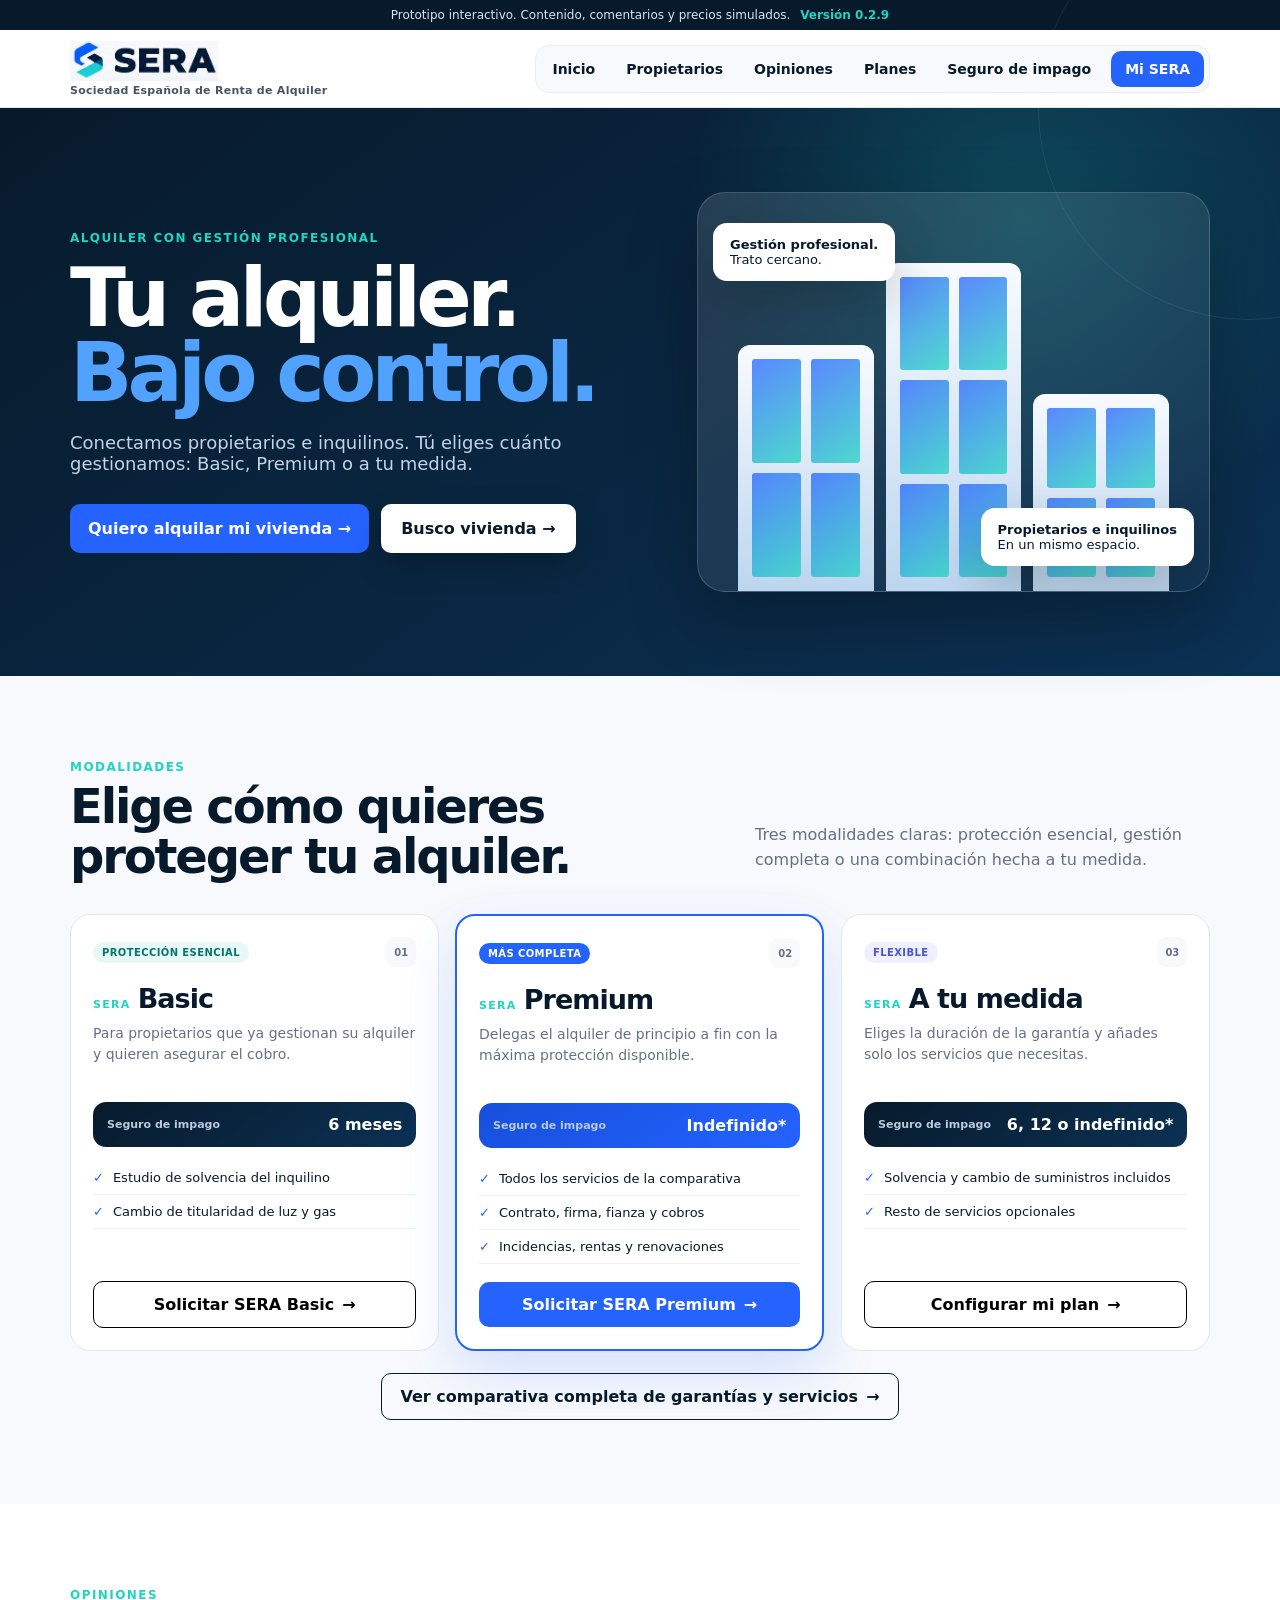
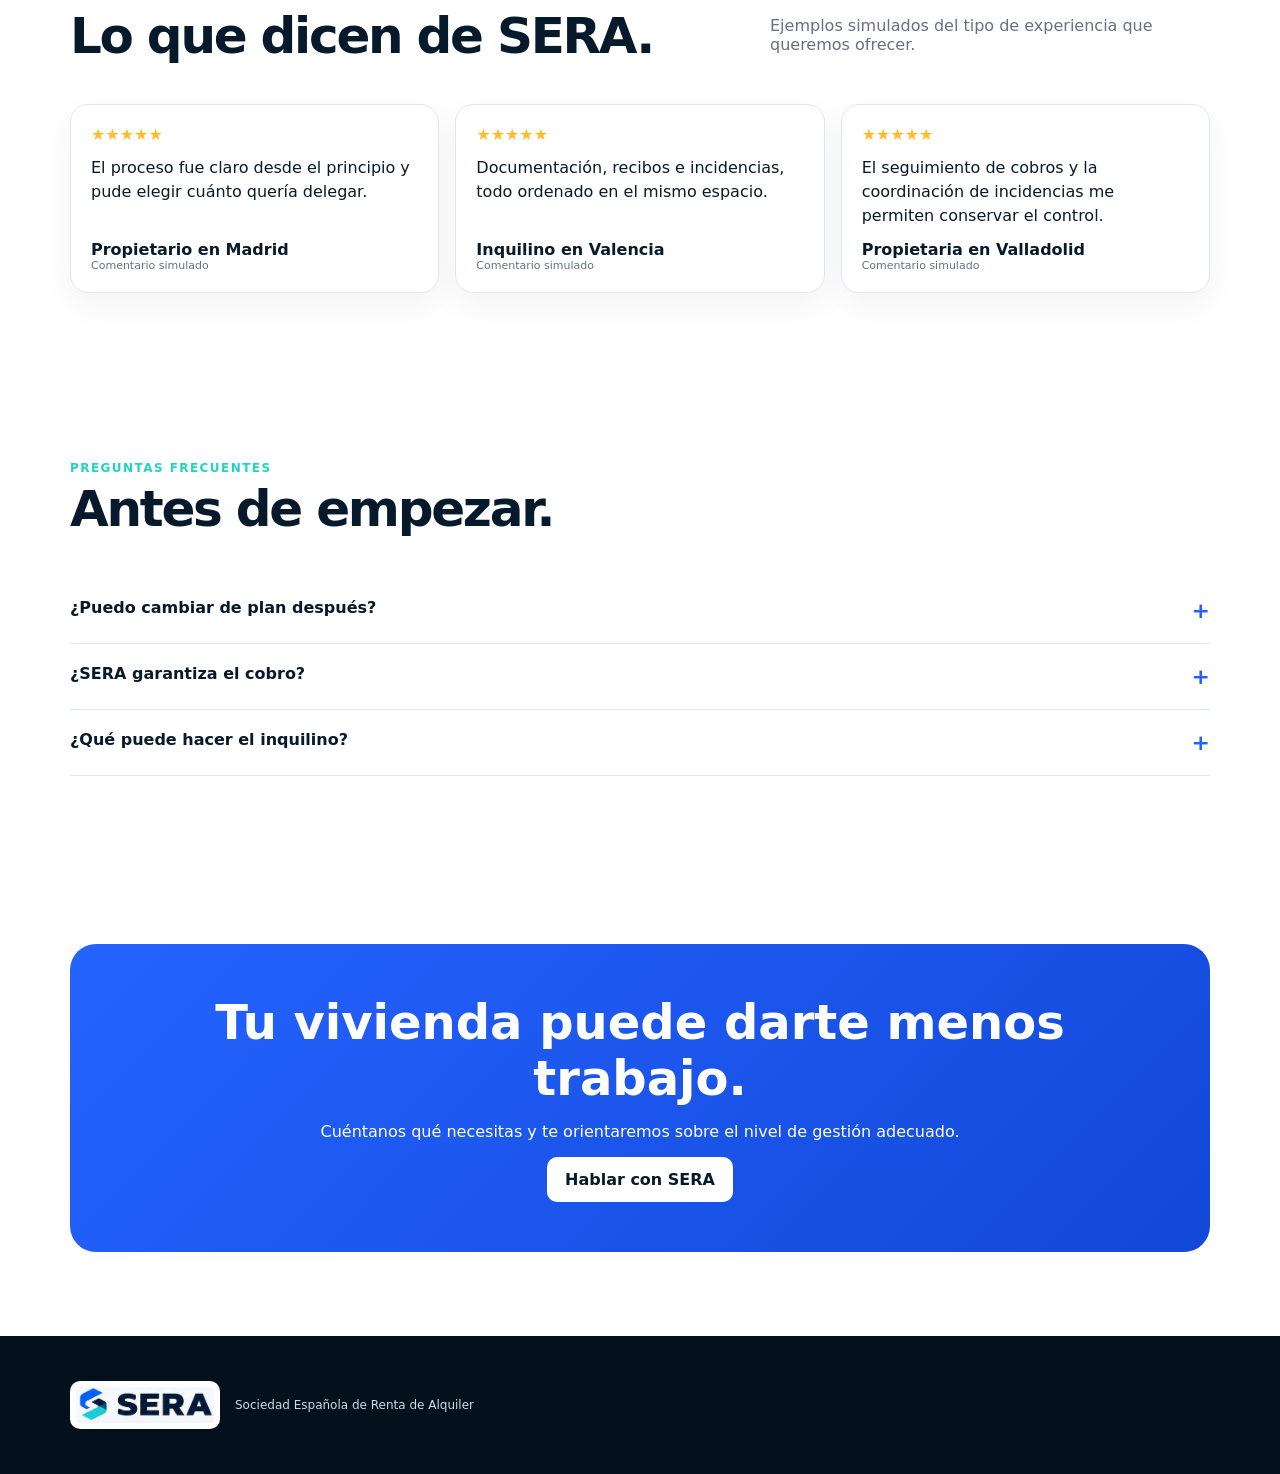
==== commit 26af0466: "FFFFFF" ====
--- a/index.html
+++ b/index.html
@@ -1,3 +1,3 @@
 <!DOCTYPE html>
 
-<html lang="es"><head><meta charset="utf-8"/><meta content="width=device-width,initial-scale=1" name="viewport"/><meta content="0.2.8" name="application-version"/><title>Inicio | SERA</title><link href="styles.css?v=0.2.8" rel="stylesheet"/></head><body><div class="note">Prototipo interactivo. Contenido, comentarios y precios simulados. <span class="version">Versión 0.2.8</span></div><header><nav class="wrap"><a class="brand" href="index.html"><img alt="SERA" src="[data-uri]"/><small class="brand-name">Sociedad Española de Renta del Alquiler</small></a><div class="links"><a href="index.html">Inicio</a><a href="servicios.html">Propietarios</a><a href="opiniones.html">Opiniones</a><a href="servicios.html#planes">Planes</a><a href="seguro.html">Seguro de impago</a><a class="btn primary" href="mi-sera.html">Mi SERA</a></div><details class="mobile-nav"><summary><span class="hamb"><i></i><i></i><i></i></span>Menú</summary><div class="mobile-nav-panel"><a href="index.html">Inicio</a><a href="servicios.html">Propietarios</a><a href="opiniones.html">Opiniones</a><a href="servicios.html#planes">Planes</a><a href="seguro.html">Seguro de impago</a><a class="btn primary" href="mi-sera.html">Mi SERA</a></div></details></nav></header><main><section class="hero"><div class="wrap hero-grid"><div><div class="eyebrow">Alquiler con gestión profesional</div><h1>Tu alquiler.<span>Bajo control.</span></h1><p>Conectamos propietarios e inquilinos. Tú eliges cuánto gestionamos: captación, seguimiento o gestión integral.</p><div class="actions"><button class="btn primary open" data-modal="contactModal" type="button">Quiero alquilar mi vivienda →</button><button class="btn outline tenant-trigger" data-modal="tenantModal" type="button">Busco vivienda →</button></div></div><div class="visual"><div class="buildings"><div class="tower"><i class="w"></i><i class="w"></i><i class="w"></i><i class="w"></i></div><div class="tower"><i class="w"></i><i class="w"></i><i class="w"></i><i class="w"></i><i class="w"></i><i class="w"></i></div><div class="tower"><i class="w"></i><i class="w"></i><i class="w"></i><i class="w"></i></div></div><div class="float f1"><b>Gestión profesional.</b><br/>Trato cercano.</div><div class="float f2"><b>Propietarios e inquilinos</b><br/>En un mismo espacio.</div></div></div></section><section class="section plans" id="planes"><div class="wrap"><div class="head plans-head"><div><div class="eyebrow">Nuestros servicios</div><h2>Un servicio para cada propietario.</h2></div><p>¿Ya tienes inquilino o prefieres que lo busquemos? Compara qué incluye cada modalidad y elige el acompañamiento que necesitas.</p></div><div class="plans-grid"><article class="plan-basic plan-card"><header class="plan-header"><span class="plan-badge">Cobro protegido</span><div class="plan-heading"><span class="plan-index">01</span><h3>Básico</h3></div></header><details class="plan-details"><summary><span>Ver servicios incluidos</span><span class="plan-add">+</span></summary><div class="plan-body"><ul><li>Tú aportas el inquilino.</li><li>Garantía de hasta 12 mensualidades.</li><li>Honorarios iniciales: media mensualidad + IVA.</li><li>Sin suscripción mensual.</li></ul></div></details><button class="btn outline open" data-modal="contactModal" type="button">Quiero información ↗</button></article><article class="plan-essential plan-card"><header class="plan-header"><span class="plan-badge">Cobro mensual</span><div class="plan-heading"><span class="plan-index">02</span><h3>Esencial</h3></div></header><details class="plan-details"><summary><span>Ver servicios incluidos</span><span class="plan-add">+</span></summary><div class="plan-body"><ul><li>Tú aportas el inquilino.</li><li>Garantía de hasta 12 mensualidades.</li><li>Abono de la renta el día 5 de cada mes.</li><li>Honorarios iniciales: 0 €.</li><li>Suscripción: desde 35 €/mes + IVA.</li></ul></div></details><button class="btn outline open" data-modal="contactModal" type="button">Quiero información ↗</button></article><article class="plan-integral plan-card"><header class="plan-header"><span class="plan-badge">Búsqueda + gestión</span><div class="plan-heading"><span class="plan-index">03</span><h3>Integral</h3></div></header><details class="plan-details"><summary><span>Ver servicios incluidos</span><span class="plan-add">+</span></summary><div class="plan-body"><ul><li>Comercialización y búsqueda de inquilino.</li><li>Garantía de hasta 12 mensualidades.</li><li>Abono de la renta el día 5 de cada mes.</li><li>Honorarios iniciales: una mensualidad + IVA.</li><li>Suscripción: desde 35 €/mes + IVA.</li></ul></div></details><button class="btn outline open" data-modal="contactModal" type="button">Quiero información ↗</button></article><article class="plan-card plan-plus plan-plus-color"><header class="plan-header"><span class="plan-badge">Protección ampliada</span><div class="plan-heading"><span class="plan-index">04</span><h3>Integral Plus</h3></div></header><details class="plan-details"><summary><span>Ver servicios incluidos</span><span class="plan-add">+</span></summary><div class="plan-body"><ul><li>Comercialización y búsqueda de inquilino.</li><li>Garantía sin límite de mensualidades, según contrato.</li><li>Gestión integral del alquiler.</li><li>Abono de la renta el día 5 de cada mes.</li><li>Honorarios iniciales: media mensualidad + IVA.</li><li>Suscripción: desde 35 €/mes + IVA.</li></ul></div></details><button class="btn primary open" data-modal="contactModal" type="button">Quiero información ↗</button></article></div><p class="plans-note">La garantía de cobro y las gestiones incluidas dependen de la modalidad contratada. Suscripción desde 35 €/mes + IVA, según las condiciones de contratación. Consulta las prestaciones, límites y el presupuesto de tu modalidad antes de contratar.</p></div></section><section class="section" id="opiniones"><div class="wrap"><div class="head"><div><div class="eyebrow">Opiniones</div><h2>Lo que dicen de SERA.</h2></div><p>Ejemplos simulados del tipo de experiencia que queremos ofrecer.</p></div><div class="testimonial-grid"><article class="testimonial-card"><div class="stars">★★★★★</div><blockquote>El proceso fue claro desde el principio y pude elegir cuánto quería delegar.</blockquote><footer><b>Propietario en Madrid</b><span>Comentario simulado</span></footer></article><article class="testimonial-card"><div class="stars">★★★★★</div><blockquote>Documentación, recibos e incidencias, todo ordenado en el mismo espacio.</blockquote><footer><b>Inquilino en Valencia</b><span>Comentario simulado</span></footer></article><article class="testimonial-card"><div class="stars">★★★★★</div><blockquote>El seguimiento de cobros y la coordinación de incidencias me permiten conservar el control.</blockquote><footer><b>Propietaria en Valladolid</b><span>Comentario simulado</span></footer></article></div></div></section><section class="section"><div class="wrap"><div class="head"><div><div class="eyebrow">Preguntas frecuentes</div><h2>Antes de empezar.</h2></div></div><div class="faq"><button>¿Puedo cambiar de plan después?<span>+</span></button><div class="ans">Sí. La propuesta permite adaptar el nivel de gestión conforme cambien las necesidades del propietario.</div></div><div class="faq"><button>¿SERA garantiza el cobro?<span>+</span></button><div class="ans">No directamente. La cobertura corresponde a la aseguradora y está sujeta a las condiciones de la póliza.</div></div><div class="faq"><button>¿Qué puede hacer el inquilino?<span>+</span></button><div class="ans">Consultar contratos y recibos, comunicar incidencias, aportar documentación y recibir avisos.</div></div></div></section><section class="section"><div class="wrap cta"><h2>Tu vivienda puede darte menos trabajo.</h2><p>Cuéntanos qué necesitas y te orientaremos sobre el nivel de gestión adecuado.</p><button class="btn open" data-modal="contactModal" style="background:white;color:var(--n)" type="button">Hablar con SERA</button></div></section></main><footer><div class="wrap footer-brand"><img alt="SERA" src="[data-uri]"/><p>Sociedad Española de Renta del Alquiler</p></div></footer><div aria-hidden="true" class="modal" id="contactModal"><div class="modal-backdrop" data-close-modal=""></div><section aria-labelledby="contactTitle" aria-modal="true" class="modalbox contact-dialog" role="dialog"><div aria-hidden="true" class="modal-accent"><span></span><span></span><span></span></div><button aria-label="Cerrar formulario" class="close" data-close-modal="" type="button">×</button><div class="dialog-heading"><div aria-hidden="true" class="dialog-icon">↗</div><div><div class="eyebrow">Atención personalizada</div><h2 id="contactTitle">Hablar con SERA</h2><p>Cuéntanos tu situación. Te orientaremos hacia la modalidad más adecuada.</p></div></div><form class="form modern-form" data-form-type="propietario" id="contactForm"><label><span>Nombre y apellidos</span><input autocomplete="name" name="nombre" placeholder="Tu nombre" required=""/></label><label><span>Correo electrónico</span><input autocomplete="email" name="email" placeholder="nombre@correo.com" required="" type="email"/></label><label><span>Teléfono</span><input autocomplete="tel" name="telefono" placeholder="600 000 000" required="" type="tel"/></label><label><span>Tipo de gestión</span><select name="gestion"><option>Básico</option><option>Esencial</option><option>Integral</option><option>Integral Plus</option><option>No lo tengo claro</option></select></label><label class="full"><span>Provincia</span><input autocomplete="address-level2" name="provincia" placeholder="Provincia"/></label><label class="full"><span>Comentario</span><textarea name="comentario" placeholder="Cuéntanos si ya tienes inquilino, cuándo quieres alquilar o qué necesitas delegar" rows="4"></textarea></label><label class="consent full"><input required="" type="checkbox"/><span>Acepto que SERA utilice estos datos para responder a esta solicitud simulada.</span></label><button class="btn primary full" data-modal="contactModal" type="button">Solicitar información <span>→</span></button></form><p class="form-note">Prototipo: el formulario no envía ni almacena información.</p></section></div><div aria-hidden="true" class="modal tenant-modal" id="tenantModal"><div class="modal-backdrop" data-close-modal=""></div><section aria-labelledby="tenantTitle" aria-modal="true" class="modalbox contact-dialog" role="dialog"><div aria-hidden="true" class="modal-accent tenant-accent"><span></span><span></span><span></span></div><button aria-label="Cerrar formulario" class="close" data-close-modal="" type="button">×</button><div class="dialog-heading"><div aria-hidden="true" class="dialog-icon tenant-icon">⌂</div><div><div class="eyebrow">Búsqueda de vivienda</div><h2 id="tenantTitle">Quiero encontrar vivienda</h2><p>Indícanos qué buscas para poder avisarte cuando tengamos una opción adecuada.</p></div></div><form class="form modern-form" data-form-type="inquilino" id="tenantForm"><label><span>Nombre y apellidos</span><input autocomplete="name" name="nombre" placeholder="Tu nombre" required=""/></label><label><span>Correo electrónico</span><input autocomplete="email" name="email" placeholder="nombre@correo.com" required="" type="email"/></label><label><span>Teléfono</span><input autocomplete="tel" name="telefono" placeholder="600 000 000" required="" type="tel"/></label><label><span>Zona o localidad</span><input name="zona" placeholder="Madrid, Alcobendas..." required=""/></label><label><span>Presupuesto máximo</span><input min="0" name="presupuesto" placeholder="€/mes" step="50" type="number"/></label><label><span>Fecha aproximada</span><input name="fecha" type="date"/></label><label class="full"><span>Necesidades de la vivienda</span><textarea name="comentario" placeholder="Número de habitaciones, mascotas, garaje, accesibilidad u otras preferencias" rows="4"></textarea></label><label class="consent full"><input required="" type="checkbox"/><span>Acepto que SERA utilice estos datos para responder a esta solicitud simulada.</span></label><button class="btn primary full" type="submit">Enviar búsqueda <span>→</span></button></form><p class="form-note">Prototipo: el formulario no envía ni almacena información.</p></section></div><div aria-live="polite" class="toast" id="toast" role="status">Solicitud simulada correctamente.</div><script defer="" src="app.js?v=0.2.6"></script></body></html>+<html lang="es"><head><meta charset="utf-8"/><meta content="width=device-width,initial-scale=1" name="viewport"/><meta content="0.2.9" name="application-version"/><title>Inicio | SERA</title><link href="styles.css?v=0.2.9" rel="stylesheet"/></head><body><div class="note">Prototipo interactivo. Contenido, comentarios y precios simulados. <span class="version">Versión 0.2.9</span></div><header><nav class="wrap"><a class="brand" href="index.html"><img alt="SERA" src="[data-uri]"/><small class="brand-name">Sociedad Española de Renta de Alquiler</small></a><div class="links"><a href="index.html">Inicio</a><a href="servicios.html">Propietarios</a><a href="opiniones.html">Opiniones</a><a href="servicios.html#planes">Planes</a><a href="seguro.html">Seguro de impago</a><a class="btn primary" href="mi-sera.html">Mi SERA</a></div><details class="mobile-nav"><summary><span class="hamb"><i></i><i></i><i></i></span>Menú</summary><div class="mobile-nav-panel"><a href="index.html">Inicio</a><a href="servicios.html">Propietarios</a><a href="opiniones.html">Opiniones</a><a href="servicios.html#planes">Planes</a><a href="seguro.html">Seguro de impago</a><a class="btn primary" href="mi-sera.html">Mi SERA</a></div></details></nav></header><main><section class="hero"><div class="wrap hero-grid"><div><div class="eyebrow">Alquiler con gestión profesional</div><h1>Tu alquiler.<span>Bajo control.</span></h1><p>Conectamos propietarios e inquilinos. Tú eliges cuánto gestionamos: Basic, Premium o a tu medida.</p><div class="actions"><button class="btn primary open" data-modal="contactModal" type="button">Quiero alquilar mi vivienda →</button><button class="btn outline tenant-trigger" data-modal="tenantModal" type="button">Busco vivienda →</button></div></div><div class="visual"><div class="buildings"><div class="tower"><i class="w"></i><i class="w"></i><i class="w"></i><i class="w"></i></div><div class="tower"><i class="w"></i><i class="w"></i><i class="w"></i><i class="w"></i><i class="w"></i><i class="w"></i></div><div class="tower"><i class="w"></i><i class="w"></i><i class="w"></i><i class="w"></i></div></div><div class="float f1"><b>Gestión profesional.</b><br/>Trato cercano.</div><div class="float f2"><b>Propietarios e inquilinos</b><br/>En un mismo espacio.</div></div></div></section><section class="section plans" id="planes"><div class="wrap"><div class="section-title plans-title"><div><div class="eyebrow">Modalidades</div><h2>Elige cómo quieres proteger tu alquiler.</h2></div><p>Tres modalidades claras: protección esencial, gestión completa o una combinación hecha a tu medida.</p></div><div class="sera-plans"><article class="sera-plan sp-basic card"><div class="sp-top"><span class="sp-tag">Protección esencial</span><span class="sp-index">01</span></div><h3><small>SERA</small>Basic</h3><p class="sp-lead">Para propietarios que ya gestionan su alquiler y quieren asegurar el cobro.</p><div class="sp-key"><span>Seguro de impago</span><strong>6 meses</strong></div><ul class="sp-list"><li>Estudio de solvencia del inquilino</li><li>Cambio de titularidad de luz y gas</li></ul><button class="btn outline" type="button" data-modal="contactModal" data-plan="SERA Basic">Solicitar SERA Basic <span>→</span></button></article><article class="sera-plan sp-premium card featured"><div class="sp-top"><span class="sp-tag">Más completa</span><span class="sp-index">02</span></div><h3><small>SERA</small>Premium</h3><p class="sp-lead">Delegas el alquiler de principio a fin con la máxima protección disponible.</p><div class="sp-key"><span>Seguro de impago</span><strong>Indefinido*</strong></div><ul class="sp-list"><li>Todos los servicios de la comparativa</li><li>Contrato, firma, fianza y cobros</li><li>Incidencias, rentas y renovaciones</li></ul><button class="btn primary" type="button" data-modal="contactModal" data-plan="SERA Premium">Solicitar SERA Premium <span>→</span></button></article><article class="sera-plan sp-custom card"><div class="sp-top"><span class="sp-tag">Flexible</span><span class="sp-index">03</span></div><h3><small>SERA</small>A tu medida</h3><p class="sp-lead">Eliges la duración de la garantía y añades solo los servicios que necesitas.</p><div class="sp-key"><span>Seguro de impago</span><strong>6, 12 o indefinido*</strong></div><ul class="sp-list"><li>Solvencia y cambio de suministros incluidos</li><li>Resto de servicios opcionales</li></ul><button class="btn outline" type="button" data-modal="contactModal" data-plan="SERA A tu medida">Configurar mi plan <span>→</span></button></article></div><div class="plans-more"><a class="btn outline" href="servicios.html#comparativa">Ver comparativa completa de garantías y servicios <span>→</span></a></div></div></section><section class="section" id="opiniones"><div class="wrap"><div class="head"><div><div class="eyebrow">Opiniones</div><h2>Lo que dicen de SERA.</h2></div><p>Ejemplos simulados del tipo de experiencia que queremos ofrecer.</p></div><div class="testimonial-grid"><article class="testimonial-card"><div class="stars">★★★★★</div><blockquote>El proceso fue claro desde el principio y pude elegir cuánto quería delegar.</blockquote><footer><b>Propietario en Madrid</b><span>Comentario simulado</span></footer></article><article class="testimonial-card"><div class="stars">★★★★★</div><blockquote>Documentación, recibos e incidencias, todo ordenado en el mismo espacio.</blockquote><footer><b>Inquilino en Valencia</b><span>Comentario simulado</span></footer></article><article class="testimonial-card"><div class="stars">★★★★★</div><blockquote>El seguimiento de cobros y la coordinación de incidencias me permiten conservar el control.</blockquote><footer><b>Propietaria en Valladolid</b><span>Comentario simulado</span></footer></article></div></div></section><section class="section"><div class="wrap"><div class="head"><div><div class="eyebrow">Preguntas frecuentes</div><h2>Antes de empezar.</h2></div></div><div class="faq"><button>¿Puedo cambiar de plan después?<span>+</span></button><div class="ans">Sí. La propuesta permite adaptar el nivel de gestión conforme cambien las necesidades del propietario.</div></div><div class="faq"><button>¿SERA garantiza el cobro?<span>+</span></button><div class="ans">No directamente. La cobertura corresponde a la aseguradora y está sujeta a las condiciones de la póliza.</div></div><div class="faq"><button>¿Qué puede hacer el inquilino?<span>+</span></button><div class="ans">Consultar contratos y recibos, comunicar incidencias, aportar documentación y recibir avisos.</div></div></div></section><section class="section"><div class="wrap cta"><h2>Tu vivienda puede darte menos trabajo.</h2><p>Cuéntanos qué necesitas y te orientaremos sobre el nivel de gestión adecuado.</p><button class="btn open" data-modal="contactModal" style="background:white;color:var(--n)" type="button">Hablar con SERA</button></div></section></main><footer><div class="wrap footer-brand"><img alt="SERA" src="[data-uri]"/><p>Sociedad Española de Renta de Alquiler</p></div></footer><div aria-hidden="true" class="modal" id="contactModal"><div class="modal-backdrop" data-close-modal=""></div><section aria-labelledby="contactTitle" aria-modal="true" class="modalbox contact-dialog" role="dialog"><div aria-hidden="true" class="modal-accent"><span></span><span></span><span></span></div><button aria-label="Cerrar formulario" class="close" data-close-modal="" type="button">×</button><div class="dialog-heading"><div aria-hidden="true" class="dialog-icon">↗</div><div><div class="eyebrow">Atención personalizada</div><h2 id="contactTitle">Hablar con SERA</h2><p>Cuéntanos tu situación. Te orientaremos hacia la modalidad más adecuada.</p></div></div><form class="form modern-form" data-form-type="propietario" id="contactForm"><label><span>Nombre y apellidos</span><input autocomplete="name" name="nombre" placeholder="Tu nombre" required=""/></label><label><span>Correo electrónico</span><input autocomplete="email" name="email" placeholder="nombre@correo.com" required="" type="email"/></label><label><span>Teléfono</span><input autocomplete="tel" name="telefono" placeholder="600 000 000" required="" type="tel"/></label><label><span>Tipo de gestión</span><select name="gestion"><option>SERA Basic</option><option>SERA Premium</option><option>SERA A tu medida</option><option>No lo tengo claro</option></select></label><label class="full"><span>Provincia</span><input autocomplete="address-level2" name="provincia" placeholder="Provincia"/></label><label class="full"><span>Comentario</span><textarea name="comentario" placeholder="Cuéntanos si ya tienes inquilino, cuándo quieres alquilar o qué necesitas delegar" rows="4"></textarea></label><label class="consent full"><input required="" type="checkbox"/><span>Acepto que SERA utilice estos datos para responder a esta solicitud simulada.</span></label><button class="btn primary full" type="submit">Solicitar información <span>→</span></button></form><p class="form-note">Prototipo: el formulario no envía ni almacena información.</p></section></div><div aria-hidden="true" class="modal tenant-modal" id="tenantModal"><div class="modal-backdrop" data-close-modal=""></div><section aria-labelledby="tenantTitle" aria-modal="true" class="modalbox contact-dialog" role="dialog"><div aria-hidden="true" class="modal-accent tenant-accent"><span></span><span></span><span></span></div><button aria-label="Cerrar formulario" class="close" data-close-modal="" type="button">×</button><div class="dialog-heading"><div aria-hidden="true" class="dialog-icon tenant-icon">⌂</div><div><div class="eyebrow">Búsqueda de vivienda</div><h2 id="tenantTitle">Quiero encontrar vivienda</h2><p>Indícanos qué buscas para poder avisarte cuando tengamos una opción adecuada.</p></div></div><form class="form modern-form" data-form-type="inquilino" id="tenantForm"><label><span>Nombre y apellidos</span><input autocomplete="name" name="nombre" placeholder="Tu nombre" required=""/></label><label><span>Correo electrónico</span><input autocomplete="email" name="email" placeholder="nombre@correo.com" required="" type="email"/></label><label><span>Teléfono</span><input autocomplete="tel" name="telefono" placeholder="600 000 000" required="" type="tel"/></label><label><span>Zona o localidad</span><input name="zona" placeholder="Madrid, Alcobendas..." required=""/></label><label><span>Presupuesto máximo</span><input min="0" name="presupuesto" placeholder="€/mes" step="50" type="number"/></label><label><span>Fecha aproximada</span><input name="fecha" type="date"/></label><label class="full"><span>Necesidades de la vivienda</span><textarea name="comentario" placeholder="Número de habitaciones, mascotas, garaje, accesibilidad u otras preferencias" rows="4"></textarea></label><label class="consent full"><input required="" type="checkbox"/><span>Acepto que SERA utilice estos datos para responder a esta solicitud simulada.</span></label><button class="btn primary full" type="submit">Enviar búsqueda <span>→</span></button></form><p class="form-note">Prototipo: el formulario no envía ni almacena información.</p></section></div><div aria-live="polite" class="toast" id="toast" role="status">Solicitud simulada correctamente.</div><script defer="" src="app.js?v=0.2.9"></script></body></html>
--- a/styles.css
+++ b/styles.css
@@ -82,3 +82,60 @@
 /* SERA v0.2.8 | contraste CTA y variantes explícitas de planes */
 .hero .tenant-trigger,.hero button[data-modal="tenantModal"]{background:#fff!important;color:#071a2b!important;border:2px solid #fff!important;box-shadow:0 12px 30px rgba(0,0,0,.24)!important;font-weight:900!important}.hero .tenant-trigger:hover,.hero button[data-modal="tenantModal"]:hover{background:#20d3c2!important;border-color:#20d3c2!important;color:#03231f!important;box-shadow:0 15px 34px rgba(32,211,194,.28)!important}.plans-grid .plan-card.plan-basic .plan-header{background:linear-gradient(145deg,#075f73,#0a8792)!important}.plans-grid .plan-card.plan-essential .plan-header{background:linear-gradient(145deg,#1b4f9c,#2878cf)!important}.plans-grid .plan-card.plan-integral .plan-header{background:linear-gradient(145deg,#172f63,#284d91)!important}.plans-grid .plan-card.plan-plus-color .plan-header{background:linear-gradient(145deg,#08726b,#12a99b)!important}.plans-grid .plan-card.plan-basic::before{background:#20d3c2!important}.plans-grid .plan-card.plan-essential::before{background:#58a5ff!important}.plans-grid .plan-card.plan-integral::before{background:#667eea!important}.plans-grid .plan-card.plan-plus-color::before{background:#ffcc42!important}
 @media(max-width:560px){.hero .tenant-trigger,.hero button[data-modal="tenantModal"]{min-height:42px!important;font-size:12px!important}}
+/* SERA v0.2.9 | modalidades Basic, Premium y A tu medida + comparativa */
+.sera-plans{display:grid;grid-template-columns:repeat(3,minmax(0,1fr));gap:16px;align-items:stretch}
+.sera-plan{display:flex!important;flex-direction:column;padding:22px!important;border-radius:20px!important;background:#fff}
+.sera-plan.featured{border:2px solid var(--b)!important;box-shadow:0 22px 55px rgba(37,99,255,.16)}
+.sp-top{display:flex;justify-content:space-between;align-items:center;margin-bottom:16px}
+.sp-tag{padding:5px 9px;border-radius:999px;background:#eef4ff;color:var(--b);font-size:10px;font-weight:900;letter-spacing:.04em;text-transform:uppercase}
+.sp-basic .sp-tag{background:#e7f8f6;color:#08756b}.sp-custom .sp-tag{background:#eef0ff;color:#4a55c9}
+.sp-premium .sp-tag{background:var(--b);color:#fff}
+.sp-index{display:grid;place-items:center;width:30px;height:30px;border-radius:9px;background:var(--bg);color:var(--m);font-size:10px;font-weight:900}
+.sera-plan h3{display:flex;align-items:baseline;gap:7px;margin:0!important;font-size:27px!important;letter-spacing:-.035em}
+.sera-plan h3 small,.compare-table thead small{font-size:11px;font-weight:900;letter-spacing:.12em;color:var(--c)}
+.sp-lead{min-height:63px;margin:9px 0 16px;color:var(--m);font-size:14px;line-height:1.5}
+.sp-key{display:flex;justify-content:space-between;align-items:center;gap:10px;padding:13px 14px;border-radius:13px;background:linear-gradient(145deg,#071a2b,#0b3154);color:#fff}
+.sp-premium .sp-key{background:linear-gradient(145deg,#164fdc,#2563ff)}
+.sp-key span{color:#b9cadd;font-size:11px;font-weight:800}.sp-key strong{font-size:16px;text-align:right}
+.sp-list{flex:1;margin:14px 0 18px!important}.sp-list li{font-size:13px}
+.sera-plan .btn{width:100%;margin-top:auto!important;display:flex;justify-content:center;gap:8px}
+.sera-plan .btn span{transition:transform .2s}.sera-plan .btn:hover span{transform:translateX(4px)}
+.compare{margin-top:34px;padding:24px;border:1px solid var(--l);border-radius:22px;background:#fff;box-shadow:0 14px 40px rgba(7,26,43,.07)}
+.compare-head{display:flex;justify-content:space-between;align-items:end;gap:18px;margin-bottom:16px}
+.compare-head h3{margin:6px 0 0;font-size:26px;letter-spacing:-.03em}
+.compare-legend{display:flex;flex-wrap:wrap;gap:12px;color:var(--m);font-size:12px;font-weight:700}
+.compare-legend span{display:flex;align-items:center;gap:6px}
+.compare-scroll{overflow-x:auto;border-radius:14px;border:1px solid var(--l)}
+.compare-table{width:100%;min-width:720px;border-collapse:separate;border-spacing:0;font-size:13px}
+.compare-table th,.compare-table td{padding:12px 14px;border-bottom:1px solid #edf1f6;text-align:center;vertical-align:middle}
+.compare-table tbody th{text-align:left;font-weight:750;color:var(--n);background:#fff;position:sticky;left:0;z-index:1}
+.compare-table thead th{position:sticky;top:0;background:var(--n);color:#fff;font-size:15px;font-weight:900;line-height:1.15}
+.compare-table thead th:first-child{text-align:left;font-size:11px;letter-spacing:.08em;text-transform:uppercase;color:#b9cadd;z-index:2}
+.compare-table thead small{display:block}
+.compare-table thead th.hl{background:var(--b)}
+.compare-table td.hl{background:#f3f7ff}
+.compare-table tbody tr{transition:background .18s}.compare-table tbody tr:hover td,.compare-table tbody tr:hover th{background:#eef5ff}
+.compare-table tbody tr:last-child th,.compare-table tbody tr:last-child td{border-bottom:0}
+.row-key th,.row-key td{background:#f7fbfb}
+.cv{display:inline-grid;place-items:center;width:24px;height:24px;border-radius:50%;font-style:normal;font-weight:900;font-size:12px}
+.cv.inc{background:#e3f8f1;color:#0c8a5f}.cv.opt{background:#fff;color:var(--b);border:1.5px solid var(--b)}.cv.no{color:#b3bcc8}
+.cv-txt{font-size:13px;color:var(--n)}.cv-req{display:inline-block;padding:4px 8px;border-radius:7px;background:#fff6dc;color:#7a5a00;font-size:11px;font-weight:800;line-height:1.3}
+.compare-tabs{display:none}
+.compare-notes{display:grid;gap:8px;margin-top:14px}.compare-notes p{margin:0;padding:11px 13px;border-radius:10px;background:var(--bg);color:#475467;font-size:12px;line-height:1.5}
+.compare-notes p:first-child{border-left:3px solid var(--c)}
+.contact-dialog select.prefilled{border-color:var(--b);box-shadow:0 0 0 4px rgba(37,99,255,.11)}
+.home-empty{display:none;grid-column:1/-1;padding:26px;text-align:center;color:var(--m);border:1px dashed var(--l);border-radius:16px}
+.property .btn{margin-top:auto}
+@media(max-width:1000px){.sera-plans{grid-template-columns:repeat(2,minmax(0,1fr))}.sp-lead{min-height:auto}}
+@media(max-width:700px){.sera-plans{grid-template-columns:minmax(0,1fr);gap:10px}
+.compare{padding:14px;border-radius:16px}.compare-head{display:block}.compare-head h3{font-size:21px}.compare-legend{margin-top:8px;gap:9px;font-size:10px}
+.compare-tabs{display:grid;grid-template-columns:repeat(3,1fr);gap:4px;margin-bottom:10px;padding:4px;border-radius:12px;background:var(--bg)}
+.compare-tabs button{border:0;border-radius:9px;padding:9px 4px;background:transparent;color:var(--m);font:inherit;font-size:12px;font-weight:850;cursor:pointer;transition:.2s}
+.compare-tabs button[aria-selected="true"]{background:#fff;color:var(--b);box-shadow:0 5px 14px rgba(7,26,43,.1)}
+.compare-scroll{overflow:visible}.compare-table{min-width:0;font-size:11px}
+.compare-table th,.compare-table td{padding:9px 8px}.compare-table thead th{font-size:13px}
+.compare-table[data-show="1"] .c2,.compare-table[data-show="1"] .c3,.compare-table[data-show="2"] .c1,.compare-table[data-show="2"] .c3,.compare-table[data-show="3"] .c1,.compare-table[data-show="3"] .c2{display:none}
+.compare-table td{width:42%}.compare-table tbody th{position:static}.compare-table td.hl{background:transparent}.compare-table thead th.hl{background:var(--n)}
+.compare-notes p{font-size:10px;padding:9px}}
+@media(max-width:560px){.sera-plan{padding:15px!important;border-radius:15px!important}.sp-top{margin-bottom:10px}.sera-plan h3{font-size:22px!important}.sp-lead{font-size:12px;margin:6px 0 11px}.sp-key{padding:10px 11px}.sp-key strong{font-size:13px}.sp-list{margin:10px 0 12px!important}.sp-list li{font-size:11px;padding:5px 0}.sera-plan .btn{padding:10px;font-size:12px}}
+.plans-more{display:flex;justify-content:center;margin-top:22px}.plans-more .btn{display:inline-flex;gap:8px;align-items:center}.plans-more .btn span{transition:transform .2s}.plans-more .btn:hover span{transform:translateX(4px)}@media(max-width:560px){.plans-more .btn{width:100%;justify-content:center;font-size:12px;padding:11px}}
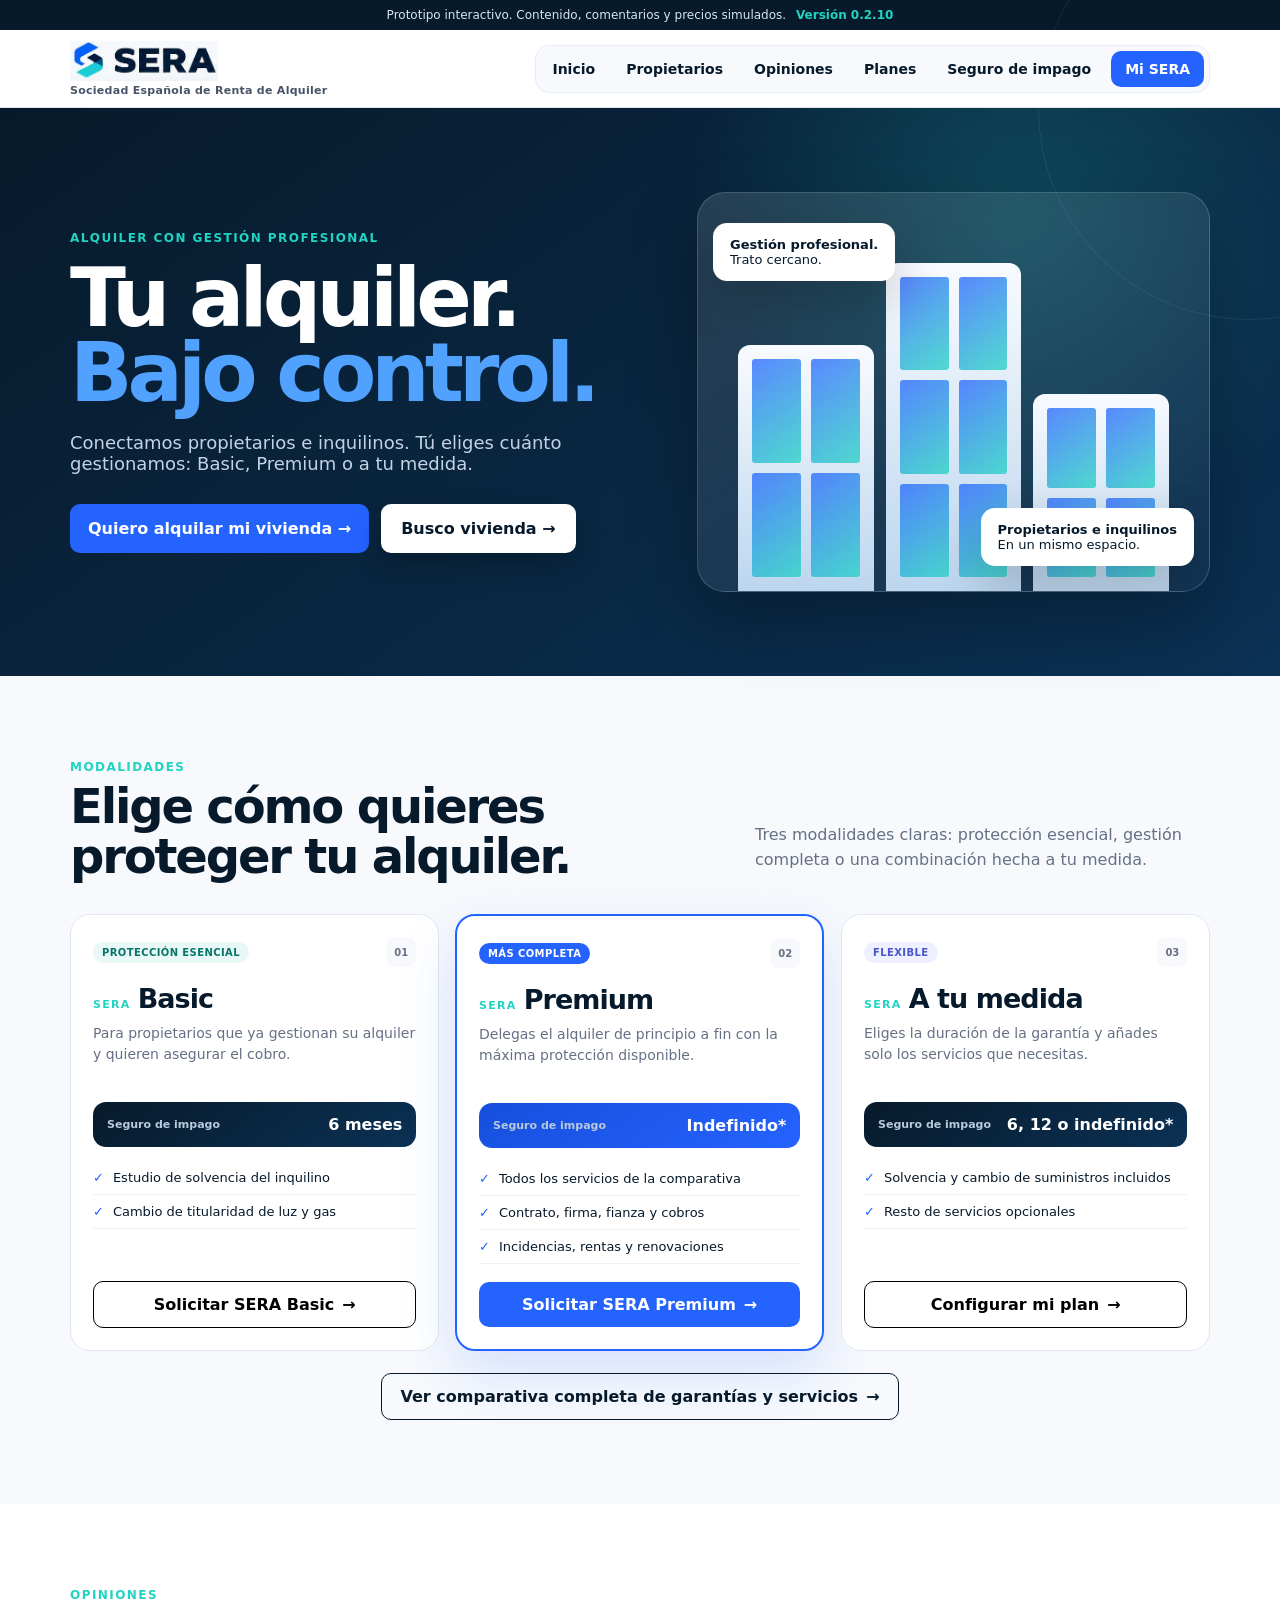
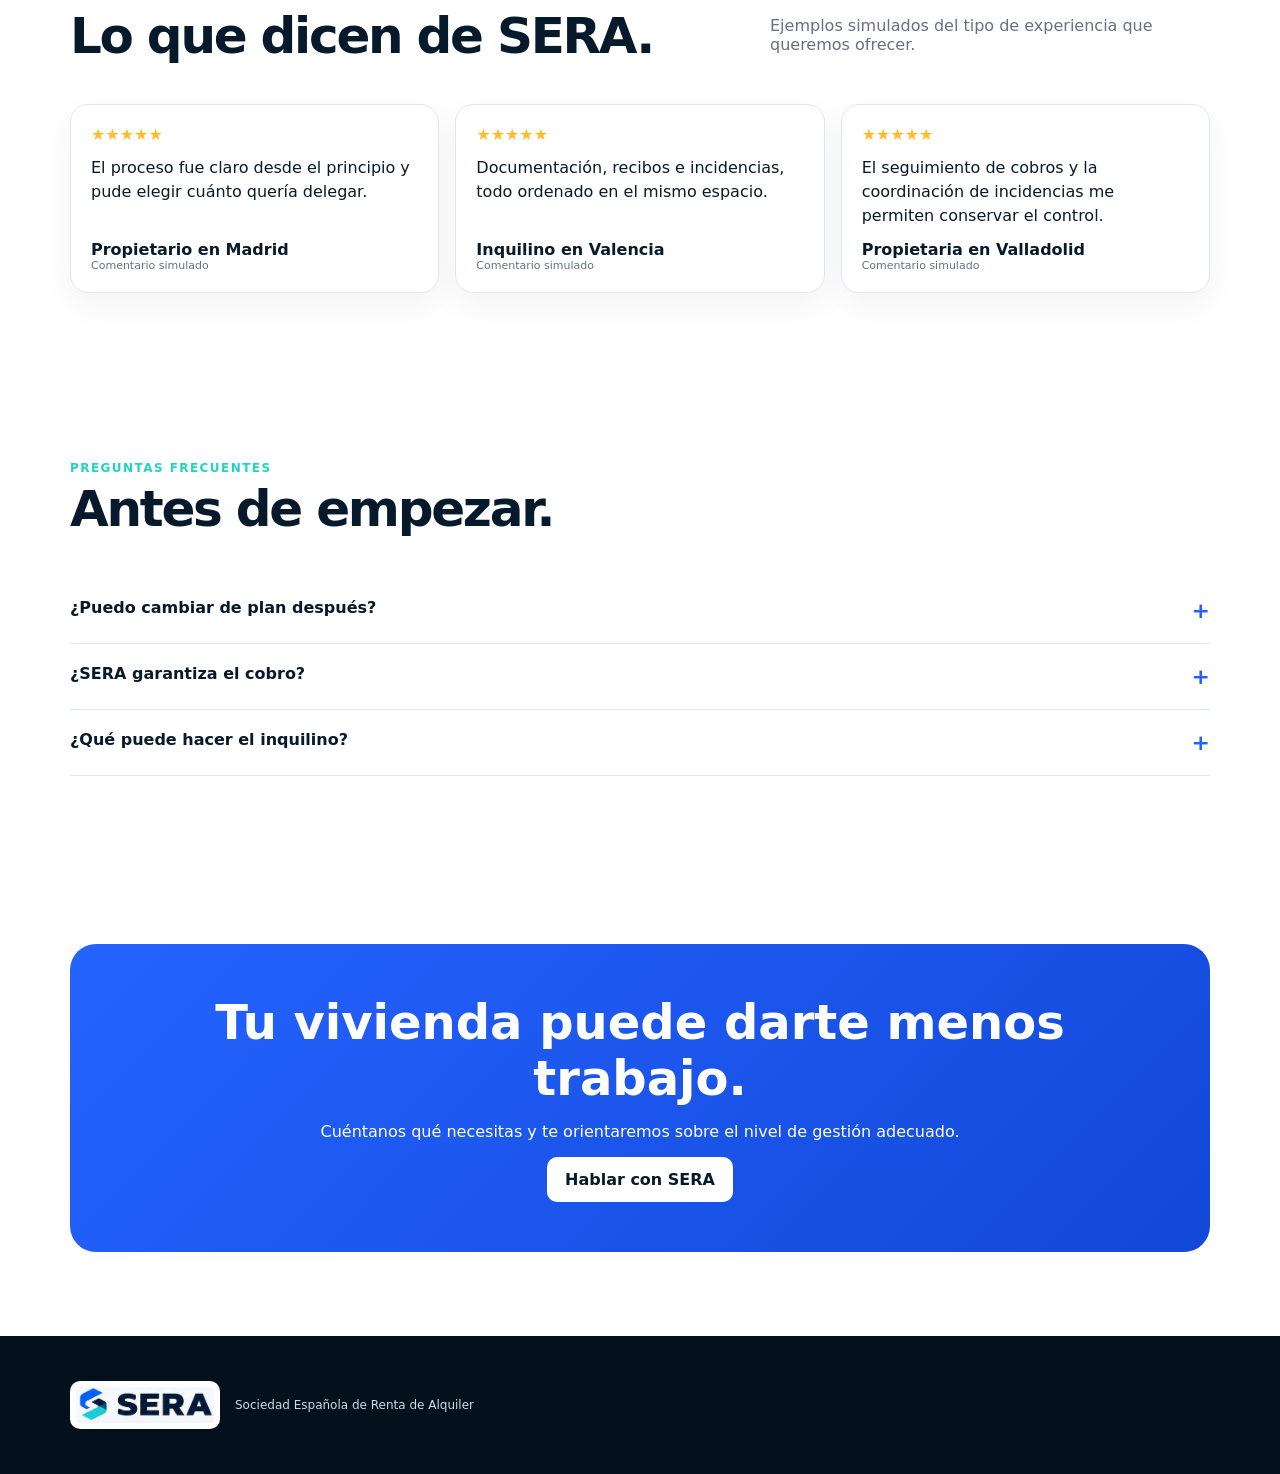
==== commit 47a59546: "gggg" ====
--- a/index.html
+++ b/index.html
@@ -1,3 +1,3 @@
 <!DOCTYPE html>
 
-<html lang="es"><head><meta charset="utf-8"/><meta content="width=device-width,initial-scale=1" name="viewport"/><meta content="0.2.9" name="application-version"/><title>Inicio | SERA</title><link href="styles.css?v=0.2.9" rel="stylesheet"/></head><body><div class="note">Prototipo interactivo. Contenido, comentarios y precios simulados. <span class="version">Versión 0.2.9</span></div><header><nav class="wrap"><a class="brand" href="index.html"><img alt="SERA" src="[data-uri]"/><small class="brand-name">Sociedad Española de Renta de Alquiler</small></a><div class="links"><a href="index.html">Inicio</a><a href="servicios.html">Propietarios</a><a href="opiniones.html">Opiniones</a><a href="servicios.html#planes">Planes</a><a href="seguro.html">Seguro de impago</a><a class="btn primary" href="mi-sera.html">Mi SERA</a></div><details class="mobile-nav"><summary><span class="hamb"><i></i><i></i><i></i></span>Menú</summary><div class="mobile-nav-panel"><a href="index.html">Inicio</a><a href="servicios.html">Propietarios</a><a href="opiniones.html">Opiniones</a><a href="servicios.html#planes">Planes</a><a href="seguro.html">Seguro de impago</a><a class="btn primary" href="mi-sera.html">Mi SERA</a></div></details></nav></header><main><section class="hero"><div class="wrap hero-grid"><div><div class="eyebrow">Alquiler con gestión profesional</div><h1>Tu alquiler.<span>Bajo control.</span></h1><p>Conectamos propietarios e inquilinos. Tú eliges cuánto gestionamos: Basic, Premium o a tu medida.</p><div class="actions"><button class="btn primary open" data-modal="contactModal" type="button">Quiero alquilar mi vivienda →</button><button class="btn outline tenant-trigger" data-modal="tenantModal" type="button">Busco vivienda →</button></div></div><div class="visual"><div class="buildings"><div class="tower"><i class="w"></i><i class="w"></i><i class="w"></i><i class="w"></i></div><div class="tower"><i class="w"></i><i class="w"></i><i class="w"></i><i class="w"></i><i class="w"></i><i class="w"></i></div><div class="tower"><i class="w"></i><i class="w"></i><i class="w"></i><i class="w"></i></div></div><div class="float f1"><b>Gestión profesional.</b><br/>Trato cercano.</div><div class="float f2"><b>Propietarios e inquilinos</b><br/>En un mismo espacio.</div></div></div></section><section class="section plans" id="planes"><div class="wrap"><div class="section-title plans-title"><div><div class="eyebrow">Modalidades</div><h2>Elige cómo quieres proteger tu alquiler.</h2></div><p>Tres modalidades claras: protección esencial, gestión completa o una combinación hecha a tu medida.</p></div><div class="sera-plans"><article class="sera-plan sp-basic card"><div class="sp-top"><span class="sp-tag">Protección esencial</span><span class="sp-index">01</span></div><h3><small>SERA</small>Basic</h3><p class="sp-lead">Para propietarios que ya gestionan su alquiler y quieren asegurar el cobro.</p><div class="sp-key"><span>Seguro de impago</span><strong>6 meses</strong></div><ul class="sp-list"><li>Estudio de solvencia del inquilino</li><li>Cambio de titularidad de luz y gas</li></ul><button class="btn outline" type="button" data-modal="contactModal" data-plan="SERA Basic">Solicitar SERA Basic <span>→</span></button></article><article class="sera-plan sp-premium card featured"><div class="sp-top"><span class="sp-tag">Más completa</span><span class="sp-index">02</span></div><h3><small>SERA</small>Premium</h3><p class="sp-lead">Delegas el alquiler de principio a fin con la máxima protección disponible.</p><div class="sp-key"><span>Seguro de impago</span><strong>Indefinido*</strong></div><ul class="sp-list"><li>Todos los servicios de la comparativa</li><li>Contrato, firma, fianza y cobros</li><li>Incidencias, rentas y renovaciones</li></ul><button class="btn primary" type="button" data-modal="contactModal" data-plan="SERA Premium">Solicitar SERA Premium <span>→</span></button></article><article class="sera-plan sp-custom card"><div class="sp-top"><span class="sp-tag">Flexible</span><span class="sp-index">03</span></div><h3><small>SERA</small>A tu medida</h3><p class="sp-lead">Eliges la duración de la garantía y añades solo los servicios que necesitas.</p><div class="sp-key"><span>Seguro de impago</span><strong>6, 12 o indefinido*</strong></div><ul class="sp-list"><li>Solvencia y cambio de suministros incluidos</li><li>Resto de servicios opcionales</li></ul><button class="btn outline" type="button" data-modal="contactModal" data-plan="SERA A tu medida">Configurar mi plan <span>→</span></button></article></div><div class="plans-more"><a class="btn outline" href="servicios.html#comparativa">Ver comparativa completa de garantías y servicios <span>→</span></a></div></div></section><section class="section" id="opiniones"><div class="wrap"><div class="head"><div><div class="eyebrow">Opiniones</div><h2>Lo que dicen de SERA.</h2></div><p>Ejemplos simulados del tipo de experiencia que queremos ofrecer.</p></div><div class="testimonial-grid"><article class="testimonial-card"><div class="stars">★★★★★</div><blockquote>El proceso fue claro desde el principio y pude elegir cuánto quería delegar.</blockquote><footer><b>Propietario en Madrid</b><span>Comentario simulado</span></footer></article><article class="testimonial-card"><div class="stars">★★★★★</div><blockquote>Documentación, recibos e incidencias, todo ordenado en el mismo espacio.</blockquote><footer><b>Inquilino en Valencia</b><span>Comentario simulado</span></footer></article><article class="testimonial-card"><div class="stars">★★★★★</div><blockquote>El seguimiento de cobros y la coordinación de incidencias me permiten conservar el control.</blockquote><footer><b>Propietaria en Valladolid</b><span>Comentario simulado</span></footer></article></div></div></section><section class="section"><div class="wrap"><div class="head"><div><div class="eyebrow">Preguntas frecuentes</div><h2>Antes de empezar.</h2></div></div><div class="faq"><button>¿Puedo cambiar de plan después?<span>+</span></button><div class="ans">Sí. La propuesta permite adaptar el nivel de gestión conforme cambien las necesidades del propietario.</div></div><div class="faq"><button>¿SERA garantiza el cobro?<span>+</span></button><div class="ans">No directamente. La cobertura corresponde a la aseguradora y está sujeta a las condiciones de la póliza.</div></div><div class="faq"><button>¿Qué puede hacer el inquilino?<span>+</span></button><div class="ans">Consultar contratos y recibos, comunicar incidencias, aportar documentación y recibir avisos.</div></div></div></section><section class="section"><div class="wrap cta"><h2>Tu vivienda puede darte menos trabajo.</h2><p>Cuéntanos qué necesitas y te orientaremos sobre el nivel de gestión adecuado.</p><button class="btn open" data-modal="contactModal" style="background:white;color:var(--n)" type="button">Hablar con SERA</button></div></section></main><footer><div class="wrap footer-brand"><img alt="SERA" src="[data-uri]"/><p>Sociedad Española de Renta de Alquiler</p></div></footer><div aria-hidden="true" class="modal" id="contactModal"><div class="modal-backdrop" data-close-modal=""></div><section aria-labelledby="contactTitle" aria-modal="true" class="modalbox contact-dialog" role="dialog"><div aria-hidden="true" class="modal-accent"><span></span><span></span><span></span></div><button aria-label="Cerrar formulario" class="close" data-close-modal="" type="button">×</button><div class="dialog-heading"><div aria-hidden="true" class="dialog-icon">↗</div><div><div class="eyebrow">Atención personalizada</div><h2 id="contactTitle">Hablar con SERA</h2><p>Cuéntanos tu situación. Te orientaremos hacia la modalidad más adecuada.</p></div></div><form class="form modern-form" data-form-type="propietario" id="contactForm"><label><span>Nombre y apellidos</span><input autocomplete="name" name="nombre" placeholder="Tu nombre" required=""/></label><label><span>Correo electrónico</span><input autocomplete="email" name="email" placeholder="nombre@correo.com" required="" type="email"/></label><label><span>Teléfono</span><input autocomplete="tel" name="telefono" placeholder="600 000 000" required="" type="tel"/></label><label><span>Tipo de gestión</span><select name="gestion"><option>SERA Basic</option><option>SERA Premium</option><option>SERA A tu medida</option><option>No lo tengo claro</option></select></label><label class="full"><span>Provincia</span><input autocomplete="address-level2" name="provincia" placeholder="Provincia"/></label><label class="full"><span>Comentario</span><textarea name="comentario" placeholder="Cuéntanos si ya tienes inquilino, cuándo quieres alquilar o qué necesitas delegar" rows="4"></textarea></label><label class="consent full"><input required="" type="checkbox"/><span>Acepto que SERA utilice estos datos para responder a esta solicitud simulada.</span></label><button class="btn primary full" type="submit">Solicitar información <span>→</span></button></form><p class="form-note">Prototipo: el formulario no envía ni almacena información.</p></section></div><div aria-hidden="true" class="modal tenant-modal" id="tenantModal"><div class="modal-backdrop" data-close-modal=""></div><section aria-labelledby="tenantTitle" aria-modal="true" class="modalbox contact-dialog" role="dialog"><div aria-hidden="true" class="modal-accent tenant-accent"><span></span><span></span><span></span></div><button aria-label="Cerrar formulario" class="close" data-close-modal="" type="button">×</button><div class="dialog-heading"><div aria-hidden="true" class="dialog-icon tenant-icon">⌂</div><div><div class="eyebrow">Búsqueda de vivienda</div><h2 id="tenantTitle">Quiero encontrar vivienda</h2><p>Indícanos qué buscas para poder avisarte cuando tengamos una opción adecuada.</p></div></div><form class="form modern-form" data-form-type="inquilino" id="tenantForm"><label><span>Nombre y apellidos</span><input autocomplete="name" name="nombre" placeholder="Tu nombre" required=""/></label><label><span>Correo electrónico</span><input autocomplete="email" name="email" placeholder="nombre@correo.com" required="" type="email"/></label><label><span>Teléfono</span><input autocomplete="tel" name="telefono" placeholder="600 000 000" required="" type="tel"/></label><label><span>Zona o localidad</span><input name="zona" placeholder="Madrid, Alcobendas..." required=""/></label><label><span>Presupuesto máximo</span><input min="0" name="presupuesto" placeholder="€/mes" step="50" type="number"/></label><label><span>Fecha aproximada</span><input name="fecha" type="date"/></label><label class="full"><span>Necesidades de la vivienda</span><textarea name="comentario" placeholder="Número de habitaciones, mascotas, garaje, accesibilidad u otras preferencias" rows="4"></textarea></label><label class="consent full"><input required="" type="checkbox"/><span>Acepto que SERA utilice estos datos para responder a esta solicitud simulada.</span></label><button class="btn primary full" type="submit">Enviar búsqueda <span>→</span></button></form><p class="form-note">Prototipo: el formulario no envía ni almacena información.</p></section></div><div aria-live="polite" class="toast" id="toast" role="status">Solicitud simulada correctamente.</div><script defer="" src="app.js?v=0.2.9"></script></body></html>+<html lang="es"><head><meta charset="utf-8"/><meta content="width=device-width,initial-scale=1" name="viewport"/><meta content="0.2.10" name="application-version"/><title>Inicio | SERA</title><link href="styles.css?v=0.2.10" rel="stylesheet"/></head><body><div class="note">Prototipo interactivo. Contenido, comentarios y precios simulados. <span class="version">Versión 0.2.10</span></div><header><nav class="wrap"><a class="brand" href="index.html"><img alt="SERA" src="[data-uri]"/><small class="brand-name">Sociedad Española de Renta de Alquiler</small></a><div class="links"><a href="index.html">Inicio</a><a href="servicios.html">Propietarios</a><a href="opiniones.html">Opiniones</a><a href="servicios.html#planes">Planes</a><a href="seguro.html">Seguro de impago</a><a class="btn primary" href="mi-sera.html">Mi SERA</a></div><details class="mobile-nav"><summary><span class="hamb"><i></i><i></i><i></i></span>Menú</summary><div class="mobile-nav-panel"><a href="index.html">Inicio</a><a href="servicios.html">Propietarios</a><a href="opiniones.html">Opiniones</a><a href="servicios.html#planes">Planes</a><a href="seguro.html">Seguro de impago</a><a class="btn primary" href="mi-sera.html">Mi SERA</a></div></details></nav></header><main><section class="hero"><div class="wrap hero-grid"><div><div class="eyebrow">Alquiler con gestión profesional</div><h1>Tu alquiler.<span>Bajo control.</span></h1><p>Conectamos propietarios e inquilinos. Tú eliges cuánto gestionamos: Basic, Premium o a tu medida.</p><div class="actions"><button class="btn primary open" data-modal="contactModal" type="button">Quiero alquilar mi vivienda →</button><button class="btn outline tenant-trigger" data-modal="tenantModal" type="button">Busco vivienda →</button></div></div><div class="visual"><div class="buildings"><div class="tower"><i class="w"></i><i class="w"></i><i class="w"></i><i class="w"></i></div><div class="tower"><i class="w"></i><i class="w"></i><i class="w"></i><i class="w"></i><i class="w"></i><i class="w"></i></div><div class="tower"><i class="w"></i><i class="w"></i><i class="w"></i><i class="w"></i></div></div><div class="float f1"><b>Gestión profesional.</b><br/>Trato cercano.</div><div class="float f2"><b>Propietarios e inquilinos</b><br/>En un mismo espacio.</div></div></div></section><section class="section plans" id="planes"><div class="wrap"><div class="section-title plans-title"><div><div class="eyebrow">Modalidades</div><h2>Elige cómo quieres proteger tu alquiler.</h2></div><p>Tres modalidades claras: protección esencial, gestión completa o una combinación hecha a tu medida.</p></div><div class="sera-plans"><article class="sera-plan sp-basic card"><div class="sp-top"><span class="sp-tag">Protección esencial</span><span class="sp-index">01</span></div><h3><small>SERA</small>Basic</h3><p class="sp-lead">Para propietarios que ya gestionan su alquiler y quieren asegurar el cobro.</p><div class="sp-key"><span>Seguro de impago</span><strong>6 meses</strong></div><ul class="sp-list"><li>Estudio de solvencia del inquilino</li><li>Cambio de titularidad de luz y gas</li></ul><button class="btn outline" type="button" data-modal="contactModal" data-plan="SERA Basic">Solicitar SERA Basic <span>→</span></button></article><article class="sera-plan sp-premium card featured"><div class="sp-top"><span class="sp-tag">Más completa</span><span class="sp-index">02</span></div><h3><small>SERA</small>Premium</h3><p class="sp-lead">Delegas el alquiler de principio a fin con la máxima protección disponible.</p><div class="sp-key"><span>Seguro de impago</span><strong>Indefinido*</strong></div><ul class="sp-list"><li>Todos los servicios de la comparativa</li><li>Contrato, firma, fianza y cobros</li><li>Incidencias, rentas y renovaciones</li></ul><button class="btn primary" type="button" data-modal="contactModal" data-plan="SERA Premium">Solicitar SERA Premium <span>→</span></button></article><article class="sera-plan sp-custom card"><div class="sp-top"><span class="sp-tag">Flexible</span><span class="sp-index">03</span></div><h3><small>SERA</small>A tu medida</h3><p class="sp-lead">Eliges la duración de la garantía y añades solo los servicios que necesitas.</p><div class="sp-key"><span>Seguro de impago</span><strong>6, 12 o indefinido*</strong></div><ul class="sp-list"><li>Solvencia y cambio de suministros incluidos</li><li>Resto de servicios opcionales</li></ul><button class="btn outline" type="button" data-modal="planModal" data-plan="SERA A tu medida">Configurar mi plan <span>→</span></button></article></div><div class="plans-more"><a class="btn outline" href="servicios.html#comparativa">Ver comparativa completa de garantías y servicios <span>→</span></a></div></div></section><section class="section" id="opiniones"><div class="wrap"><div class="head"><div><div class="eyebrow">Opiniones</div><h2>Lo que dicen de SERA.</h2></div><p>Ejemplos simulados del tipo de experiencia que queremos ofrecer.</p></div><div class="testimonial-grid"><article class="testimonial-card"><div class="stars">★★★★★</div><blockquote>El proceso fue claro desde el principio y pude elegir cuánto quería delegar.</blockquote><footer><b>Propietario en Madrid</b><span>Comentario simulado</span></footer></article><article class="testimonial-card"><div class="stars">★★★★★</div><blockquote>Documentación, recibos e incidencias, todo ordenado en el mismo espacio.</blockquote><footer><b>Inquilino en Valencia</b><span>Comentario simulado</span></footer></article><article class="testimonial-card"><div class="stars">★★★★★</div><blockquote>El seguimiento de cobros y la coordinación de incidencias me permiten conservar el control.</blockquote><footer><b>Propietaria en Valladolid</b><span>Comentario simulado</span></footer></article></div></div></section><section class="section"><div class="wrap"><div class="head"><div><div class="eyebrow">Preguntas frecuentes</div><h2>Antes de empezar.</h2></div></div><div class="faq"><button>¿Puedo cambiar de plan después?<span>+</span></button><div class="ans">Sí. La propuesta permite adaptar el nivel de gestión conforme cambien las necesidades del propietario.</div></div><div class="faq"><button>¿SERA garantiza el cobro?<span>+</span></button><div class="ans">No directamente. La cobertura corresponde a la aseguradora y está sujeta a las condiciones de la póliza.</div></div><div class="faq"><button>¿Qué puede hacer el inquilino?<span>+</span></button><div class="ans">Consultar contratos y recibos, comunicar incidencias, aportar documentación y recibir avisos.</div></div></div></section><section class="section"><div class="wrap cta"><h2>Tu vivienda puede darte menos trabajo.</h2><p>Cuéntanos qué necesitas y te orientaremos sobre el nivel de gestión adecuado.</p><button class="btn open" data-modal="contactModal" style="background:white;color:var(--n)" type="button">Hablar con SERA</button></div></section></main><footer><div class="wrap footer-brand"><img alt="SERA" src="[data-uri]"/><p>Sociedad Española de Renta de Alquiler</p></div></footer><div aria-hidden="true" class="modal" id="contactModal"><div class="modal-backdrop" data-close-modal=""></div><section aria-labelledby="contactTitle" aria-modal="true" class="modalbox contact-dialog" role="dialog"><div aria-hidden="true" class="modal-accent"><span></span><span></span><span></span></div><button aria-label="Cerrar formulario" class="close" data-close-modal="" type="button">×</button><div class="dialog-heading"><div aria-hidden="true" class="dialog-icon">↗</div><div><div class="eyebrow">Atención personalizada</div><h2 id="contactTitle">Hablar con SERA</h2><p>Cuéntanos tu situación. Te orientaremos hacia la modalidad más adecuada.</p></div></div><form class="form modern-form" data-form-type="propietario" id="contactForm"><label><span>Nombre y apellidos</span><input autocomplete="name" name="nombre" placeholder="Tu nombre" required=""/></label><label><span>Correo electrónico</span><input autocomplete="email" name="email" placeholder="nombre@correo.com" required="" type="email"/></label><label><span>Teléfono</span><input autocomplete="tel" name="telefono" placeholder="600 000 000" required="" type="tel"/></label><label><span>Tipo de gestión</span><select name="gestion"><option>SERA Basic</option><option>SERA Premium</option><option>SERA A tu medida</option><option>No lo tengo claro</option></select></label><label class="full"><span>Provincia</span><input autocomplete="address-level2" name="provincia" placeholder="Provincia"/></label><label class="full"><span>Comentario</span><textarea name="comentario" placeholder="Cuéntanos si ya tienes inquilino, cuándo quieres alquilar o qué necesitas delegar" rows="4"></textarea></label><label class="consent full"><input required="" type="checkbox"/><span>Acepto que SERA utilice estos datos para responder a esta solicitud simulada.</span></label><button class="btn primary full" type="submit">Solicitar información <span>→</span></button></form><p class="form-note">Prototipo: el formulario no envía ni almacena información.</p></section></div><div aria-hidden="true" class="modal tenant-modal" id="tenantModal"><div class="modal-backdrop" data-close-modal=""></div><section aria-labelledby="tenantTitle" aria-modal="true" class="modalbox contact-dialog" role="dialog"><div aria-hidden="true" class="modal-accent tenant-accent"><span></span><span></span><span></span></div><button aria-label="Cerrar formulario" class="close" data-close-modal="" type="button">×</button><div class="dialog-heading"><div aria-hidden="true" class="dialog-icon tenant-icon">⌂</div><div><div class="eyebrow">Búsqueda de vivienda</div><h2 id="tenantTitle">Quiero encontrar vivienda</h2><p>Indícanos qué buscas para poder avisarte cuando tengamos una opción adecuada.</p></div></div><form class="form modern-form" data-form-type="inquilino" id="tenantForm"><label><span>Nombre y apellidos</span><input autocomplete="name" name="nombre" placeholder="Tu nombre" required=""/></label><label><span>Correo electrónico</span><input autocomplete="email" name="email" placeholder="nombre@correo.com" required="" type="email"/></label><label><span>Teléfono</span><input autocomplete="tel" name="telefono" placeholder="600 000 000" required="" type="tel"/></label><label><span>Zona o localidad</span><input name="zona" placeholder="Madrid, Alcobendas..." required=""/></label><label><span>Presupuesto máximo</span><input min="0" name="presupuesto" placeholder="€/mes" step="50" type="number"/></label><label><span>Fecha aproximada</span><input name="fecha" type="date"/></label><label class="full"><span>Necesidades de la vivienda</span><textarea name="comentario" placeholder="Número de habitaciones, mascotas, garaje, accesibilidad u otras preferencias" rows="4"></textarea></label><label class="consent full"><input required="" type="checkbox"/><span>Acepto que SERA utilice estos datos para responder a esta solicitud simulada.</span></label><button class="btn primary full" type="submit">Enviar búsqueda <span>→</span></button></form><p class="form-note">Prototipo: el formulario no envía ni almacena información.</p></section></div><div aria-hidden="true" class="modal plan-modal" id="planModal"><div class="modal-backdrop" data-close-modal=""></div><section aria-labelledby="planTitle" aria-modal="true" class="modalbox contact-dialog plan-dialog" role="dialog"><div aria-hidden="true" class="modal-accent"><span></span><span></span><span></span></div><button aria-label="Cerrar configurador" class="close" data-close-modal="" type="button">×</button><div class="dialog-heading"><div aria-hidden="true" class="dialog-icon">⚙</div><div><div class="eyebrow">SERA A tu medida</div><h2 id="planTitle">Configura tu plan</h2><p>Elige la duración del seguro de impago y activa solo los servicios que necesitas.</p></div></div><form class="form modern-form plan-form" data-form-type="plan" id="planForm" novalidate><fieldset class="cfg-block full"><legend><b>1</b>Seguro de impago</legend><div class="cfg-seg" role="radiogroup" aria-label="Duración del seguro de impago"><label class="cfg-opt"><input checked name="garantia" type="radio" value="6 meses"/><span><b>6 meses</b><small>Esencial</small></span></label><label class="cfg-opt"><input name="garantia" type="radio" value="12 meses"/><span><b>12 meses</b><small>Ampliada</small></span></label><label class="cfg-opt"><input name="garantia" type="radio" value="Indefinido*"/><span><b>Indefinido*</b><small>Máxima</small></span></label></div><p class="cfg-rule" id="cfgRule">Con garantía indefinida se incluyen obligatoriamente la verificación documental, la redacción del contrato y su firma.</p></fieldset><fieldset class="cfg-block full"><legend><b>2</b>Servicios</legend><div class="cfg-group">Siempre incluidos</div><label class="cfg-switch is-locked"><span class="cfg-txt"><b>Estudio de solvencia del inquilino</b><small>Incluido</small></span><input checked disabled role="switch" type="checkbox" data-svc="Estudio de solvencia del inquilino"/><i class="cfg-track"></i></label><label class="cfg-switch is-locked"><span class="cfg-txt"><b>Cambio de titularidad de luz y gas</b><small>Incluido</small></span><input checked disabled role="switch" type="checkbox" data-svc="Cambio de titularidad de luz y gas"/><i class="cfg-track"></i></label><div class="cfg-group">Contrato</div><label class="cfg-switch"><span class="cfg-txt"><b>Verificación y gestión documental</b><small>Opcional</small></span><input data-req="indef" role="switch" type="checkbox" data-svc="Verificación y gestión documental"/><i class="cfg-track"></i></label><label class="cfg-switch"><span class="cfg-txt"><b>Redacción del contrato de alquiler</b><small>Opcional</small></span><input data-req="indef" role="switch" type="checkbox" data-svc="Redacción del contrato de alquiler"/><i class="cfg-track"></i></label><label class="cfg-switch"><span class="cfg-txt"><b>Firma y formalización del contrato</b><small>Opcional</small></span><input data-req="indef" role="switch" type="checkbox" data-svc="Firma y formalización del contrato"/><i class="cfg-track"></i></label><div class="cfg-group">Gestión del alquiler</div><label class="cfg-switch"><span class="cfg-txt"><b>Gestión de fianza y garantías adicionales</b><small>Opcional</small></span><input role="switch" type="checkbox" data-svc="Gestión de fianza y garantías adicionales"/><i class="cfg-track"></i></label><label class="cfg-switch"><span class="cfg-txt"><b>Gestión mensual de cobros</b><small>Opcional</small></span><input role="switch" type="checkbox" data-svc="Gestión mensual de cobros"/><i class="cfg-track"></i></label><label class="cfg-switch"><span class="cfg-txt"><b>Gestión de incidencias y reparaciones</b><small>Opcional</small></span><input role="switch" type="checkbox" data-svc="Gestión de incidencias y reparaciones"/><i class="cfg-track"></i></label><label class="cfg-switch"><span class="cfg-txt"><b>Actualización de rentas y vencimientos</b><small>Opcional</small></span><input role="switch" type="checkbox" data-svc="Actualización de rentas y vencimientos"/><i class="cfg-track"></i></label><label class="cfg-switch"><span class="cfg-txt"><b>Renovación y finalización del contrato</b><small>Opcional</small></span><input role="switch" type="checkbox" data-svc="Renovación y finalización del contrato"/><i class="cfg-track"></i></label><label class="cfg-switch"><span class="cfg-txt"><b>Gestión del pago de la tasa de residuos</b><small>Opcional</small></span><input role="switch" type="checkbox" data-svc="Gestión del pago de la tasa de residuos"/><i class="cfg-track"></i></label></fieldset><fieldset class="cfg-block full"><legend><b>3</b>Tus datos</legend><div class="cfg-fields"><label><span>Nombre y apellidos</span><input autocomplete="name" name="nombre" placeholder="Tu nombre" required/></label><label><span>Correo electrónico</span><input autocomplete="email" name="email" placeholder="nombre@correo.com" required type="email"/></label><label><span>Teléfono</span><input autocomplete="tel" name="telefono" placeholder="600 000 000" required type="tel"/></label><label><span>Provincia</span><input autocomplete="address-level2" name="provincia" placeholder="Provincia"/></label><label class="full"><span>Comentario</span><textarea name="comentario" placeholder="¿Ya tienes inquilino? ¿Cuándo quieres empezar?" rows="3"></textarea></label><label class="consent full"><input required type="checkbox"/><span>Acepto que SERA utilice estos datos para responder a esta solicitud simulada.</span></label></div></fieldset><input name="plan_resumen" type="hidden"/><div class="cfg-footer full"><div class="cfg-sum" aria-live="polite"><b id="cfgSumTitle">Seguro: 6 meses</b><small id="cfgSumText">2 servicios incluidos</small><em class="cfg-premium" id="cfgPremium">Equivale a SERA Premium</em></div><button class="btn primary" type="submit">Enviar mi plan <span>→</span></button></div></form><p class="form-note">*«Indefinido» no significa cobertura ilimitada; depende de las condiciones de la póliza. Prototipo: no se envía ni almacena información.</p></section></div><div aria-live="polite" class="toast" id="toast" role="status">Solicitud simulada correctamente.</div><script defer="" src="app.js?v=0.2.10"></script></body></html>
--- a/styles.css
+++ b/styles.css
@@ -139,3 +139,65 @@
 .compare-notes p{font-size:10px;padding:9px}}
 @media(max-width:560px){.sera-plan{padding:15px!important;border-radius:15px!important}.sp-top{margin-bottom:10px}.sera-plan h3{font-size:22px!important}.sp-lead{font-size:12px;margin:6px 0 11px}.sp-key{padding:10px 11px}.sp-key strong{font-size:13px}.sp-list{margin:10px 0 12px!important}.sp-list li{font-size:11px;padding:5px 0}.sera-plan .btn{padding:10px;font-size:12px}}
 .plans-more{display:flex;justify-content:center;margin-top:22px}.plans-more .btn{display:inline-flex;gap:8px;align-items:center}.plans-more .btn span{transition:transform .2s}.plans-more .btn:hover span{transform:translateX(4px)}@media(max-width:560px){.plans-more .btn{width:100%;justify-content:center;font-size:12px;padding:11px}}
+/* SERA v0.2.10 | configurador SERA A tu medida */
+.plan-dialog{width:min(760px,100%)!important;padding-bottom:0!important}
+.plan-form{gap:16px!important}
+.cfg-block{margin:0;padding:18px;border:1px solid var(--l);border-radius:18px;background:#fff;min-width:0}
+.cfg-block legend{display:flex;align-items:center;gap:9px;padding:0 8px;margin-left:-6px;font-size:14px;font-weight:900;color:var(--n)}
+.cfg-block legend b{display:grid;place-items:center;width:24px;height:24px;border-radius:8px;background:linear-gradient(145deg,var(--b),#164fdc);color:#fff;font-size:11px}
+.cfg-seg{display:grid;grid-template-columns:repeat(3,minmax(0,1fr));gap:8px}
+.modern-form .cfg-opt{display:block;position:relative;cursor:pointer}
+.modern-form .cfg-opt input{position:absolute;opacity:0;width:1px;height:1px;padding:0;border:0}
+.cfg-opt>span{display:grid!important;gap:2px;padding:13px 10px;border:1.5px solid #d8e1ec;border-radius:13px;background:#f9fbfd;text-align:center;transition:border-color .2s,background .2s,box-shadow .2s,transform .2s}
+.cfg-opt>span b{font-size:15px;color:var(--n)}.cfg-opt>span small{font-size:10px;font-weight:800;color:var(--m);text-transform:uppercase;letter-spacing:.06em}
+.cfg-opt:hover>span{border-color:#b8cced;transform:translateY(-2px)}
+.cfg-opt input:checked+span{border-color:var(--b);background:linear-gradient(145deg,#f1f6ff,#e8fbf8);box-shadow:0 10px 24px rgba(37,99,255,.16)}
+.cfg-opt input:checked+span b{color:var(--b)}
+.cfg-opt input:focus-visible+span{outline:3px solid rgba(32,211,194,.45);outline-offset:2px}
+.cfg-rule{margin:12px 0 0;padding:10px 12px;border-radius:10px;background:var(--bg);color:#475467;font-size:12px;line-height:1.45;border-left:3px solid var(--c);transition:background .2s,color .2s}
+.cfg-rule.active{background:#fff6dc;color:#7a5a00;border-left-color:#f0b429}
+.cfg-group{margin:14px 0 4px;font-size:10px;font-weight:900;letter-spacing:.1em;text-transform:uppercase;color:var(--c)}
+.cfg-group:first-of-type{margin-top:0}
+.modern-form .cfg-switch{display:grid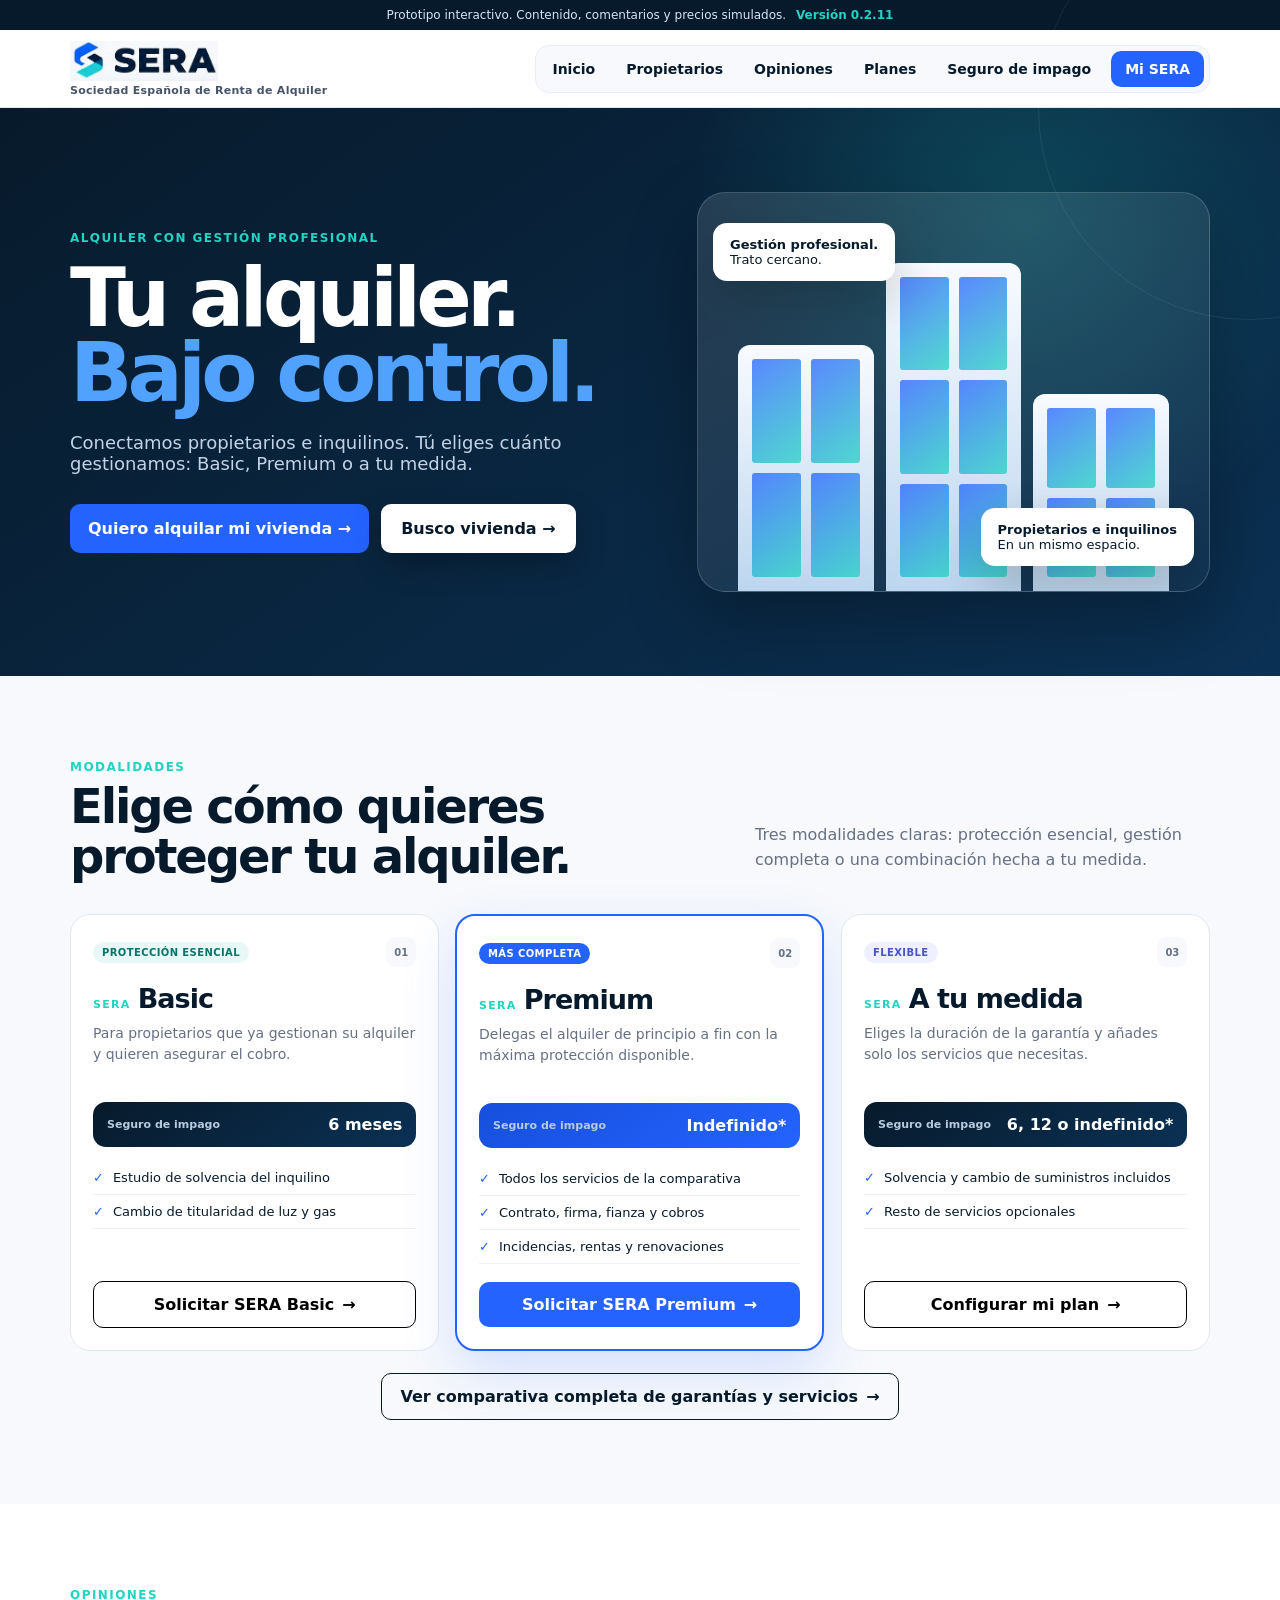
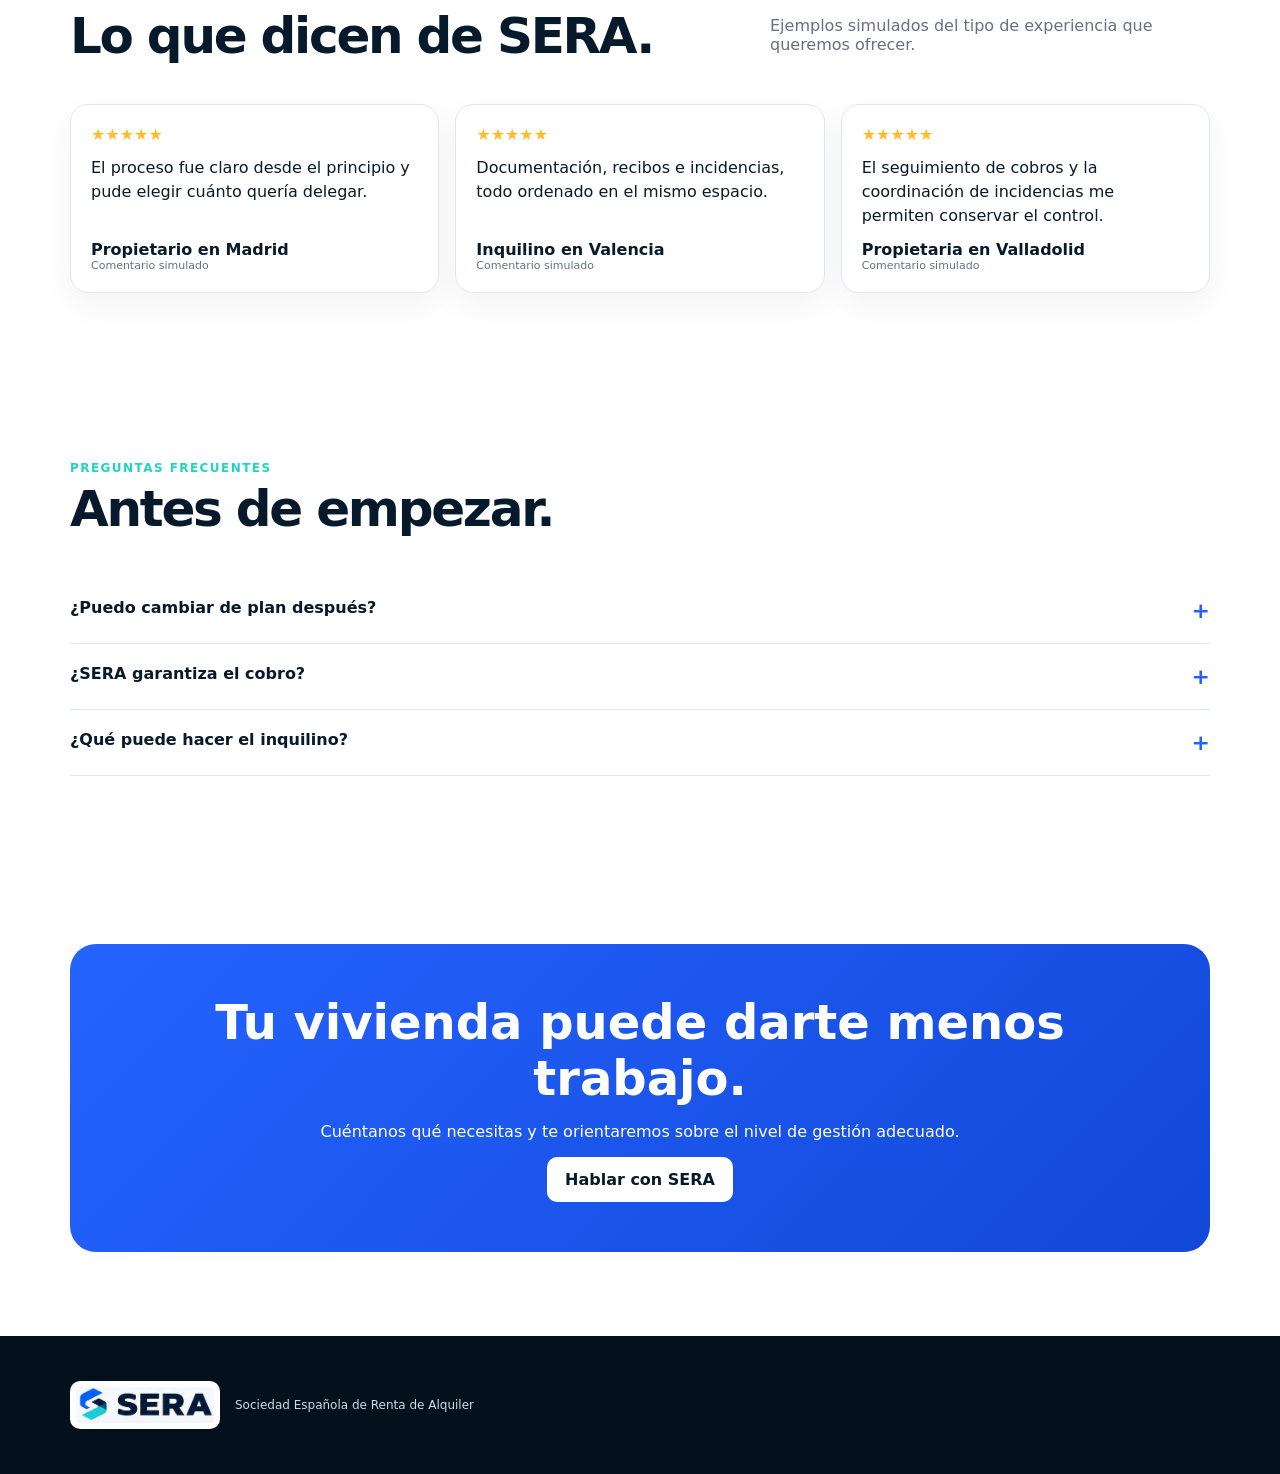
